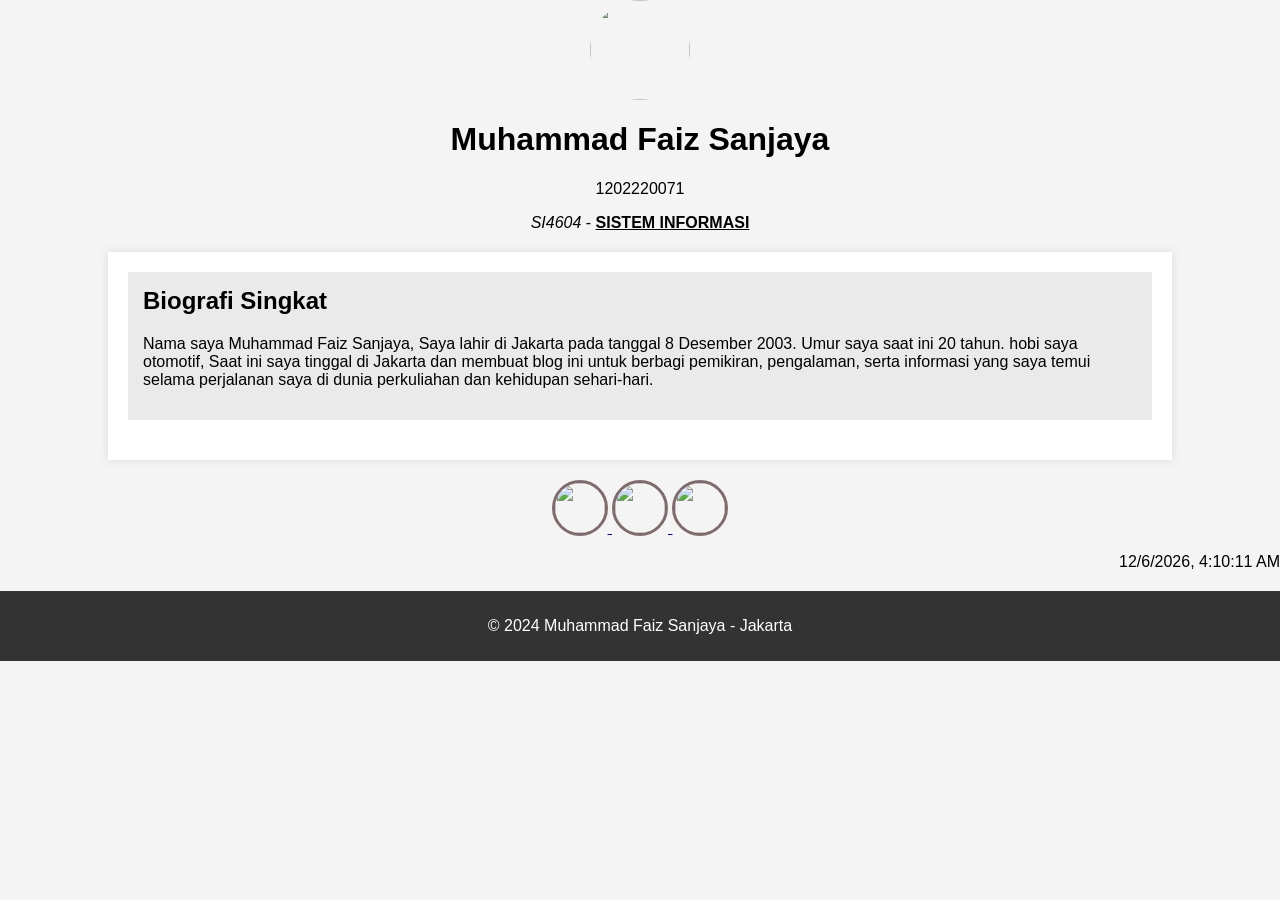
==== index.html @ 6fd269ff "Create index.html" ====
<html>
<head>
<title>Muhammad Faiz Sanjaya</title>
</head>
<body>
        <center> 
            <img src="WhatsApp Image 2024-09-28 at 14.59.44.jpeg" 
            style="width: 100px;height: 100px;border-radius: 100%;"/> 
            <h1>Muhammad Faiz Sanjaya</h1>
            <p>   1202220071</p>
            <p><i> SI4604 </i> - <b><u>SISTEM INFORMASI </u></b></p>
            
        </center>
</body>
<head>
    <meta charset="UTF-8">
    <meta name="viewport" content="width=device-width, initial-scale=1.0">
    <meta http-equiv="X-UA-Compatible" content="ie=edge">
    <title>Muhammad Faiz Sanjaya</title>
    <style>
        body {
            font-family: Arial, sans-serif;
            margin: 0;
            padding: 0;
            background-color: #f4f4f4;
        }

        header {
            background-color: #333;
            color: white;
            padding: 10px 0;
            text-align: center;
        }

        header h1 {
            margin: 0;
        }

        nav {
            margin-top: 10px;
            text-align: center;
        }

        nav a {
            color: white;
            margin: 0 15px;
            text-decoration: none;
        }

        .content {
            width: 80%;
            margin: 20px auto;
            background-color: white;
            padding: 20px;
            box-shadow: 0 0 10px rgba(0, 0, 0, 0.1);
        }

        .bio {
            background-color: #eaeaea;
            padding: 15px;
            margin-bottom: 20px;
        }

        .bio h2 {
            margin-top: 0;
        }

        .italic {
            font-style: italic;
        }

        .bold-underline {
            font-weight: bold;
            text-decoration: underline;
        }

        footer {
            text-align: center;
            padding: 10px 0;
            background-color: #333;
            color: white;
            margin-top: 20px;
        }

        a img{
            width: 60px;
            border: #7f6b6b solid;
            
        }
    </style>
</head>
<body>
    
    <div class="content">
        <section class="bio">
            <h2>Biografi Singkat</h2>
            <p>Nama saya <span class=>Muhammad Faiz Sanjaya</span>, Saya lahir di Jakarta pada tanggal 8 Desember 2003. Umur saya saat ini 20 tahun. hobi saya otomotif, Saat ini saya tinggal di Jakarta dan membuat blog ini untuk berbagi pemikiran, pengalaman, serta informasi yang saya temui selama perjalanan saya di dunia perkuliahan dan kehidupan sehari-hari.</p>
        </section>

    
    </div>

    <center>
        <a href="https://www.instagram.com/muhfaizs_/" target="_blank">
            <img 
            src="instagram-vector-social-media-icon-7-june-2021-bangkok-thailand_53876-136728.avif"
            style="width: 50px;height: 50px;border-radius: 100%;"/>
        </a>

        <a href="https://www.youtube.com/@muhammadfaizsanjaya7793" target="_blank">
                <img 
                src="youtube-logo-youtube-logo-transparent-youtube-icon-transparent-free-free-png.webp"
                style="width: 50px;height: 50px;border-radius: 100%;"/>
        </a>
        <a href="https://www.facebook.com/muhammad.f.sanjaya.5891" target="_blank">
            <img 
            src="Facebook_Logo_2023.png"
            style="width: 50px;height: 50px;border-radius: 100%;"/>
        </a>

    </center>
    <p id="datetime" align="right"></p>
    <script>
        var now = new Date();
        var datetime = now.toLocaleString();
        document.getElementById("datetime").innerHTML = datetime;
    </script>

    <footer>
        <p>© 2024 Muhammad Faiz Sanjaya - Jakarta</p>
    </footer>
</body>

</html>
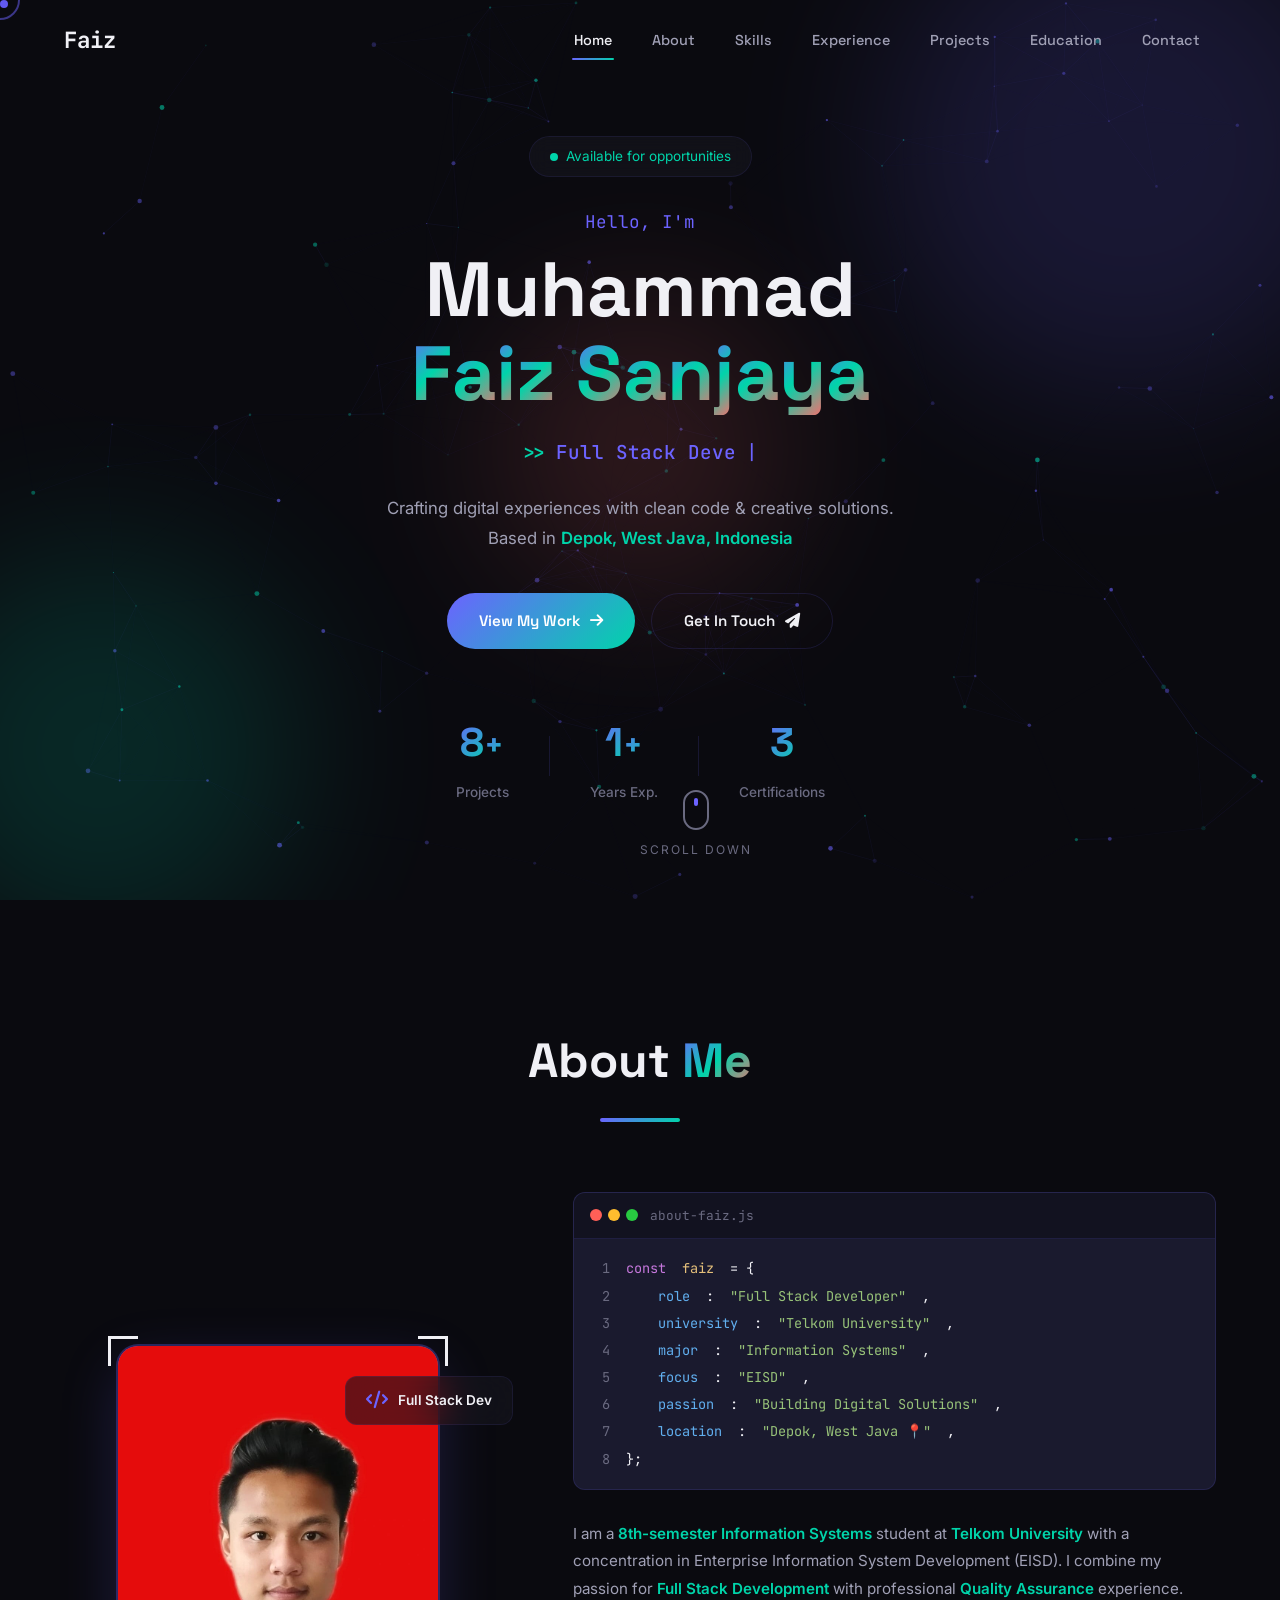
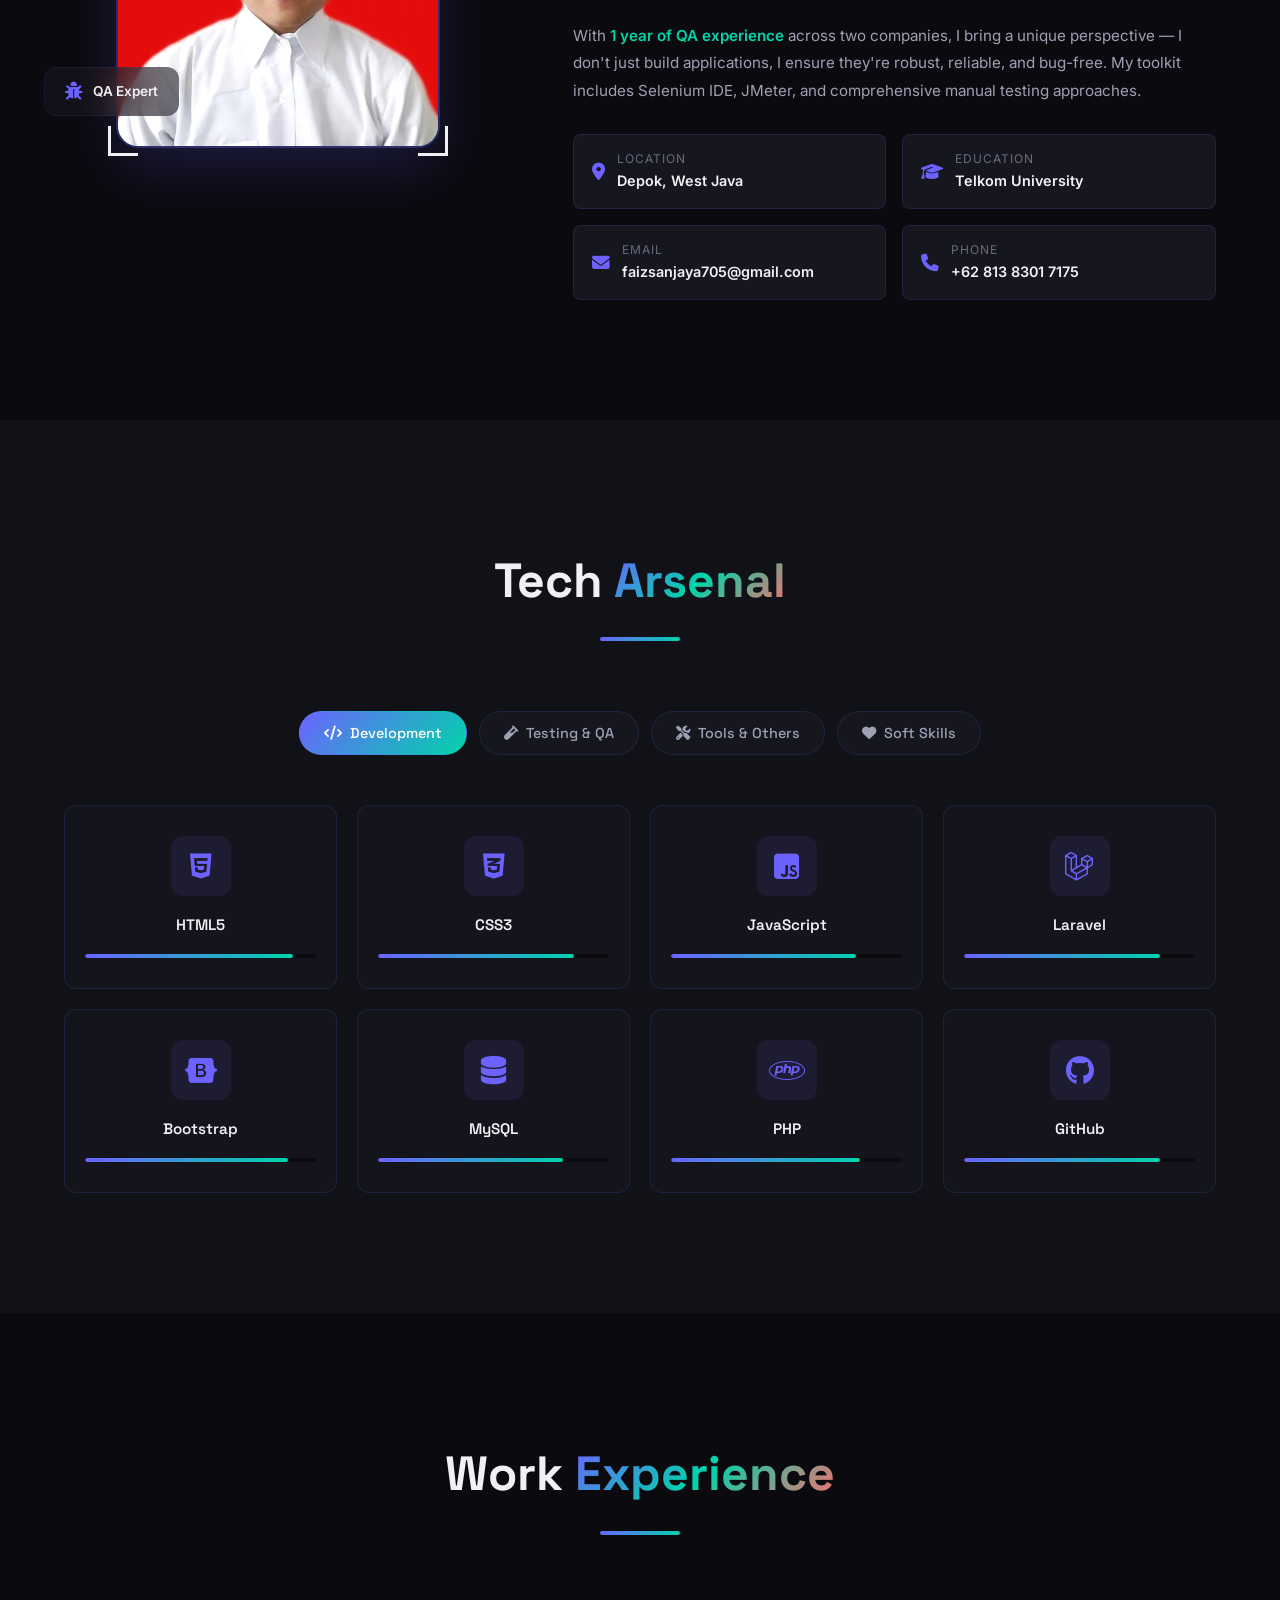
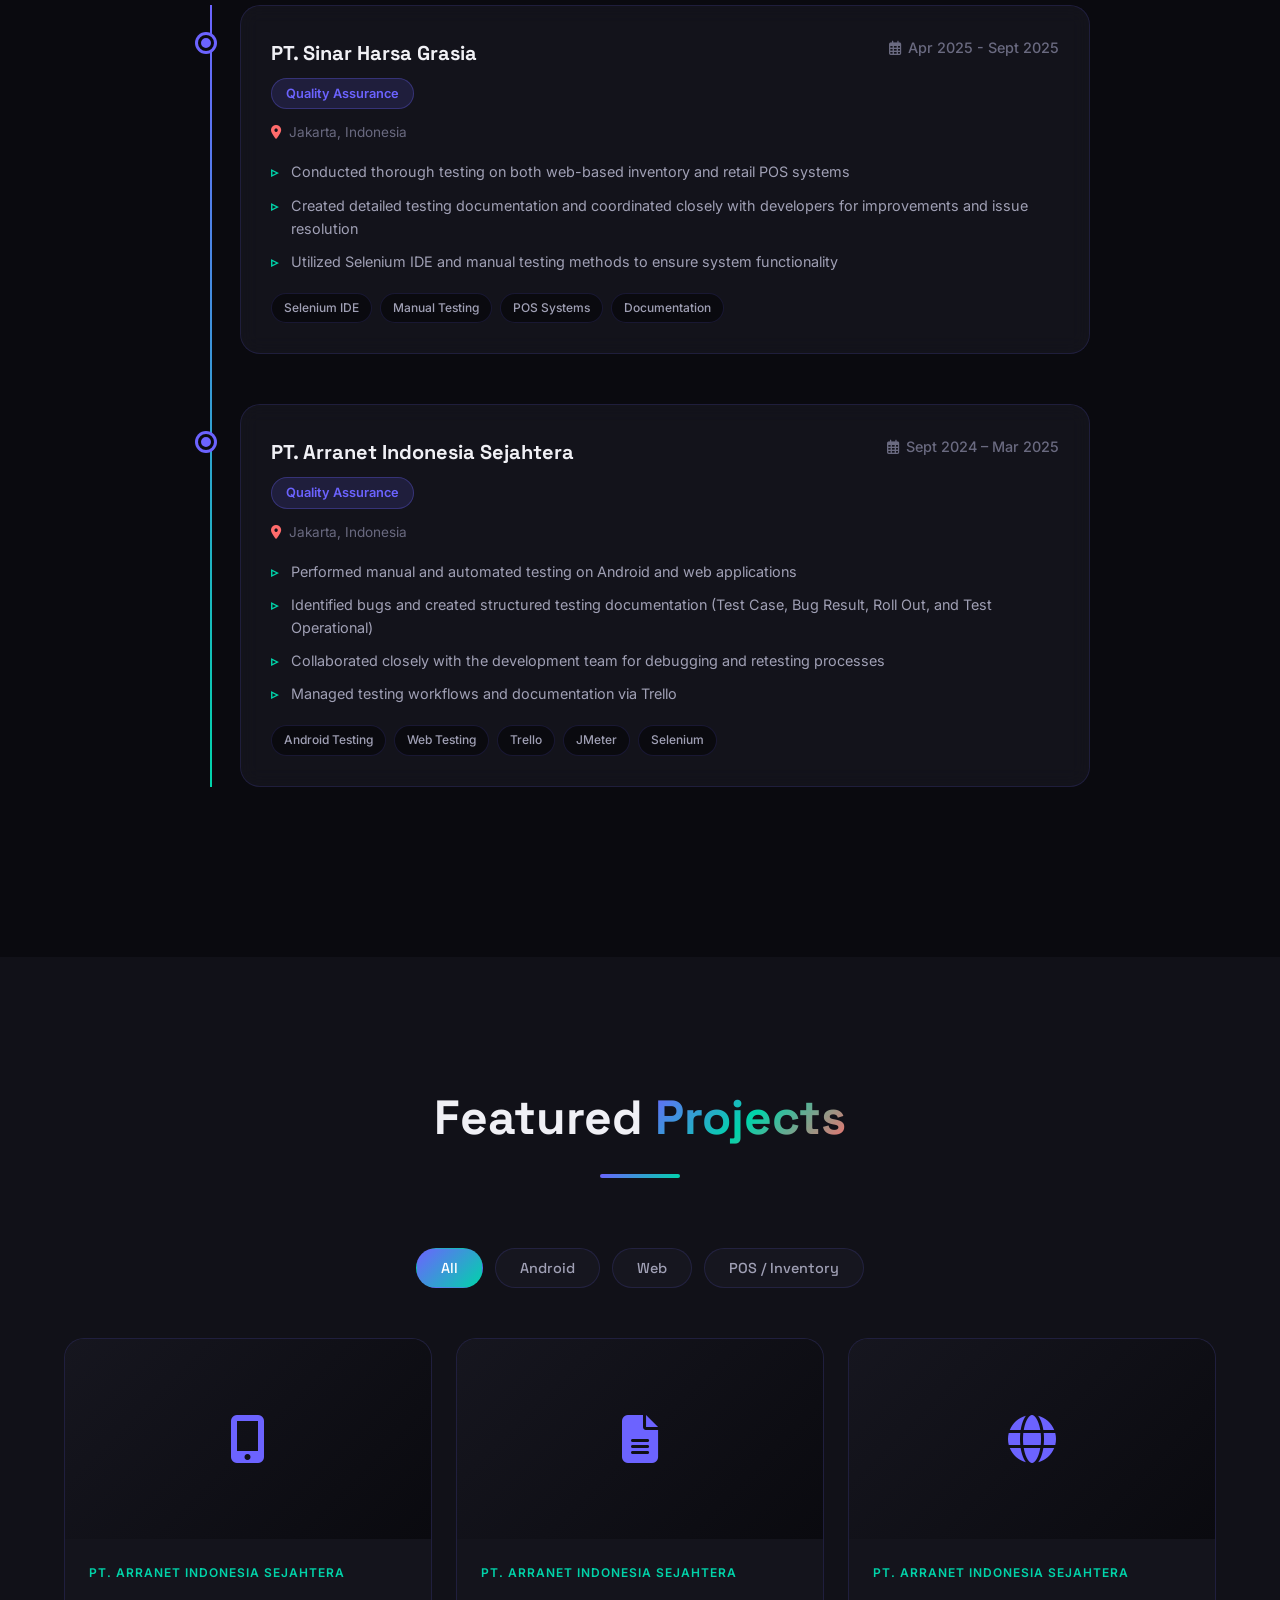
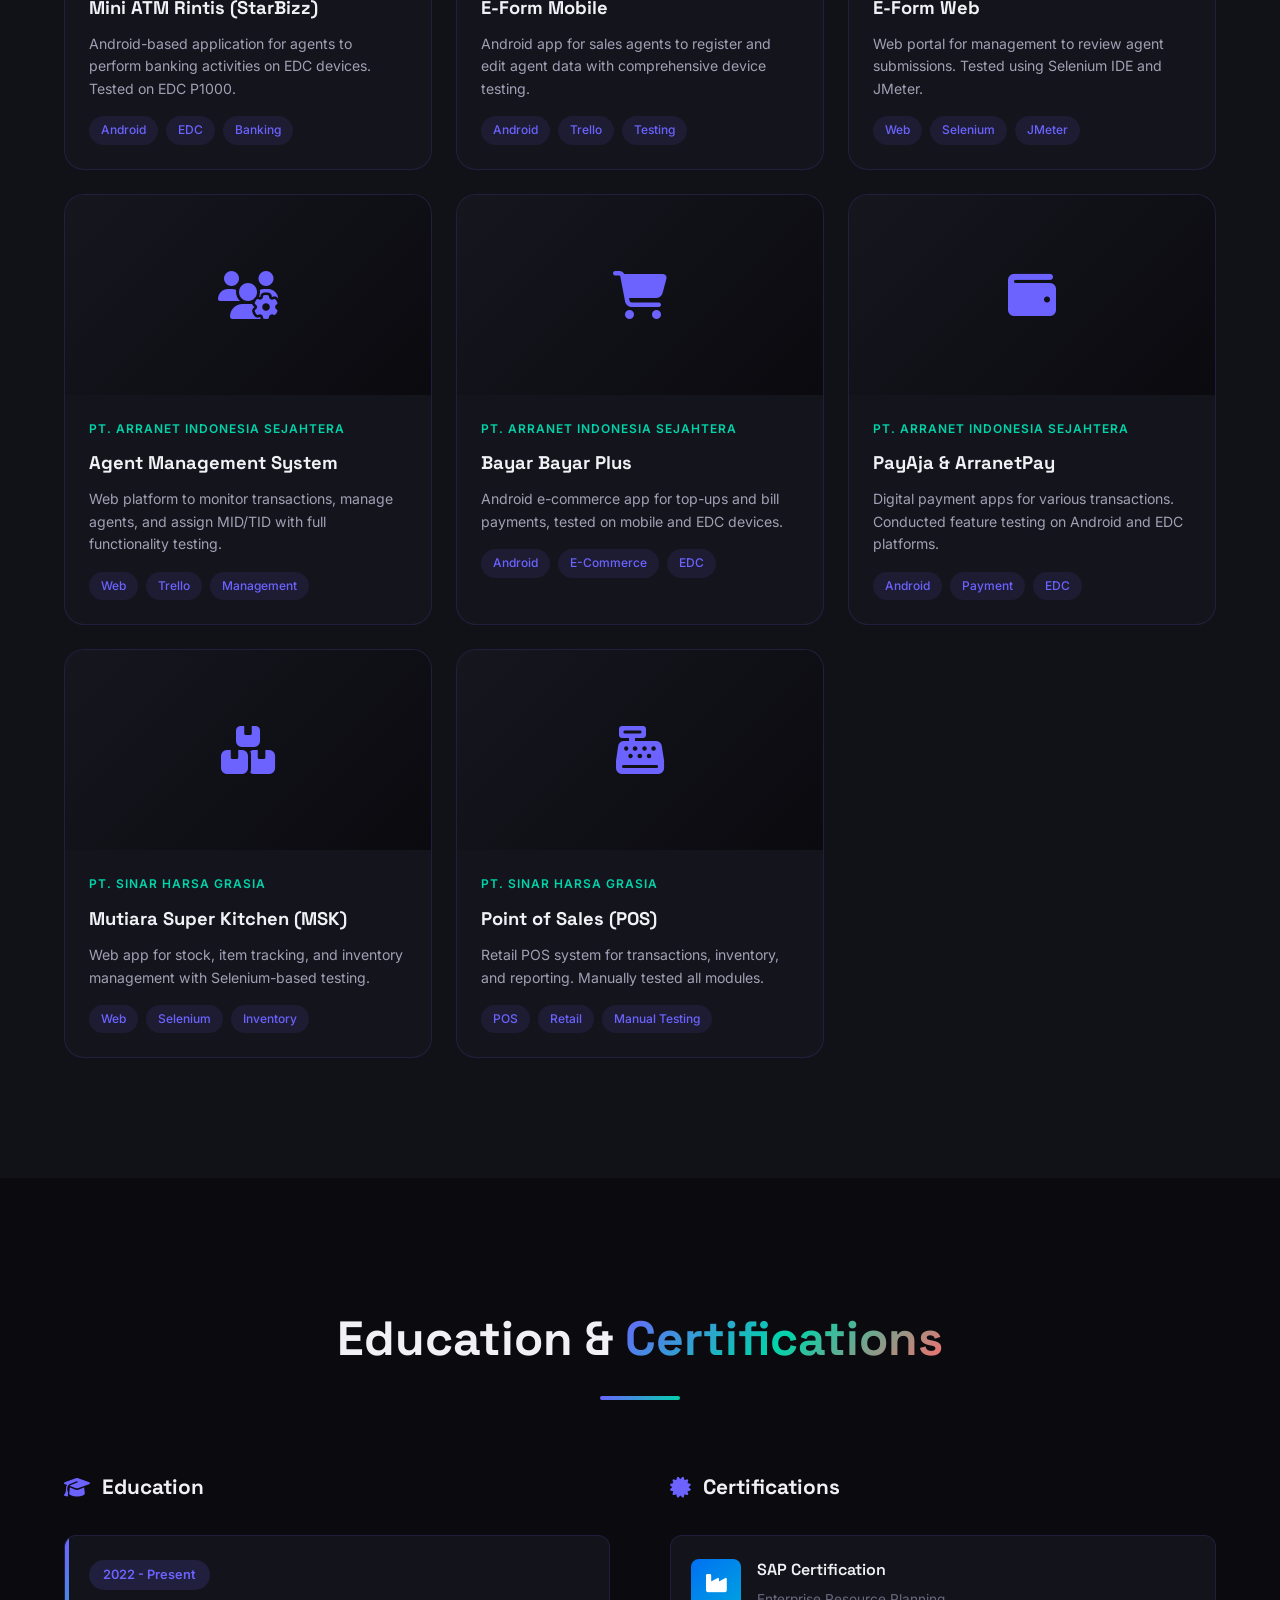
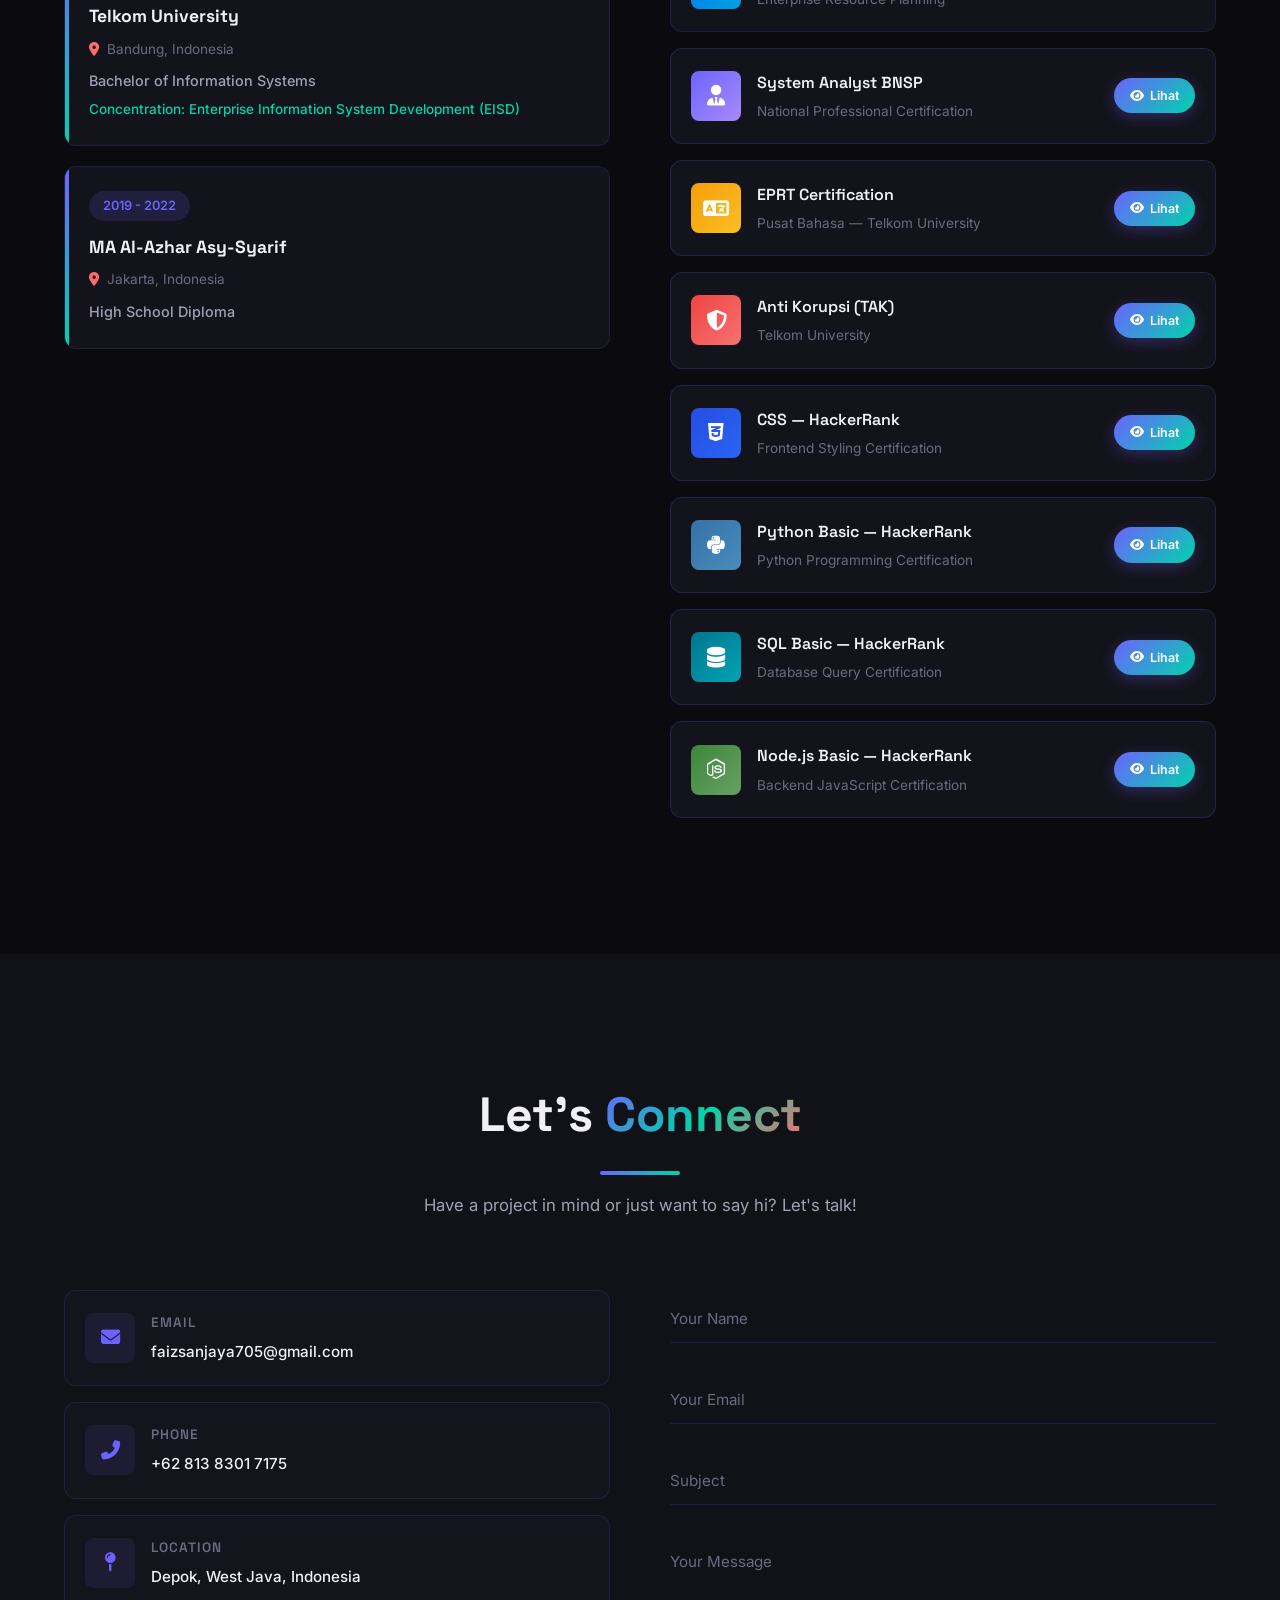
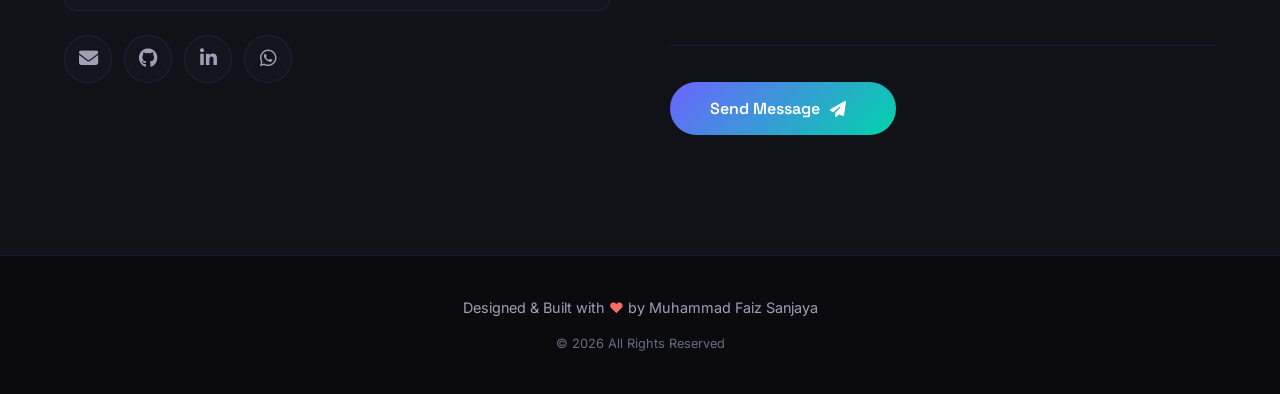
==== commit 8dd9c01c: "portoku" ====
--- a/index.html
+++ b/index.html
@@ -1,134 +1,973 @@
-<html>
-<head>
-<title>Muhammad Faiz Sanjaya</title>
-</head>
-<body>
-        <center> 
-            <img src="WhatsApp Image 2024-09-28 at 14.59.44.jpeg" 
-            style="width: 100px;height: 100px;border-radius: 100%;"/> 
-            <h1>Muhammad Faiz Sanjaya</h1>
-            <p>   1202220071</p>
-            <p><i> SI4604 </i> - <b><u>SISTEM INFORMASI </u></b></p>
-            
-        </center>
-</body>
+<!DOCTYPE html>
+<html lang="en">
 <head>
     <meta charset="UTF-8">
     <meta name="viewport" content="width=device-width, initial-scale=1.0">
-    <meta http-equiv="X-UA-Compatible" content="ie=edge">
-    <title>Muhammad Faiz Sanjaya</title>
-    <style>
-        body {
-            font-family: Arial, sans-serif;
-            margin: 0;
-            padding: 0;
-            background-color: #f4f4f4;
-        }
-
-        header {
-            background-color: #333;
-            color: white;
-            padding: 10px 0;
-            text-align: center;
-        }
-
-        header h1 {
-            margin: 0;
-        }
-
-        nav {
-            margin-top: 10px;
-            text-align: center;
-        }
-
-        nav a {
-            color: white;
-            margin: 0 15px;
-            text-decoration: none;
-        }
-
-        .content {
-            width: 80%;
-            margin: 20px auto;
-            background-color: white;
-            padding: 20px;
-            box-shadow: 0 0 10px rgba(0, 0, 0, 0.1);
-        }
-
-        .bio {
-            background-color: #eaeaea;
-            padding: 15px;
-            margin-bottom: 20px;
-        }
-
-        .bio h2 {
-            margin-top: 0;
-        }
-
-        .italic {
-            font-style: italic;
-        }
-
-        .bold-underline {
-            font-weight: bold;
-            text-decoration: underline;
-        }
-
-        footer {
-            text-align: center;
-            padding: 10px 0;
-            background-color: #333;
-            color: white;
-            margin-top: 20px;
-        }
-
-        a img{
-            width: 60px;
-            border: #7f6b6b solid;
-            
-        }
-    </style>
+    <title>Muhammad Faiz Sanjaya | Full Stack Developer</title>
+    <link rel="stylesheet" href="style.css">
+    <link href="https://fonts.googleapis.com/css2?family=Inter:wght@300;400;500;600;700;800;900&family=Space+Grotesk:wght@400;500;600;700&family=JetBrains+Mono:wght@400;500;600&display=swap" rel="stylesheet">
+    <link rel="stylesheet" href="https://cdnjs.cloudflare.com/ajax/libs/font-awesome/6.5.1/css/all.min.css">
 </head>
 <body>
-    
-    <div class="content">
-        <section class="bio">
-            <h2>Biografi Singkat</h2>
-            <p>Nama saya <span class=>Muhammad Faiz Sanjaya</span>, Saya lahir di Jakarta pada tanggal 8 Desember 2003. Umur saya saat ini 20 tahun. hobi saya otomotif, Saat ini saya tinggal di Jakarta dan membuat blog ini untuk berbagi pemikiran, pengalaman, serta informasi yang saya temui selama perjalanan saya di dunia perkuliahan dan kehidupan sehari-hari.</p>
-        </section>
-
-    
+    <!-- Custom Cursor -->
+    <div class="cursor-dot" id="cursor-dot"></div>
+    <div class="cursor-outline" id="cursor-outline"></div>
+
+    <!-- Scroll Progress Bar -->
+    <div class="scroll-progress" id="scrollProgress"></div>
+
+    <!-- Mobile Menu Overlay -->
+    <div class="nav-overlay" id="navOverlay"></div>
+
+    <!-- Navigation -->
+    <nav class="navbar" id="navbar">
+        <div class="nav-container">
+            <a href="#home" class="nav-logo">
+                <span class="logo-text">Faiz</span>
+            </a>
+            <div class="nav-menu" id="navMenu">
+                <a href="#home" class="nav-link active" data-text="Home">Home</a>
+                <a href="#about" class="nav-link" data-text="About">About</a>
+                <a href="#skills" class="nav-link" data-text="Skills">Skills</a>
+                <a href="#experience" class="nav-link" data-text="Experience">Experience</a>
+                <a href="#projects" class="nav-link" data-text="Projects">Projects</a>
+                <a href="#education" class="nav-link" data-text="Education">Education</a>
+                <a href="#contact" class="nav-link" data-text="Contact">Contact</a>
+            </div>
+            <div class="nav-toggle" id="navToggle">
+                <span></span>
+                <span></span>
+                <span></span>
+            </div>
+        </div>
+    </nav>
+
+    <!-- ==================== HERO SECTION ==================== -->
+    <section class="hero" id="home">
+        <canvas id="particleCanvas"></canvas>
+        <div class="hero-content">
+            <div class="hero-badge" data-aos="fade-down">
+                <span class="badge-dot"></span>
+                Available for opportunities
+            </div>
+            <h1 class="hero-title" data-aos="fade-up">
+                <span class="hero-greeting">Hello, I'm</span>
+                <span class="hero-name">
+                    <span class="name-letter" style="--i:0">M</span><span class="name-letter" style="--i:1">u</span><span class="name-letter" style="--i:2">h</span><span class="name-letter" style="--i:3">a</span><span class="name-letter" style="--i:4">m</span><span class="name-letter" style="--i:5">m</span><span class="name-letter" style="--i:6">a</span><span class="name-letter" style="--i:7">d</span>
+                    <br>
+                    <span class="name-letter accent" style="--i:8">F</span><span class="name-letter accent" style="--i:9">a</span><span class="name-letter accent" style="--i:10">i</span><span class="name-letter accent" style="--i:11">z</span>
+                    <span class="name-letter accent" style="--i:12">S</span><span class="name-letter accent" style="--i:13">a</span><span class="name-letter accent" style="--i:14">n</span><span class="name-letter accent" style="--i:15">j</span><span class="name-letter accent" style="--i:16">a</span><span class="name-letter accent" style="--i:17">y</span><span class="name-letter accent" style="--i:18">a</span>
+                </span>
+            </h1>
+            <div class="hero-role" data-aos="fade-up" data-aos-delay="200">
+                <span class="role-prefix">&gt;&gt;</span>
+                <span class="typewriter" id="typewriter"></span>
+                <span class="cursor-blink">|</span>
+            </div>
+            <p class="hero-description" data-aos="fade-up" data-aos-delay="400">
+                Crafting digital experiences with clean code & creative solutions.
+                <br>Based in <span class="highlight">Depok, West Java, Indonesia</span>
+            </p>
+            <div class="hero-cta" data-aos="fade-up" data-aos-delay="600">
+                <a href="#projects" class="btn-primary">
+                    <span>View My Work</span>
+                    <i class="fas fa-arrow-right"></i>
+                </a>
+                <a href="#contact" class="btn-secondary">
+                    <span>Get In Touch</span>
+                    <i class="fas fa-paper-plane"></i>
+                </a>
+            </div>
+            <div class="hero-stats" data-aos="fade-up" data-aos-delay="800">
+                <div class="stat-item">
+                    <span class="stat-number" data-count="8">0</span><span class="stat-plus">+</span>
+                    <span class="stat-label">Projects</span>
+                </div>
+                <div class="stat-divider"></div>
+                <div class="stat-item">
+                    <span class="stat-number" data-count="1">0</span><span class="stat-plus">+</span>
+                    <span class="stat-label">Years Exp.</span>
+                </div>
+                <div class="stat-divider"></div>
+                <div class="stat-item">
+                    <span class="stat-number" data-count="3">0</span>
+                    <span class="stat-label">Certifications</span>
+                </div>
+            </div>
+        </div>
+        <div class="hero-scroll-indicator">
+            <div class="mouse">
+                <div class="mouse-wheel"></div>
+            </div>
+            <span>Scroll Down</span>
+        </div>
+        <div class="hero-gradient-orb orb-1"></div>
+        <div class="hero-gradient-orb orb-2"></div>
+        <div class="hero-gradient-orb orb-3"></div>
+    </section>
+
+    <!-- ==================== ABOUT SECTION ==================== -->
+    <section class="section about" id="about">
+        <div class="container">
+            <div class="section-header" data-aos="fade-up">
+                <h2 class="section-title">About <span class="gradient-text">Me</span></h2>
+                <div class="section-line"></div>
+            </div>
+            <div class="about-grid">
+                <div class="about-image-wrapper" data-aos="fade-right">
+                    <div class="about-image-frame">
+                        <div class="about-avatar">
+                            <img src="assets/profile.jpeg" alt="Muhammad Faiz Sanjaya" class="profile-photo">
+                        </div>
+                        <div class="frame-corner tl"></div>
+                        <div class="frame-corner tr"></div>
+                        <div class="frame-corner bl"></div>
+                        <div class="frame-corner br"></div>
+                    </div>
+                    <div class="about-floating-card card-1">
+                        <i class="fas fa-code"></i>
+                        <span>Full Stack Dev</span>
+                    </div>
+                    <div class="about-floating-card card-2">
+                        <i class="fas fa-bug"></i>
+                        <span>QA Expert</span>
+                    </div>
+                </div>
+                <div class="about-content" data-aos="fade-left">
+                    <div class="about-terminal">
+                        <div class="terminal-header">
+                            <div class="terminal-dots">
+                                <span class="dot red"></span>
+                                <span class="dot yellow"></span>
+                                <span class="dot green"></span>
+                            </div>
+                            <span class="terminal-title">about-faiz.js</span>
+                        </div>
+                        <div class="terminal-body">
+                            <div class="code-line">
+                                <span class="line-number">1</span>
+                                <span class="keyword">const</span> <span class="variable">faiz</span> = {
+                            </div>
+                            <div class="code-line">
+                                <span class="line-number">2</span>
+                                &nbsp;&nbsp;<span class="property">role</span>: <span class="string">"Full Stack Developer"</span>,
+                            </div>
+                            <div class="code-line">
+                                <span class="line-number">3</span>
+                                &nbsp;&nbsp;<span class="property">university</span>: <span class="string">"Telkom University"</span>,
+                            </div>
+                            <div class="code-line">
+                                <span class="line-number">4</span>
+                                &nbsp;&nbsp;<span class="property">major</span>: <span class="string">"Information Systems"</span>,
+                            </div>
+                            <div class="code-line">
+                                <span class="line-number">5</span>
+                                &nbsp;&nbsp;<span class="property">focus</span>: <span class="string">"EISD"</span>,
+                            </div>
+                            <div class="code-line">
+                                <span class="line-number">6</span>
+                                &nbsp;&nbsp;<span class="property">passion</span>: <span class="string">"Building Digital Solutions"</span>,
+                            </div>
+                            <div class="code-line">
+                                <span class="line-number">7</span>
+                                &nbsp;&nbsp;<span class="property">location</span>: <span class="string">"Depok, West Java 📍"</span>,
+                            </div>
+                            <div class="code-line">
+                                <span class="line-number">8</span>
+                                };
+                            </div>
+                        </div>
+                    </div>
+                    <p class="about-text">
+                        I am a <span class="highlight">8th-semester Information Systems</span> student at 
+                        <span class="highlight">Telkom University</span> with a concentration in Enterprise 
+                        Information System Development (EISD). I combine my passion for 
+                        <span class="highlight">Full Stack Development</span> with professional 
+                        <span class="highlight">Quality Assurance</span> experience.
+                    </p>
+                    <p class="about-text">
+                        With <span class="highlight">1 year of QA experience</span> across two companies, 
+                        I bring a unique perspective — I don't just build applications, I ensure they're 
+                        robust, reliable, and bug-free. My toolkit includes Selenium IDE, JMeter, and 
+                        comprehensive manual testing approaches.
+                    </p>
+                    <div class="about-info-grid">
+                        <div class="info-item">
+                            <i class="fas fa-map-marker-alt"></i>
+                            <div>
+                                <span class="info-label">Location</span>
+                                <span class="info-value">Depok, West Java</span>
+                            </div>
+                        </div>
+                        <div class="info-item">
+                            <i class="fas fa-graduation-cap"></i>
+                            <div>
+                                <span class="info-label">Education</span>
+                                <span class="info-value">Telkom University</span>
+                            </div>
+                        </div>
+                        <div class="info-item">
+                            <i class="fas fa-envelope"></i>
+                            <div>
+                                <span class="info-label">Email</span>
+                                <span class="info-value">faizsanjaya705@gmail.com</span>
+                            </div>
+                        </div>
+                        <div class="info-item">
+                            <i class="fas fa-phone"></i>
+                            <div>
+                                <span class="info-label">Phone</span>
+                                <span class="info-value">+62 813 8301 7175</span>
+                            </div>
+                        </div>
+                    </div>
+                </div>
+            </div>
+        </div>
+    </section>
+
+    <!-- ==================== SKILLS SECTION ==================== -->
+    <section class="section skills" id="skills">
+        <div class="container">
+            <div class="section-header" data-aos="fade-up">
+                <h2 class="section-title">Tech <span class="gradient-text">Arsenal</span></h2>
+                <div class="section-line"></div>
+            </div>
+
+            <div class="skills-tabs" data-aos="fade-up">
+                <button class="skill-tab active" data-tab="development">
+                    <i class="fas fa-code"></i> Development
+                </button>
+                <button class="skill-tab" data-tab="testing">
+                    <i class="fas fa-vial"></i> Testing & QA
+                </button>
+                <button class="skill-tab" data-tab="tools">
+                    <i class="fas fa-tools"></i> Tools & Others
+                </button>
+                <button class="skill-tab" data-tab="soft">
+                    <i class="fas fa-heart"></i> Soft Skills
+                </button>
+            </div>
+
+            <div class="skills-content">
+                <!-- Development Skills -->
+                <div class="skill-panel active" id="development">
+                    <div class="skills-grid">
+                        <div class="skill-card" data-aos="zoom-in" data-aos-delay="0">
+                            <div class="skill-icon-wrapper">
+                                <i class="fab fa-html5"></i>
+                            </div>
+                            <h4>HTML5</h4>
+                            <div class="skill-bar"><div class="skill-progress" data-width="90"></div></div>
+                        </div>
+                        <div class="skill-card" data-aos="zoom-in" data-aos-delay="50">
+                            <div class="skill-icon-wrapper">
+                                <i class="fab fa-css3-alt"></i>
+                            </div>
+                            <h4>CSS3</h4>
+                            <div class="skill-bar"><div class="skill-progress" data-width="85"></div></div>
+                        </div>
+                        <div class="skill-card" data-aos="zoom-in" data-aos-delay="100">
+                            <div class="skill-icon-wrapper">
+                                <i class="fab fa-js-square"></i>
+                            </div>
+                            <h4>JavaScript</h4>
+                            <div class="skill-bar"><div class="skill-progress" data-width="80"></div></div>
+                        </div>
+                        <div class="skill-card" data-aos="zoom-in" data-aos-delay="150">
+                            <div class="skill-icon-wrapper">
+                                <i class="fab fa-laravel"></i>
+                            </div>
+                            <h4>Laravel</h4>
+                            <div class="skill-bar"><div class="skill-progress" data-width="85"></div></div>
+                        </div>
+                        <div class="skill-card" data-aos="zoom-in" data-aos-delay="200">
+                            <div class="skill-icon-wrapper">
+                                <i class="fab fa-bootstrap"></i>
+                            </div>
+                            <h4>Bootstrap</h4>
+                            <div class="skill-bar"><div class="skill-progress" data-width="88"></div></div>
+                        </div>
+                        <div class="skill-card" data-aos="zoom-in" data-aos-delay="250">
+                            <div class="skill-icon-wrapper">
+                                <i class="fas fa-database"></i>
+                            </div>
+                            <h4>MySQL</h4>
+                            <div class="skill-bar"><div class="skill-progress" data-width="80"></div></div>
+                        </div>
+                        <div class="skill-card" data-aos="zoom-in" data-aos-delay="300">
+                            <div class="skill-icon-wrapper">
+                                <i class="fab fa-php"></i>
+                            </div>
+                            <h4>PHP</h4>
+                            <div class="skill-bar"><div class="skill-progress" data-width="82"></div></div>
+                        </div>
+                        <div class="skill-card" data-aos="zoom-in" data-aos-delay="350">
+                            <div class="skill-icon-wrapper">
+                                <i class="fab fa-github"></i>
+                            </div>
+                            <h4>GitHub</h4>
+                            <div class="skill-bar"><div class="skill-progress" data-width="85"></div></div>
+                        </div>
+                    </div>
+                </div>
+
+                <!-- Testing Skills -->
+                <div class="skill-panel" id="testing">
+                    <div class="skills-grid">
+                        <div class="skill-card" data-aos="zoom-in">
+                            <div class="skill-icon-wrapper testing">
+                                <i class="fas fa-robot"></i>
+                            </div>
+                            <h4>Selenium IDE</h4>
+                            <div class="skill-bar"><div class="skill-progress" data-width="90"></div></div>
+                        </div>
+                        <div class="skill-card" data-aos="zoom-in" data-aos-delay="50">
+                            <div class="skill-icon-wrapper testing">
+                                <i class="fas fa-tachometer-alt"></i>
+                            </div>
+                            <h4>JMeter</h4>
+                            <div class="skill-bar"><div class="skill-progress" data-width="85"></div></div>
+                        </div>
+                        <div class="skill-card" data-aos="zoom-in" data-aos-delay="100">
+                            <div class="skill-icon-wrapper testing">
+                                <i class="fas fa-paper-plane"></i>
+                            </div>
+                            <h4>Postman</h4>
+                            <div class="skill-bar"><div class="skill-progress" data-width="88"></div></div>
+                        </div>
+                        <div class="skill-card" data-aos="zoom-in" data-aos-delay="150">
+                            <div class="skill-icon-wrapper testing">
+                                <i class="fas fa-clipboard-check"></i>
+                            </div>
+                            <h4>Manual Testing</h4>
+                            <div class="skill-bar"><div class="skill-progress" data-width="92"></div></div>
+                        </div>
+                        <div class="skill-card" data-aos="zoom-in" data-aos-delay="200">
+                            <div class="skill-icon-wrapper testing">
+                                <i class="fas fa-server"></i>
+                            </div>
+                            <h4>Manage Engine</h4>
+                            <div class="skill-bar"><div class="skill-progress" data-width="78"></div></div>
+                        </div>
+                    </div>
+                </div>
+
+                <!-- Tools Skills -->
+                <div class="skill-panel" id="tools">
+                    <div class="skills-grid">
+                        <div class="skill-card" data-aos="zoom-in">
+                            <div class="skill-icon-wrapper tools">
+                                <i class="fab fa-trello"></i>
+                            </div>
+                            <h4>Trello</h4>
+                            <div class="skill-bar"><div class="skill-progress" data-width="90"></div></div>
+                        </div>
+                        <div class="skill-card" data-aos="zoom-in" data-aos-delay="50">
+                            <div class="skill-icon-wrapper tools">
+                                <i class="fab fa-jira"></i>
+                            </div>
+                            <h4>Jira</h4>
+                            <div class="skill-bar"><div class="skill-progress" data-width="85"></div></div>
+                        </div>
+                        <div class="skill-card" data-aos="zoom-in" data-aos-delay="100">
+                            <div class="skill-icon-wrapper tools">
+                                <i class="fab fa-figma"></i>
+                            </div>
+                            <h4>Figma</h4>
+                            <div class="skill-bar"><div class="skill-progress" data-width="80"></div></div>
+                        </div>
+                        <div class="skill-card" data-aos="zoom-in" data-aos-delay="150">
+                            <div class="skill-icon-wrapper tools">
+                                <i class="fas fa-project-diagram"></i>
+                            </div>
+                            <h4>Visual Paradigm</h4>
+                            <div class="skill-bar"><div class="skill-progress" data-width="82"></div></div>
+                        </div>
+                        <div class="skill-card" data-aos="zoom-in" data-aos-delay="200">
+                            <div class="skill-icon-wrapper tools">
+                                <i class="fas fa-sitemap"></i>
+                            </div>
+                            <h4>Archimate</h4>
+                            <div class="skill-bar"><div class="skill-progress" data-width="78"></div></div>
+                        </div>
+                        <div class="skill-card" data-aos="zoom-in" data-aos-delay="250">
+                            <div class="skill-icon-wrapper tools">
+                                <i class="fas fa-exchange-alt"></i>
+                            </div>
+                            <h4>Pentaho ETL</h4>
+                            <div class="skill-bar"><div class="skill-progress" data-width="75"></div></div>
+                        </div>
+                        <div class="skill-card" data-aos="zoom-in" data-aos-delay="300">
+                            <div class="skill-icon-wrapper tools">
+                                <i class="fas fa-industry"></i>
+                            </div>
+                            <h4>SAP ERP</h4>
+                            <div class="skill-bar"><div class="skill-progress" data-width="80"></div></div>
+                        </div>
+                        <div class="skill-card" data-aos="zoom-in" data-aos-delay="350">
+                            <div class="skill-icon-wrapper tools">
+                                <i class="fas fa-network-wired"></i>
+                            </div>
+                            <h4>Cisco Packet Tracer</h4>
+                            <div class="skill-bar"><div class="skill-progress" data-width="77"></div></div>
+                        </div>
+                    </div>
+                </div>
+
+                <!-- Soft Skills -->
+                <div class="skill-panel" id="soft">
+                    <div class="soft-skills-grid">
+                        <div class="soft-skill-card" data-aos="flip-up" data-aos-delay="0">
+                            <div class="soft-icon"><i class="fas fa-microphone-alt"></i></div>
+                            <h4>Public Speaking</h4>
+                        </div>
+                        <div class="soft-skill-card" data-aos="flip-up" data-aos-delay="100">
+                            <div class="soft-icon"><i class="fas fa-puzzle-piece"></i></div>
+                            <h4>Problem Solving</h4>
+                        </div>
+                        <div class="soft-skill-card" data-aos="flip-up" data-aos-delay="200">
+                            <div class="soft-icon"><i class="fas fa-handshake"></i></div>
+                            <h4>Collaboration</h4>
+                        </div>
+                        <div class="soft-skill-card" data-aos="flip-up" data-aos-delay="300">
+                            <div class="soft-icon"><i class="fas fa-users"></i></div>
+                            <h4>Team Work</h4>
+                        </div>
+                        <div class="soft-skill-card" data-aos="flip-up" data-aos-delay="400">
+                            <div class="soft-icon"><i class="fas fa-clock"></i></div>
+                            <h4>Time Management</h4>
+                        </div>
+                        <div class="soft-skill-card" data-aos="flip-up" data-aos-delay="500">
+                            <div class="soft-icon"><i class="fas fa-crown"></i></div>
+                            <h4>Leadership</h4>
+                        </div>
+                    </div>
+                </div>
+            </div>
+        </div>
+    </section>
+
+    <!-- ==================== EXPERIENCE SECTION ==================== -->
+    <section class="section experience" id="experience">
+        <div class="container">
+            <div class="section-header" data-aos="fade-up">
+                <h2 class="section-title">Work <span class="gradient-text">Experience</span></h2>
+                <div class="section-line"></div>
+            </div>
+
+            <div class="timeline">
+                <div class="timeline-item" data-aos="fade-right">
+                    <div class="timeline-marker">
+                        <div class="marker-dot"></div>
+                    </div>
+                    <div class="timeline-card">
+                        <div class="timeline-card-header">
+                            <div class="company-info">
+                                <h3>PT. Sinar Harsa Grasia</h3>
+                                <span class="role-badge">Quality Assurance</span>
+                            </div>
+                            <div class="timeline-date">
+                                <i class="far fa-calendar-alt"></i>
+                                Apr 2025 - Sept 2025
+                            </div>
+                        </div>
+                        <div class="timeline-location">
+                            <i class="fas fa-map-marker-alt"></i> Jakarta, Indonesia
+                        </div>
+                        <ul class="timeline-details">
+                            <li>Conducted thorough testing on both web-based inventory and retail POS systems</li>
+                            <li>Created detailed testing documentation and coordinated closely with developers for improvements and issue resolution</li>
+                            <li>Utilized Selenium IDE and manual testing methods to ensure system functionality</li>
+                        </ul>
+                        <div class="timeline-tags">
+                            <span>Selenium IDE</span>
+                            <span>Manual Testing</span>
+                            <span>POS Systems</span>
+                            <span>Documentation</span>
+                        </div>
+                    </div>
+                </div>
+
+                <div class="timeline-item" data-aos="fade-left">
+                    <div class="timeline-marker">
+                        <div class="marker-dot"></div>
+                    </div>
+                    <div class="timeline-card">
+                        <div class="timeline-card-header">
+                            <div class="company-info">
+                                <h3>PT. Arranet Indonesia Sejahtera</h3>
+                                <span class="role-badge">Quality Assurance</span>
+                            </div>
+                            <div class="timeline-date">
+                                <i class="far fa-calendar-alt"></i>
+                                Sept 2024 – Mar 2025
+                            </div>
+                        </div>
+                        <div class="timeline-location">
+                            <i class="fas fa-map-marker-alt"></i> Jakarta, Indonesia
+                        </div>
+                        <ul class="timeline-details">
+                            <li>Performed manual and automated testing on Android and web applications</li>
+                            <li>Identified bugs and created structured testing documentation (Test Case, Bug Result, Roll Out, and Test Operational)</li>
+                            <li>Collaborated closely with the development team for debugging and retesting processes</li>
+                            <li>Managed testing workflows and documentation via Trello</li>
+                        </ul>
+                        <div class="timeline-tags">
+                            <span>Android Testing</span>
+                            <span>Web Testing</span>
+                            <span>Trello</span>
+                            <span>JMeter</span>
+                            <span>Selenium</span>
+                        </div>
+                    </div>
+                </div>
+            </div>
+        </div>
+    </section>
+
+    <!-- ==================== PROJECTS SECTION ==================== -->
+    <section class="section projects" id="projects">
+        <div class="container">
+            <div class="section-header" data-aos="fade-up">
+                <h2 class="section-title">Featured <span class="gradient-text">Projects</span></h2>
+                <div class="section-line"></div>
+            </div>
+
+            <div class="projects-filter" data-aos="fade-up">
+                <button class="filter-btn active" data-filter="all">All</button>
+                <button class="filter-btn" data-filter="android">Android</button>
+                <button class="filter-btn" data-filter="web">Web</button>
+                <button class="filter-btn" data-filter="pos">POS / Inventory</button>
+            </div>
+
+            <div class="projects-grid">
+                <div class="project-card" data-category="android" data-aos="fade-up" data-aos-delay="0">
+                    <div class="project-image">
+                        <div class="project-placeholder">
+                            <i class="fas fa-mobile-alt"></i>
+                        </div>
+                        <div class="project-overlay">
+                            <div class="project-links">
+                                <span class="project-link-btn"><i class="fas fa-search-plus"></i></span>
+                            </div>
+                        </div>
+                    </div>
+                    <div class="project-info">
+                        <div class="project-company">PT. Arranet Indonesia Sejahtera</div>
+                        <h3>Mini ATM Rintis (StarBizz)</h3>
+                        <p>Android-based application for agents to perform banking activities on EDC devices. Tested on EDC P1000.</p>
+                        <div class="project-tech">
+                            <span>Android</span>
+                            <span>EDC</span>
+                            <span>Banking</span>
+                        </div>
+                    </div>
+                </div>
+
+                <div class="project-card" data-category="android" data-aos="fade-up" data-aos-delay="100">
+                    <div class="project-image">
+                        <div class="project-placeholder">
+                            <i class="fas fa-file-alt"></i>
+                        </div>
+                        <div class="project-overlay">
+                            <div class="project-links">
+                                <span class="project-link-btn"><i class="fas fa-search-plus"></i></span>
+                            </div>
+                        </div>
+                    </div>
+                    <div class="project-info">
+                        <div class="project-company">PT. Arranet Indonesia Sejahtera</div>
+                        <h3>E-Form Mobile</h3>
+                        <p>Android app for sales agents to register and edit agent data with comprehensive device testing.</p>
+                        <div class="project-tech">
+                            <span>Android</span>
+                            <span>Trello</span>
+                            <span>Testing</span>
+                        </div>
+                    </div>
+                </div>
+
+                <div class="project-card" data-category="web" data-aos="fade-up" data-aos-delay="200">
+                    <div class="project-image">
+                        <div class="project-placeholder">
+                            <i class="fas fa-globe"></i>
+                        </div>
+                        <div class="project-overlay">
+                            <div class="project-links">
+                                <span class="project-link-btn"><i class="fas fa-search-plus"></i></span>
+                            </div>
+                        </div>
+                    </div>
+                    <div class="project-info">
+                        <div class="project-company">PT. Arranet Indonesia Sejahtera</div>
+                        <h3>E-Form Web</h3>
+                        <p>Web portal for management to review agent submissions. Tested using Selenium IDE and JMeter.</p>
+                        <div class="project-tech">
+                            <span>Web</span>
+                            <span>Selenium</span>
+                            <span>JMeter</span>
+                        </div>
+                    </div>
+                </div>
+
+                <div class="project-card" data-category="web" data-aos="fade-up" data-aos-delay="300">
+                    <div class="project-image">
+                        <div class="project-placeholder">
+                            <i class="fas fa-users-cog"></i>
+                        </div>
+                        <div class="project-overlay">
+                            <div class="project-links">
+                                <span class="project-link-btn"><i class="fas fa-search-plus"></i></span>
+                            </div>
+                        </div>
+                    </div>
+                    <div class="project-info">
+                        <div class="project-company">PT. Arranet Indonesia Sejahtera</div>
+                        <h3>Agent Management System</h3>
+                        <p>Web platform to monitor transactions, manage agents, and assign MID/TID with full functionality testing.</p>
+                        <div class="project-tech">
+                            <span>Web</span>
+                            <span>Trello</span>
+                            <span>Management</span>
+                        </div>
+                    </div>
+                </div>
+
+                <div class="project-card" data-category="android" data-aos="fade-up" data-aos-delay="400">
+                    <div class="project-image">
+                        <div class="project-placeholder">
+                            <i class="fas fa-shopping-cart"></i>
+                        </div>
+                        <div class="project-overlay">
+                            <div class="project-links">
+                                <span class="project-link-btn"><i class="fas fa-search-plus"></i></span>
+                            </div>
+                        </div>
+                    </div>
+                    <div class="project-info">
+                        <div class="project-company">PT. Arranet Indonesia Sejahtera</div>
+                        <h3>Bayar Bayar Plus</h3>
+                        <p>Android e-commerce app for top-ups and bill payments, tested on mobile and EDC devices.</p>
+                        <div class="project-tech">
+                            <span>Android</span>
+                            <span>E-Commerce</span>
+                            <span>EDC</span>
+                        </div>
+                    </div>
+                </div>
+
+                <div class="project-card" data-category="android" data-aos="fade-up" data-aos-delay="500">
+                    <div class="project-image">
+                        <div class="project-placeholder">
+                            <i class="fas fa-wallet"></i>
+                        </div>
+                        <div class="project-overlay">
+                            <div class="project-links">
+                                <span class="project-link-btn"><i class="fas fa-search-plus"></i></span>
+                            </div>
+                        </div>
+                    </div>
+                    <div class="project-info">
+                        <div class="project-company">PT. Arranet Indonesia Sejahtera</div>
+                        <h3>PayAja & ArranetPay</h3>
+                        <p>Digital payment apps for various transactions. Conducted feature testing on Android and EDC platforms.</p>
+                        <div class="project-tech">
+                            <span>Android</span>
+                            <span>Payment</span>
+                            <span>EDC</span>
+                        </div>
+                    </div>
+                </div>
+
+                <div class="project-card" data-category="pos" data-aos="fade-up" data-aos-delay="600">
+                    <div class="project-image">
+                        <div class="project-placeholder">
+                            <i class="fas fa-boxes"></i>
+                        </div>
+                        <div class="project-overlay">
+                            <div class="project-links">
+                                <span class="project-link-btn"><i class="fas fa-search-plus"></i></span>
+                            </div>
+                        </div>
+                    </div>
+                    <div class="project-info">
+                        <div class="project-company">PT. Sinar Harsa Grasia</div>
+                        <h3>Mutiara Super Kitchen (MSK)</h3>
+                        <p>Web app for stock, item tracking, and inventory management with Selenium-based testing.</p>
+                        <div class="project-tech">
+                            <span>Web</span>
+                            <span>Selenium</span>
+                            <span>Inventory</span>
+                        </div>
+                    </div>
+                </div>
+
+                <div class="project-card" data-category="pos" data-aos="fade-up" data-aos-delay="700">
+                    <div class="project-image">
+                        <div class="project-placeholder">
+                            <i class="fas fa-cash-register"></i>
+                        </div>
+                        <div class="project-overlay">
+                            <div class="project-links">
+                                <span class="project-link-btn"><i class="fas fa-search-plus"></i></span>
+                            </div>
+                        </div>
+                    </div>
+                    <div class="project-info">
+                        <div class="project-company">PT. Sinar Harsa Grasia</div>
+                        <h3>Point of Sales (POS)</h3>
+                        <p>Retail POS system for transactions, inventory, and reporting. Manually tested all modules.</p>
+                        <div class="project-tech">
+                            <span>POS</span>
+                            <span>Retail</span>
+                            <span>Manual Testing</span>
+                        </div>
+                    </div>
+                </div>
+            </div>
+        </div>
+    </section>
+
+    <!-- ==================== EDUCATION SECTION ==================== -->
+    <section class="section education" id="education">
+        <div class="container">
+            <div class="section-header" data-aos="fade-up">
+                <h2 class="section-title">Education & <span class="gradient-text">Certifications</span></h2>
+                <div class="section-line"></div>
+            </div>
+
+            <div class="education-grid">
+                <div class="education-column" data-aos="fade-right">
+                    <h3 class="column-title"><i class="fas fa-graduation-cap"></i> Education</h3>
+                    
+                    <div class="edu-card">
+                        <div class="edu-year">2022 - Present</div>
+                        <div class="edu-content">
+                            <h4>Telkom University</h4>
+                            <p class="edu-location"><i class="fas fa-map-marker-alt"></i> Bandung, Indonesia</p>
+                            <p class="edu-degree">Bachelor of Information Systems</p>
+                            <p class="edu-focus">Concentration: Enterprise Information System Development (EISD)</p>
+                        </div>
+                    </div>
+
+                    <div class="edu-card">
+                        <div class="edu-year">2019 - 2022</div>
+                        <div class="edu-content">
+                            <h4>MA Al-Azhar Asy-Syarif</h4>
+                            <p class="edu-location"><i class="fas fa-map-marker-alt"></i> Jakarta, Indonesia</p>
+                            <p class="edu-degree">High School Diploma</p>
+                        </div>
+                    </div>
+                </div>
+
+                <div class="education-column" data-aos="fade-left">
+                    <h3 class="column-title"><i class="fas fa-certificate"></i> Certifications</h3>
+
+                    <div class="cert-card">
+                        <div class="cert-icon cert-icon--sap"><i class="fas fa-industry"></i></div>
+                        <div class="cert-content">
+                            <h4>SAP Certification</h4>
+                            <p>Enterprise Resource Planning</p>
+                        </div>
+                    </div>
+
+                    <div class="cert-card cert-card--clickable" onclick="openCertModal('System Analyst BNSP Certification', 'assets/sertifikat-system-analyst.pdf', 'Sertifikat_SystemAnalyst_FaizSanjaya.pdf')">
+                        <div class="cert-icon cert-icon--bnsp"><i class="fas fa-user-tie"></i></div>
+                        <div class="cert-content">
+                            <h4>System Analyst BNSP</h4>
+                            <p>National Professional Certification</p>
+                        </div>
+                        <div class="cert-view-btn"><i class="fas fa-eye"></i><span>Lihat</span></div>
+                    </div>
+
+                    <div class="cert-card cert-card--clickable" onclick="openCertModal('EPRT Certification — Pusat Bahasa Telkom University', 'assets/sertifikat-eprt.pdf', 'Sertifikat_EPRT_FaizSanjaya.pdf')">
+                        <div class="cert-icon cert-icon--eprt"><i class="fas fa-language"></i></div>
+                        <div class="cert-content">
+                            <h4>EPRT Certification</h4>
+                            <p>Pusat Bahasa — Telkom University</p>
+                        </div>
+                        <div class="cert-view-btn"><i class="fas fa-eye"></i><span>Lihat</span></div>
+                    </div>
+
+                    <div class="cert-card cert-card--clickable" onclick="openCertModal('Sertifikat Anti Korupsi — Telkom University', 'assets/sertifikat-anti-korupsi.pdf', 'Sertifikat_AntiKorupsi_FaizSanjaya.pdf')">
+                        <div class="cert-icon cert-icon--tak"><i class="fas fa-shield-alt"></i></div>
+                        <div class="cert-content">
+                            <h4>Anti Korupsi (TAK)</h4>
+                            <p>Telkom University</p>
+                        </div>
+                        <div class="cert-view-btn"><i class="fas fa-eye"></i><span>Lihat</span></div>
+                    </div>
+
+                    <div class="cert-card cert-card--clickable" onclick="openCertModal('CSS Certificate — HackerRank', 'assets/sertifikat-css.pdf', 'Sertifikat_CSS_FaizSanjaya.pdf')">
+                        <div class="cert-icon cert-icon--css"><i class="fab fa-css3-alt"></i></div>
+                        <div class="cert-content">
+                            <h4>CSS — HackerRank</h4>
+                            <p>Frontend Styling Certification</p>
+                        </div>
+                        <div class="cert-view-btn"><i class="fas fa-eye"></i><span>Lihat</span></div>
+                    </div>
+
+                    <div class="cert-card cert-card--clickable" onclick="openCertModal('Python Basic Certificate — HackerRank', 'assets/sertifikat-python.pdf', 'Sertifikat_Python_FaizSanjaya.pdf')">
+                        <div class="cert-icon cert-icon--python"><i class="fab fa-python"></i></div>
+                        <div class="cert-content">
+                            <h4>Python Basic — HackerRank</h4>
+                            <p>Python Programming Certification</p>
+                        </div>
+                        <div class="cert-view-btn"><i class="fas fa-eye"></i><span>Lihat</span></div>
+                    </div>
+
+                    <div class="cert-card cert-card--clickable" onclick="openCertModal('SQL Basic Certificate — HackerRank', 'assets/sertifikat-sql.pdf', 'Sertifikat_SQL_FaizSanjaya.pdf')">
+                        <div class="cert-icon cert-icon--sql"><i class="fas fa-database"></i></div>
+                        <div class="cert-content">
+                            <h4>SQL Basic — HackerRank</h4>
+                            <p>Database Query Certification</p>
+                        </div>
+                        <div class="cert-view-btn"><i class="fas fa-eye"></i><span>Lihat</span></div>
+                    </div>
+
+                    <div class="cert-card cert-card--clickable" onclick="openCertModal('Node.js Basic Certificate — HackerRank', 'assets/sertifikat-nodejs.pdf', 'Sertifikat_NodeJS_FaizSanjaya.pdf')">
+                        <div class="cert-icon cert-icon--node"><i class="fab fa-node-js"></i></div>
+                        <div class="cert-content">
+                            <h4>Node.js Basic — HackerRank</h4>
+                            <p>Backend JavaScript Certification</p>
+                        </div>
+                        <div class="cert-view-btn"><i class="fas fa-eye"></i><span>Lihat</span></div>
+                    </div>
+                </div>
+            </div>
+        </div>
+    </section>
+
+    <!-- ==================== CONTACT SECTION ==================== -->
+    <section class="section contact" id="contact">
+        <div class="container">
+            <div class="section-header" data-aos="fade-up">
+                <h2 class="section-title">Let's <span class="gradient-text">Connect</span></h2>
+                <div class="section-line"></div>
+                <p class="section-subtitle">Have a project in mind or just want to say hi? Let's talk!</p>
+            </div>
+
+            <div class="contact-grid">
+                <div class="contact-info" data-aos="fade-right">
+                    <div class="contact-card">
+                        <div class="contact-icon">
+                            <i class="fas fa-envelope"></i>
+                        </div>
+                        <div class="contact-details">
+                            <h4>Email</h4>
+                            <a href="mailto:faizsanjaya705@gmail.com">faizsanjaya705@gmail.com</a>
+                        </div>
+                    </div>
+                    <div class="contact-card">
+                        <div class="contact-icon">
+                            <i class="fas fa-phone-alt"></i>
+                        </div>
+                        <div class="contact-details">
+                            <h4>Phone</h4>
+                            <a href="tel:+6281383017175">+62 813 8301 7175</a>
+                        </div>
+                    </div>
+                    <div class="contact-card">
+                        <div class="contact-icon">
+                            <i class="fas fa-map-pin"></i>
+                        </div>
+                        <div class="contact-details">
+                            <h4>Location</h4>
+                            <span>Depok, West Java, Indonesia</span>
+                        </div>
+                    </div>
+
+                    <div class="contact-social">
+                        <a href="mailto:faizsanjaya705@gmail.com" class="social-link" aria-label="Email">
+                            <i class="fas fa-envelope"></i>
+                        </a>
+                        <a href="https://github.com/" class="social-link" target="_blank" aria-label="GitHub">
+                            <i class="fab fa-github"></i>
+                        </a>
+                        <a href="https://linkedin.com/" class="social-link" target="_blank" aria-label="LinkedIn">
+                            <i class="fab fa-linkedin-in"></i>
+                        </a>
+                        <a href="https://wa.me/6281383017175" class="social-link" target="_blank" aria-label="WhatsApp">
+                            <i class="fab fa-whatsapp"></i>
+                        </a>
+                    </div>
+                </div>
+
+                <div class="contact-form-wrapper" data-aos="fade-left">
+                    <form class="contact-form" id="contactForm">
+                        <div class="form-group">
+                            <input type="text" id="name" required autocomplete="off">
+                            <label for="name">Your Name</label>
+                            <div class="form-line"></div>
+                        </div>
+                        <div class="form-group">
+                            <input type="email" id="email" required autocomplete="off">
+                            <label for="email">Your Email</label>
+                            <div class="form-line"></div>
+                        </div>
+                        <div class="form-group">
+                            <input type="text" id="subject" required autocomplete="off">
+                            <label for="subject">Subject</label>
+                            <div class="form-line"></div>
+                        </div>
+                        <div class="form-group">
+                            <textarea id="message" rows="4" required></textarea>
+                            <label for="message">Your Message</label>
+                            <div class="form-line"></div>
+                        </div>
+                        <button type="submit" class="btn-submit">
+                            <span>Send Message</span>
+                            <i class="fas fa-paper-plane"></i>
+                            <div class="btn-ripple"></div>
+                        </button>
+                    </form>
+                </div>
+            </div>
+        </div>
+    </section>
+
+    <!-- ==================== CERTIFICATE MODAL (Dynamic) ==================== -->
+    <div class="cert-modal-overlay" id="certModal" onclick="closeCertModal(event)">
+        <div class="cert-modal">
+            <div class="cert-modal-header">
+                <div class="cert-modal-title">
+                    <i class="fas fa-certificate"></i>
+                    <span id="certModalTitle">Certificate</span>
+                </div>
+                <button class="cert-modal-close" onclick="closeCertModalBtn()">
+                    <i class="fas fa-times"></i>
+                </button>
+            </div>
+            <div class="cert-modal-body">
+                <iframe id="certModalIframe" src="" class="cert-iframe" title="Certificate"></iframe>
+            </div>
+            <div class="cert-modal-footer">
+                <a id="certModalDownload" href="" download="" class="cert-download-btn">
+                    <i class="fas fa-download"></i> Download PDF
+                </a>
+                <a id="certModalOpen" href="" target="_blank" class="cert-open-btn">
+                    <i class="fas fa-external-link-alt"></i> Buka di Tab Baru
+                </a>
+            </div>
+        </div>
     </div>
 
-    <center>
-        <a href="https://www.instagram.com/muhfaizs_/" target="_blank">
-            <img 
-            src="instagram-vector-social-media-icon-7-june-2021-bangkok-thailand_53876-136728.avif"
-            style="width: 50px;height: 50px;border-radius: 100%;"/>
-        </a>
-
-        <a href="https://www.youtube.com/@muhammadfaizsanjaya7793" target="_blank">
-                <img 
-                src="youtube-logo-youtube-logo-transparent-youtube-icon-transparent-free-free-png.webp"
-                style="width: 50px;height: 50px;border-radius: 100%;"/>
-        </a>
-        <a href="https://www.facebook.com/muhammad.f.sanjaya.5891" target="_blank">
-            <img 
-            src="Facebook_Logo_2023.png"
-            style="width: 50px;height: 50px;border-radius: 100%;"/>
-        </a>
-
-    </center>
-    <p id="datetime" align="right"></p>
-    <script>
-        var now = new Date();
-        var datetime = now.toLocaleString();
-        document.getElementById("datetime").innerHTML = datetime;
-    </script>
-
-    <footer>
-        <p>© 2024 Muhammad Faiz Sanjaya - Jakarta</p>
+    <!-- ==================== FOOTER ==================== -->
+    <footer class="footer">
+        <div class="container">
+            <div class="footer-content">
+                <p class="footer-text">Designed & Built with <span class="heart">❤</span> by Muhammad Faiz Sanjaya</p>
+                <p class="footer-copyright">&copy; 2026 All Rights Reserved</p>
+            </div>
+        </div>
     </footer>
+
+    <!-- Back to Top -->
+    <button class="back-to-top" id="backToTop">
+        <i class="fas fa-chevron-up"></i>
+    </button>
+
+    <script src="script.js"></script>
 </body>
-
 </html>
--- a/style.css
+++ b/style.css
@@ -0,0 +1,3078 @@
+/* ============================================
+   🎨 MUHAMMAD FAIZ SANJAYA - PORTFOLIO CSS
+   Modern, Clean, Futuristic Design
+   ============================================ */
+
+/* ==================== CSS VARIABLES ==================== */
+:root {
+    /* Colors */
+    --bg-primary: #0a0a0f;
+    --bg-secondary: #111118;
+    --bg-tertiary: #16161f;
+    --bg-card: rgba(22, 22, 31, 0.8);
+    
+    --text-primary: #f0f0f5;
+    --text-secondary: #a0a0b5;
+    --text-muted: #6a6a80;
+    
+    --accent-primary: #6c63ff;
+    --accent-secondary: #00d4aa;
+    --accent-tertiary: #ff6b6b;
+    --accent-glow: rgba(108, 99, 255, 0.3);
+    
+    --gradient-1: linear-gradient(135deg, #6c63ff, #00d4aa);
+    --gradient-2: linear-gradient(135deg, #ff6b6b, #6c63ff);
+    --gradient-3: linear-gradient(135deg, #00d4aa, #6c63ff);
+    --gradient-text: linear-gradient(135deg, #6c63ff, #00d4aa, #ff6b6b);
+    
+    --border-color: rgba(108, 99, 255, 0.15);
+    --glass-bg: rgba(22, 22, 31, 0.6);
+    --glass-border: rgba(108, 99, 255, 0.1);
+    
+    /* Typography */
+    --font-primary: 'Space Grotesk', sans-serif;
+    --font-secondary: 'Inter', sans-serif;
+    --font-mono: 'JetBrains Mono', monospace;
+    
+    /* Spacing */
+    --section-padding: 120px 0;
+    --container-width: 1200px;
+    
+    /* Transitions */
+    --transition-fast: 0.2s ease;
+    --transition-normal: 0.3s ease;
+    --transition-slow: 0.5s cubic-bezier(0.4, 0, 0.2, 1);
+    
+    /* Border Radius */
+    --radius-sm: 8px;
+    --radius-md: 12px;
+    --radius-lg: 20px;
+    --radius-xl: 30px;
+}
+
+/* ==================== RESET & BASE ==================== */
+*, *::before, *::after {
+    margin: 0;
+    padding: 0;
+    box-sizing: border-box;
+}
+
+html {
+    scroll-behavior: smooth;
+    font-size: 16px;
+    scrollbar-width: thin;
+    scrollbar-color: var(--accent-primary) var(--bg-primary);
+}
+
+::-webkit-scrollbar {
+    width: 6px;
+}
+
+::-webkit-scrollbar-track {
+    background: var(--bg-primary);
+}
+
+::-webkit-scrollbar-thumb {
+    background: var(--accent-primary);
+    border-radius: 10px;
+}
+
+body {
+    font-family: var(--font-secondary);
+    background-color: var(--bg-primary);
+    color: var(--text-primary);
+    line-height: 1.7;
+    overflow-x: hidden;
+    cursor: none;
+}
+
+::selection {
+    background: var(--accent-primary);
+    color: white;
+}
+
+a {
+    text-decoration: none;
+    color: inherit;
+    cursor: none;
+}
+
+ul {
+    list-style: none;
+}
+
+img {
+    max-width: 100%;
+    display: block;
+}
+
+.container {
+    max-width: var(--container-width);
+    margin: 0 auto;
+    padding: 0 24px;
+}
+
+/* ==================== CUSTOM CURSOR ==================== */
+.cursor-dot {
+    width: 8px;
+    height: 8px;
+    background: var(--accent-primary);
+    border-radius: 50%;
+    position: fixed;
+    top: 0;
+    left: 0;
+    pointer-events: none;
+    z-index: 10001;
+    transition: transform 0.1s ease;
+    mix-blend-mode: difference;
+}
+
+.cursor-outline {
+    width: 40px;
+    height: 40px;
+    border: 2px solid var(--accent-primary);
+    border-radius: 50%;
+    position: fixed;
+    top: 0;
+    left: 0;
+    pointer-events: none;
+    z-index: 10000;
+    transition: transform 0.15s ease, width 0.3s ease, height 0.3s ease, border-color 0.3s ease;
+    opacity: 0.5;
+}
+
+.cursor-outline.hover {
+    width: 60px;
+    height: 60px;
+    border-color: var(--accent-secondary);
+    opacity: 0.3;
+}
+
+/* ==================== SCROLL PROGRESS ==================== */
+.scroll-progress {
+    position: fixed;
+    top: 0;
+    left: 0;
+    height: 3px;
+    background: var(--gradient-1);
+    z-index: 10002;
+    transition: width 0.1s linear;
+    box-shadow: 0 0 10px var(--accent-primary);
+}
+
+/* ==================== MOBILE MENU OVERLAY ==================== */
+.nav-overlay {
+    position: fixed;
+    inset: 0;
+    background: rgba(0, 0, 0, 0.6);
+    backdrop-filter: blur(4px);
+    z-index: 998;
+    opacity: 0;
+    visibility: hidden;
+    transition: all var(--transition-normal);
+}
+
+.nav-overlay.active {
+    opacity: 1;
+    visibility: visible;
+}
+
+/* ==================== NAVIGATION ==================== */
+.navbar {
+    position: fixed;
+    top: 0;
+    left: 0;
+    width: 100%;
+    z-index: 1000;
+    padding: 20px 0;
+    transition: all var(--transition-normal);
+    backdrop-filter: blur(0px);
+}
+
+.navbar.scrolled {
+    padding: 12px 0;
+    background: rgba(10, 10, 15, 0.85);
+    backdrop-filter: blur(20px);
+    border-bottom: 1px solid var(--border-color);
+}
+
+.nav-container {
+    max-width: var(--container-width);
+    margin: 0 auto;
+    padding: 0 24px;
+    display: flex;
+    justify-content: space-between;
+    align-items: center;
+}
+
+.nav-logo {
+    font-family: var(--font-mono);
+    font-size: 1.4rem;
+    font-weight: 700;
+    display: flex;
+    align-items: center;
+    gap: 2px;
+}
+
+.logo-bracket {
+    color: var(--accent-primary);
+}
+
+.logo-text {
+    color: var(--text-primary);
+    transition: color var(--transition-normal);
+}
+
+.nav-logo:hover .logo-text {
+    color: var(--accent-secondary);
+}
+
+.nav-menu {
+    display: flex;
+    align-items: center;
+    gap: 8px;
+}
+
+.nav-link {
+    font-family: var(--font-primary);
+    font-size: 0.9rem;
+    font-weight: 500;
+    color: var(--text-secondary);
+    padding: 8px 16px;
+    border-radius: var(--radius-sm);
+    position: relative;
+    transition: all var(--transition-normal);
+    overflow: hidden;
+}
+
+.nav-link::before {
+    content: '';
+    position: absolute;
+    bottom: 0;
+    left: 50%;
+    transform: translateX(-50%);
+    width: 0;
+    height: 2px;
+    background: var(--gradient-1);
+    transition: width var(--transition-normal);
+    border-radius: 2px;
+}
+
+.nav-link:hover,
+.nav-link.active {
+    color: var(--text-primary);
+}
+
+.nav-link:hover::before,
+.nav-link.active::before {
+    width: 60%;
+}
+
+.nav-toggle {
+    display: none;
+    flex-direction: column;
+    gap: 5px;
+    cursor: none;
+    padding: 5px;
+    z-index: 1001;
+}
+
+.nav-toggle span {
+    width: 25px;
+    height: 2px;
+    background: var(--text-primary);
+    transition: all var(--transition-normal);
+    border-radius: 2px;
+}
+
+.nav-toggle.active span:nth-child(1) {
+    transform: rotate(45deg) translate(5px, 5px);
+}
+
+.nav-toggle.active span:nth-child(2) {
+    opacity: 0;
+}
+
+.nav-toggle.active span:nth-child(3) {
+    transform: rotate(-45deg) translate(5px, -5px);
+}
+
+/* ==================== HERO SECTION ==================== */
+.hero {
+    min-height: 100vh;
+    display: flex;
+    align-items: center;
+    justify-content: center;
+    position: relative;
+    overflow: hidden;
+    padding: 120px 24px 80px;
+}
+
+#particleCanvas {
+    position: absolute;
+    top: 0;
+    left: 0;
+    width: 100%;
+    height: 100%;
+    z-index: 0;
+}
+
+.hero-content {
+    position: relative;
+    z-index: 2;
+    text-align: center;
+    max-width: 900px;
+}
+
+.hero-badge {
+    display: inline-flex;
+    align-items: center;
+    gap: 8px;
+    padding: 8px 20px;
+    background: var(--glass-bg);
+    border: 1px solid var(--glass-border);
+    border-radius: 50px;
+    font-size: 0.85rem;
+    color: var(--accent-secondary);
+    backdrop-filter: blur(10px);
+    margin-bottom: 30px;
+    animation: fadeInDown 1s ease 0.2s both;
+}
+
+.badge-dot {
+    width: 8px;
+    height: 8px;
+    background: var(--accent-secondary);
+    border-radius: 50%;
+    animation: pulse-dot 2s infinite;
+}
+
+@keyframes pulse-dot {
+    0%, 100% { opacity: 1; transform: scale(1); }
+    50% { opacity: 0.5; transform: scale(1.5); }
+}
+
+.hero-greeting {
+    display: block;
+    font-family: var(--font-mono);
+    font-size: 1.1rem;
+    font-weight: 400;
+    color: var(--accent-primary);
+    margin-bottom: 10px;
+    animation: fadeInUp 1s ease 0.4s both;
+}
+
+.hero-name {
+    display: block;
+    font-family: var(--font-primary);
+    font-size: clamp(2.5rem, 6vw, 5rem);
+    font-weight: 800;
+    line-height: 1.1;
+    margin-bottom: 20px;
+    animation: fadeInUp 1s ease 0.6s both;
+}
+
+.name-letter {
+    display: inline-block;
+    animation: letterReveal 0.5s ease calc(var(--i) * 0.05s + 0.8s) both;
+    transition: color 0.3s ease, transform 0.3s ease;
+}
+
+.name-letter:hover {
+    color: var(--accent-secondary) !important;
+    transform: translateY(-5px) scale(1.1);
+}
+
+.name-letter.accent {
+    background: var(--gradient-text);
+    -webkit-background-clip: text;
+    -webkit-text-fill-color: transparent;
+    background-clip: text;
+}
+
+.name-space {
+    display: inline-block;
+    width: 0.3em;
+}
+
+@keyframes letterReveal {
+    from {
+        opacity: 0;
+        transform: translateY(30px) rotateX(-90deg);
+        filter: blur(10px);
+    }
+    to {
+        opacity: 1;
+        transform: translateY(0) rotateX(0);
+        filter: blur(0);
+    }
+}
+
+.hero-role {
+    font-family: var(--font-mono);
+    font-size: 1.2rem;
+    color: var(--text-secondary);
+    margin-bottom: 24px;
+    display: flex;
+    align-items: center;
+    justify-content: center;
+    gap: 10px;
+    animation: fadeInUp 1s ease 1.5s both;
+}
+
+.role-prefix {
+    color: var(--accent-secondary);
+    font-weight: 600;
+}
+
+#typewriter {
+    color: var(--accent-primary);
+    font-weight: 500;
+}
+
+.cursor-blink {
+    color: var(--accent-primary);
+    animation: blink 1s step-end infinite;
+}
+
+@keyframes blink {
+    50% { opacity: 0; }
+}
+
+.hero-description {
+    font-size: 1.05rem;
+    color: var(--text-secondary);
+    max-width: 600px;
+    margin: 0 auto 40px;
+    line-height: 1.8;
+    animation: fadeInUp 1s ease 1.7s both;
+}
+
+.highlight {
+    color: var(--accent-secondary);
+    font-weight: 600;
+}
+
+.hero-cta {
+    display: flex;
+    gap: 16px;
+    justify-content: center;
+    flex-wrap: wrap;
+    margin-bottom: 60px;
+    animation: fadeInUp 1s ease 1.9s both;
+}
+
+.btn-primary {
+    display: inline-flex;
+    align-items: center;
+    gap: 10px;
+    padding: 14px 32px;
+    background: var(--gradient-1);
+    color: white;
+    font-family: var(--font-primary);
+    font-weight: 600;
+    font-size: 0.95rem;
+    border-radius: var(--radius-xl);
+    transition: all var(--transition-normal);
+    position: relative;
+    overflow: hidden;
+    border: none;
+    cursor: none;
+}
+
+.btn-primary::before {
+    content: '';
+    position: absolute;
+    top: 0;
+    left: -100%;
+    width: 100%;
+    height: 100%;
+    background: linear-gradient(90deg, transparent, rgba(255,255,255,0.2), transparent);
+    transition: left 0.5s ease;
+}
+
+.btn-primary:hover {
+    transform: translateY(-3px);
+    box-shadow: 0 10px 30px var(--accent-glow);
+}
+
+.btn-primary:hover::before {
+    left: 100%;
+}
+
+.btn-secondary {
+    display: inline-flex;
+    align-items: center;
+    gap: 10px;
+    padding: 14px 32px;
+    background: transparent;
+    color: var(--text-primary);
+    font-family: var(--font-primary);
+    font-weight: 600;
+    font-size: 0.95rem;
+    border-radius: var(--radius-xl);
+    border: 1px solid var(--border-color);
+    transition: all var(--transition-normal);
+    cursor: none;
+}
+
+.btn-secondary:hover {
+    border-color: var(--accent-primary);
+    background: rgba(108, 99, 255, 0.1);
+    transform: translateY(-3px);
+}
+
+.hero-stats {
+    display: flex;
+    align-items: center;
+    justify-content: center;
+    gap: 40px;
+    animation: fadeInUp 1s ease 2.1s both;
+}
+
+.stat-item {
+    text-align: center;
+}
+
+.stat-number {
+    font-family: var(--font-primary);
+    font-size: 2.5rem;
+    font-weight: 800;
+    background: var(--gradient-1);
+    -webkit-background-clip: text;
+    -webkit-text-fill-color: transparent;
+    background-clip: text;
+}
+
+.stat-plus {
+    font-family: var(--font-primary);
+    font-size: 2rem;
+    font-weight: 800;
+    background: var(--gradient-1);
+    -webkit-background-clip: text;
+    -webkit-text-fill-color: transparent;
+    background-clip: text;
+}
+
+.stat-label {
+    display: block;
+    font-size: 0.85rem;
+    color: var(--text-muted);
+    font-weight: 500;
+    margin-top: 4px;
+}
+
+.stat-divider {
+    width: 1px;
+    height: 40px;
+    background: var(--border-color);
+}
+
+/* Hero Gradient Orbs */
+.hero-gradient-orb {
+    position: absolute;
+    border-radius: 50%;
+    filter: blur(80px);
+    opacity: 0.15;
+    z-index: 0;
+}
+
+.orb-1 {
+    width: 500px;
+    height: 500px;
+    background: var(--accent-primary);
+    top: -100px;
+    right: -100px;
+    animation: float-orb 8s ease-in-out infinite;
+}
+
+.orb-2 {
+    width: 400px;
+    height: 400px;
+    background: var(--accent-secondary);
+    bottom: -50px;
+    left: -100px;
+    animation: float-orb 10s ease-in-out infinite reverse;
+}
+
+.orb-3 {
+    width: 300px;
+    height: 300px;
+    background: var(--accent-tertiary);
+    top: 50%;
+    left: 50%;
+    transform: translate(-50%, -50%);
+    animation: float-orb 12s ease-in-out infinite;
+}
+
+@keyframes float-orb {
+    0%, 100% { transform: translate(0, 0); }
+    25% { transform: translate(30px, -30px); }
+    50% { transform: translate(-20px, 20px); }
+    75% { transform: translate(20px, 30px); }
+}
+
+/* Scroll Indicator */
+.hero-scroll-indicator {
+    position: absolute;
+    bottom: 40px;
+    left: 50%;
+    transform: translateX(-50%);
+    display: flex;
+    flex-direction: column;
+    align-items: center;
+    gap: 10px;
+    z-index: 2;
+    animation: fadeInUp 1s ease 2.5s both;
+}
+
+.mouse {
+    width: 26px;
+    height: 40px;
+    border: 2px solid var(--text-muted);
+    border-radius: 13px;
+    position: relative;
+}
+
+.mouse-wheel {
+    width: 4px;
+    height: 8px;
+    background: var(--accent-primary);
+    border-radius: 2px;
+    position: absolute;
+    top: 6px;
+    left: 50%;
+    transform: translateX(-50%);
+    animation: scroll-wheel 2s infinite;
+}
+
+@keyframes scroll-wheel {
+    0% { opacity: 1; top: 6px; }
+    100% { opacity: 0; top: 24px; }
+}
+
+.hero-scroll-indicator span {
+    font-size: 0.75rem;
+    color: var(--text-muted);
+    letter-spacing: 2px;
+    text-transform: uppercase;
+}
+
+/* ==================== SECTION COMMON ==================== */
+.section {
+    padding: var(--section-padding);
+    position: relative;
+}
+
+.section-header {
+    text-align: center;
+    margin-bottom: 70px;
+}
+
+.section-tag {
+    font-family: var(--font-mono);
+    font-size: 0.9rem;
+    color: var(--accent-primary);
+    opacity: 0.7;
+    display: block;
+    margin-bottom: 12px;
+}
+
+.section-title {
+    font-family: var(--font-primary);
+    font-size: clamp(2rem, 4vw, 3rem);
+    font-weight: 800;
+    color: var(--text-primary);
+    margin-bottom: 16px;
+}
+
+.gradient-text {
+    background: var(--gradient-text);
+    -webkit-background-clip: text;
+    -webkit-text-fill-color: transparent;
+    background-clip: text;
+}
+
+.section-line {
+    width: 80px;
+    height: 4px;
+    background: var(--gradient-1);
+    margin: 0 auto;
+    border-radius: 2px;
+}
+
+.section-subtitle {
+    color: var(--text-secondary);
+    font-size: 1.05rem;
+    margin-top: 16px;
+    max-width: 500px;
+    margin-left: auto;
+    margin-right: auto;
+}
+
+/* ==================== ABOUT SECTION ==================== */
+.about-grid {
+    display: grid;
+    grid-template-columns: 1fr 1.5fr;
+    gap: 80px;
+    align-items: center;
+}
+
+.about-image-wrapper {
+    position: relative;
+}
+
+.about-image-frame {
+    position: relative;
+    width: 320px;
+    height: 400px;
+    margin: 0 auto;
+}
+
+.about-avatar {
+    width: 100%;
+    height: 100%;
+    background: var(--gradient-1);
+    border-radius: var(--radius-lg);
+    overflow: hidden;
+    position: relative;
+    box-shadow: 0 20px 60px rgba(108, 99, 255, 0.2), 0 0 0 2px rgba(108, 99, 255, 0.3);
+}
+
+.profile-photo {
+    width: 100%;
+    height: 100%;
+    object-fit: cover;
+    object-position: center top;
+    filter: grayscale(10%) contrast(1.05) brightness(1.02);
+    transition: all 0.5s cubic-bezier(0.4, 0, 0.2, 1);
+}
+
+.about-avatar:hover .profile-photo {
+    filter: grayscale(0%) contrast(1.08) brightness(1.05);
+    transform: scale(1.05);
+}
+
+.frame-corner {
+    position: absolute;
+    width: 30px;
+    height: 30px;
+    border-color: var(--accent-primary);
+}
+
+.frame-corner.tl { top: -10px; left: -10px; border-top: 3px solid; border-left: 3px solid; }
+.frame-corner.tr { top: -10px; right: -10px; border-top: 3px solid; border-right: 3px solid; }
+.frame-corner.bl { bottom: -10px; left: -10px; border-bottom: 3px solid; border-left: 3px solid; }
+.frame-corner.br { bottom: -10px; right: -10px; border-bottom: 3px solid; border-right: 3px solid; }
+
+.about-floating-card {
+    position: absolute;
+    padding: 12px 20px;
+    background: var(--glass-bg);
+    backdrop-filter: blur(20px);
+    border: 1px solid var(--glass-border);
+    border-radius: var(--radius-md);
+    display: flex;
+    align-items: center;
+    gap: 10px;
+    font-weight: 600;
+    font-size: 0.85rem;
+    color: var(--text-primary);
+    animation: float-card 4s ease-in-out infinite;
+}
+
+.about-floating-card i {
+    color: var(--accent-primary);
+    font-size: 1.1rem;
+}
+
+.card-1 { top: 30px; right: -20px; animation-delay: 0s; }
+.card-2 { bottom: 30px; left: -20px; animation-delay: 2s; }
+
+@keyframes float-card {
+    0%, 100% { transform: translateY(0); }
+    50% { transform: translateY(-10px); }
+}
+
+.about-content {
+    position: relative;
+}
+
+/* Terminal Style */
+.about-terminal {
+    background: #1a1a2e;
+    border-radius: var(--radius-md);
+    overflow: hidden;
+    margin-bottom: 30px;
+    border: 1px solid var(--border-color);
+}
+
+.terminal-header {
+    display: flex;
+    align-items: center;
+    gap: 12px;
+    padding: 12px 16px;
+    background: rgba(0,0,0,0.3);
+    border-bottom: 1px solid var(--border-color);
+}
+
+.terminal-dots {
+    display: flex;
+    gap: 6px;
+}
+
+.terminal-dots .dot {
+    width: 12px;
+    height: 12px;
+    border-radius: 50%;
+}
+
+.dot.red { background: #ff5f57; }
+.dot.yellow { background: #ffbd2e; }
+.dot.green { background: #28ca41; }
+
+.terminal-title {
+    font-family: var(--font-mono);
+    font-size: 0.8rem;
+    color: var(--text-muted);
+}
+
+.terminal-body {
+    padding: 16px;
+    font-family: var(--font-mono);
+    font-size: 0.85rem;
+    line-height: 2;
+}
+
+.code-line {
+    display: flex;
+    align-items: center;
+    gap: 16px;
+}
+
+.line-number {
+    color: var(--text-muted);
+    min-width: 20px;
+    text-align: right;
+    user-select: none;
+}
+
+.keyword { color: #c678dd; }
+.variable { color: #e5c07b; }
+.property { color: #61afef; }
+.string { color: #98c379; }
+
+.about-text {
+    color: var(--text-secondary);
+    margin-bottom: 20px;
+    font-size: 0.95rem;
+    line-height: 1.8;
+}
+
+.about-info-grid {
+    display: grid;
+    grid-template-columns: 1fr 1fr;
+    gap: 16px;
+    margin-top: 30px;
+}
+
+.info-item {
+    display: flex;
+    align-items: center;
+    gap: 12px;
+    padding: 14px 18px;
+    background: var(--bg-tertiary);
+    border-radius: var(--radius-sm);
+    border: 1px solid var(--border-color);
+    transition: all var(--transition-normal);
+}
+
+.info-item:hover {
+    border-color: var(--accent-primary);
+    transform: translateY(-2px);
+}
+
+.info-item i {
+    color: var(--accent-primary);
+    font-size: 1.1rem;
+}
+
+.info-label {
+    display: block;
+    font-size: 0.75rem;
+    color: var(--text-muted);
+    text-transform: uppercase;
+    letter-spacing: 1px;
+}
+
+.info-value {
+    display: block;
+    font-size: 0.9rem;
+    font-weight: 600;
+    color: var(--text-primary);
+}
+
+/* ==================== SKILLS SECTION ==================== */
+.skills {
+    background: var(--bg-secondary);
+}
+
+.skills-tabs {
+    display: flex;
+    justify-content: center;
+    gap: 12px;
+    margin-bottom: 50px;
+    flex-wrap: wrap;
+}
+
+.skill-tab {
+    display: inline-flex;
+    align-items: center;
+    gap: 8px;
+    padding: 12px 24px;
+    background: var(--bg-tertiary);
+    border: 1px solid var(--border-color);
+    border-radius: var(--radius-xl);
+    color: var(--text-secondary);
+    font-family: var(--font-primary);
+    font-weight: 500;
+    font-size: 0.9rem;
+    cursor: none;
+    transition: all var(--transition-normal);
+}
+
+.skill-tab:hover {
+    border-color: var(--accent-primary);
+    color: var(--text-primary);
+}
+
+.skill-tab.active {
+    background: var(--gradient-1);
+    border-color: transparent;
+    color: white;
+}
+
+.skills-content {
+    position: relative;
+}
+
+.skill-panel {
+    display: none;
+    animation: fadeIn 0.5s ease;
+}
+
+.skill-panel.active {
+    display: block;
+}
+
+@keyframes fadeIn {
+    from { opacity: 0; transform: translateY(20px); }
+    to { opacity: 1; transform: translateY(0); }
+}
+
+.skills-grid {
+    display: grid;
+    grid-template-columns: repeat(4, 1fr);
+    gap: 20px;
+}
+
+.skill-card {
+    background: var(--bg-card);
+    border: 1px solid var(--border-color);
+    border-radius: var(--radius-md);
+    padding: 30px 20px;
+    text-align: center;
+    transition: all var(--transition-normal);
+    position: relative;
+    overflow: hidden;
+}
+
+.skill-card::before {
+    content: '';
+    position: absolute;
+    top: 0;
+    left: 0;
+    width: 100%;
+    height: 3px;
+    background: var(--gradient-1);
+    transform: scaleX(0);
+    transition: transform var(--transition-normal);
+}
+
+.skill-card:hover {
+    border-color: var(--accent-primary);
+    transform: translateY(-5px);
+    box-shadow: 0 20px 40px rgba(108, 99, 255, 0.1);
+}
+
+.skill-card:hover::before {
+    transform: scaleX(1);
+}
+
+.skill-icon-wrapper {
+    width: 60px;
+    height: 60px;
+    margin: 0 auto 16px;
+    border-radius: var(--radius-md);
+    background: rgba(108, 99, 255, 0.1);
+    display: flex;
+    align-items: center;
+    justify-content: center;
+    font-size: 1.8rem;
+    color: var(--accent-primary);
+    transition: all var(--transition-normal);
+}
+
+.skill-icon-wrapper.testing {
+    background: rgba(0, 212, 170, 0.1);
+    color: var(--accent-secondary);
+}
+
+.skill-icon-wrapper.tools {
+    background: rgba(255, 107, 107, 0.1);
+    color: var(--accent-tertiary);
+}
+
+.skill-card:hover .skill-icon-wrapper {
+    transform: scale(1.1) rotate(5deg);
+}
+
+.skill-card h4 {
+    font-family: var(--font-primary);
+    font-size: 0.95rem;
+    font-weight: 600;
+    margin-bottom: 16px;
+    color: var(--text-primary);
+}
+
+.skill-bar {
+    width: 100%;
+    height: 4px;
+    background: var(--bg-primary);
+    border-radius: 2px;
+    overflow: hidden;
+}
+
+.skill-progress {
+    height: 100%;
+    background: var(--gradient-1);
+    border-radius: 2px;
+    width: 0;
+    transition: width 1.5s cubic-bezier(0.4, 0, 0.2, 1);
+}
+
+.skill-card:hover .skill-progress {
+    box-shadow: 0 0 10px var(--accent-glow);
+}
+
+/* Soft Skills */
+.soft-skills-grid {
+    display: grid;
+    grid-template-columns: repeat(3, 1fr);
+    gap: 24px;
+}
+
+.soft-skill-card {
+    background: var(--bg-card);
+    border: 1px solid var(--border-color);
+    border-radius: var(--radius-md);
+    padding: 40px 20px;
+    text-align: center;
+    transition: all var(--transition-normal);
+    cursor: none;
+}
+
+.soft-skill-card:hover {
+    border-color: var(--accent-primary);
+    transform: translateY(-5px);
+    box-shadow: 0 20px 40px rgba(108, 99, 255, 0.15);
+}
+
+.soft-icon {
+    width: 70px;
+    height: 70px;
+    margin: 0 auto 20px;
+    border-radius: 50%;
+    background: var(--gradient-1);
+    display: flex;
+    align-items: center;
+    justify-content: center;
+    font-size: 1.8rem;
+    color: white;
+    transition: transform var(--transition-normal);
+}
+
+.soft-skill-card:hover .soft-icon {
+    transform: scale(1.1) rotate(10deg);
+}
+
+.soft-skill-card h4 {
+    font-family: var(--font-primary);
+    font-weight: 600;
+    font-size: 1rem;
+}
+
+/* ==================== EXPERIENCE / TIMELINE ==================== */
+.timeline {
+    position: relative;
+    max-width: 900px;
+    margin: 0 auto;
+    padding-left: 50px;
+}
+
+.timeline::before {
+    content: '';
+    position: absolute;
+    left: 20px;
+    top: 0;
+    bottom: 0;
+    width: 2px;
+    background: var(--gradient-1);
+}
+
+.timeline-item {
+    position: relative;
+    margin-bottom: 50px;
+}
+
+.timeline-marker {
+    position: absolute;
+    left: -42px;
+    top: 30px;
+}
+
+.marker-dot {
+    width: 16px;
+    height: 16px;
+    background: var(--accent-primary);
+    border-radius: 50%;
+    border: 3px solid var(--bg-primary);
+    box-shadow: 0 0 0 3px var(--accent-primary);
+    transition: all var(--transition-normal);
+}
+
+.timeline-item:hover .marker-dot {
+    transform: scale(1.3);
+    box-shadow: 0 0 0 5px var(--accent-glow), 0 0 20px var(--accent-glow);
+}
+
+.timeline-card {
+    background: var(--bg-card);
+    border: 1px solid var(--border-color);
+    border-radius: var(--radius-lg);
+    padding: 30px;
+    backdrop-filter: blur(10px);
+    transition: all var(--transition-normal);
+}
+
+.timeline-card:hover {
+    border-color: var(--accent-primary);
+    transform: translateX(10px);
+    box-shadow: 0 20px 40px rgba(108, 99, 255, 0.1);
+}
+
+.timeline-card-header {
+    display: flex;
+    justify-content: space-between;
+    align-items: flex-start;
+    margin-bottom: 12px;
+    flex-wrap: wrap;
+    gap: 12px;
+}
+
+.company-info h3 {
+    font-family: var(--font-primary);
+    font-size: 1.25rem;
+    font-weight: 700;
+    color: var(--text-primary);
+    margin-bottom: 8px;
+}
+
+.role-badge {
+    display: inline-block;
+    padding: 4px 14px;
+    background: rgba(108, 99, 255, 0.15);
+    border: 1px solid rgba(108, 99, 255, 0.3);
+    border-radius: 50px;
+    font-size: 0.8rem;
+    color: var(--accent-primary);
+    font-weight: 600;
+}
+
+.timeline-date {
+    display: flex;
+    align-items: center;
+    gap: 6px;
+    color: var(--text-muted);
+    font-size: 0.9rem;
+    font-weight: 500;
+}
+
+.timeline-location {
+    color: var(--text-muted);
+    font-size: 0.85rem;
+    margin-bottom: 16px;
+}
+
+.timeline-location i {
+    color: var(--accent-tertiary);
+    margin-right: 4px;
+}
+
+.timeline-details {
+    margin-bottom: 20px;
+}
+
+.timeline-details li {
+    color: var(--text-secondary);
+    font-size: 0.9rem;
+    margin-bottom: 10px;
+    padding-left: 20px;
+    position: relative;
+    line-height: 1.6;
+}
+
+.timeline-details li::before {
+    content: '▹';
+    position: absolute;
+    left: 0;
+    color: var(--accent-secondary);
+    font-weight: 700;
+}
+
+.timeline-tags {
+    display: flex;
+    flex-wrap: wrap;
+    gap: 8px;
+}
+
+.timeline-tags span {
+    padding: 4px 12px;
+    background: var(--bg-primary);
+    border: 1px solid var(--border-color);
+    border-radius: 50px;
+    font-size: 0.75rem;
+    color: var(--text-secondary);
+    font-weight: 500;
+    transition: all var(--transition-normal);
+}
+
+.timeline-tags span:hover {
+    border-color: var(--accent-secondary);
+    color: var(--accent-secondary);
+}
+
+/* ==================== PROJECTS SECTION ==================== */
+.projects {
+    background: var(--bg-secondary);
+}
+
+.projects-filter {
+    display: flex;
+    justify-content: center;
+    gap: 12px;
+    margin-bottom: 50px;
+    flex-wrap: wrap;
+}
+
+.filter-btn {
+    padding: 10px 24px;
+    background: var(--bg-tertiary);
+    border: 1px solid var(--border-color);
+    border-radius: var(--radius-xl);
+    color: var(--text-secondary);
+    font-family: var(--font-primary);
+    font-weight: 500;
+    font-size: 0.9rem;
+    cursor: none;
+    transition: all var(--transition-normal);
+}
+
+.filter-btn:hover {
+    border-color: var(--accent-primary);
+    color: var(--text-primary);
+}
+
+.filter-btn.active {
+    background: var(--gradient-1);
+    border-color: transparent;
+    color: white;
+}
+
+.projects-grid {
+    display: grid;
+    grid-template-columns: repeat(auto-fill, minmax(340px, 1fr));
+    gap: 24px;
+}
+
+.project-card {
+    background: var(--bg-card);
+    border: 1px solid var(--border-color);
+    border-radius: var(--radius-lg);
+    overflow: hidden;
+    transition: all var(--transition-slow);
+    cursor: none;
+}
+
+.project-card.hidden {
+    display: none;
+}
+
+.project-card:hover {
+    border-color: var(--accent-primary);
+    transform: translateY(-8px);
+    box-shadow: 0 20px 60px rgba(108, 99, 255, 0.15);
+}
+
+.project-image {
+    height: 200px;
+    position: relative;
+    overflow: hidden;
+}
+
+.project-placeholder {
+    width: 100%;
+    height: 100%;
+    background: linear-gradient(135deg, var(--bg-tertiary), var(--bg-primary));
+    display: flex;
+    align-items: center;
+    justify-content: center;
+    font-size: 3rem;
+    color: var(--accent-primary);
+    transition: all var(--transition-slow);
+}
+
+.project-card:hover .project-placeholder {
+    transform: scale(1.1);
+}
+
+.project-overlay {
+    position: absolute;
+    top: 0;
+    left: 0;
+    width: 100%;
+    height: 100%;
+    background: rgba(10, 10, 15, 0.8);
+    display: flex;
+    align-items: center;
+    justify-content: center;
+    opacity: 0;
+    transition: opacity var(--transition-normal);
+}
+
+.project-card:hover .project-overlay {
+    opacity: 1;
+}
+
+.project-link-btn {
+    width: 50px;
+    height: 50px;
+    border-radius: 50%;
+    background: var(--accent-primary);
+    display: flex;
+    align-items: center;
+    justify-content: center;
+    color: white;
+    font-size: 1.2rem;
+    transition: all var(--transition-normal);
+    transform: scale(0);
+}
+
+.project-card:hover .project-link-btn {
+    transform: scale(1);
+}
+
+.project-info {
+    padding: 24px;
+}
+
+.project-company {
+    font-size: 0.75rem;
+    color: var(--accent-secondary);
+    font-weight: 600;
+    text-transform: uppercase;
+    letter-spacing: 1px;
+    margin-bottom: 8px;
+}
+
+.project-info h3 {
+    font-family: var(--font-primary);
+    font-size: 1.15rem;
+    font-weight: 700;
+    color: var(--text-primary);
+    margin-bottom: 10px;
+}
+
+.project-info p {
+    color: var(--text-secondary);
+    font-size: 0.88rem;
+    line-height: 1.6;
+    margin-bottom: 16px;
+}
+
+.project-tech {
+    display: flex;
+    flex-wrap: wrap;
+    gap: 8px;
+}
+
+.project-tech span {
+    padding: 4px 12px;
+    background: rgba(108, 99, 255, 0.1);
+    border-radius: 50px;
+    font-size: 0.75rem;
+    color: var(--accent-primary);
+    font-weight: 500;
+}
+
+/* ==================== EDUCATION SECTION ==================== */
+.education-grid {
+    display: grid;
+    grid-template-columns: 1fr 1fr;
+    gap: 60px;
+}
+
+.column-title {
+    font-family: var(--font-primary);
+    font-size: 1.3rem;
+    font-weight: 700;
+    margin-bottom: 30px;
+    display: flex;
+    align-items: center;
+    gap: 12px;
+    color: var(--text-primary);
+}
+
+.column-title i {
+    color: var(--accent-primary);
+}
+
+.edu-card {
+    position: relative;
+    padding: 24px;
+    background: var(--bg-card);
+    border: 1px solid var(--border-color);
+    border-radius: var(--radius-md);
+    margin-bottom: 20px;
+    transition: all var(--transition-normal);
+    overflow: hidden;
+}
+
+.edu-card::before {
+    content: '';
+    position: absolute;
+    left: 0;
+    top: 0;
+    width: 4px;
+    height: 100%;
+    background: var(--gradient-1);
+}
+
+.edu-card:hover {
+    border-color: var(--accent-primary);
+    transform: translateX(5px);
+}
+
+.edu-year {
+    display: inline-block;
+    padding: 4px 14px;
+    background: rgba(108, 99, 255, 0.15);
+    border-radius: 50px;
+    font-size: 0.8rem;
+    color: var(--accent-primary);
+    font-weight: 600;
+    margin-bottom: 12px;
+}
+
+.edu-content h4 {
+    font-family: var(--font-primary);
+    font-size: 1.1rem;
+    font-weight: 700;
+    color: var(--text-primary);
+    margin-bottom: 6px;
+}
+
+.edu-location {
+    font-size: 0.85rem;
+    color: var(--text-muted);
+    margin-bottom: 8px;
+}
+
+.edu-location i {
+    color: var(--accent-tertiary);
+    margin-right: 4px;
+}
+
+.edu-degree {
+    color: var(--text-secondary);
+    font-size: 0.9rem;
+    font-weight: 500;
+}
+
+.edu-focus {
+    color: var(--accent-secondary);
+    font-size: 0.85rem;
+    margin-top: 4px;
+    font-weight: 500;
+}
+
+.cert-card {
+    display: flex;
+    align-items: center;
+    gap: 16px;
+    padding: 20px;
+    background: var(--bg-card);
+    border: 1px solid var(--border-color);
+    border-radius: var(--radius-md);
+    margin-bottom: 16px;
+    transition: all var(--transition-normal);
+}
+
+.cert-card:hover {
+    border-color: var(--accent-primary);
+    transform: translateX(5px);
+}
+
+.cert-icon {
+    width: 50px;
+    height: 50px;
+    flex-shrink: 0;
+    border-radius: var(--radius-sm);
+    background: var(--gradient-1);
+    display: flex;
+    align-items: center;
+    justify-content: center;
+    font-size: 1.3rem;
+    color: white;
+}
+
+.cert-content h4 {
+    font-family: var(--font-primary);
+    font-size: 1rem;
+    font-weight: 600;
+    color: var(--text-primary);
+    margin-bottom: 4px;
+}
+
+.cert-content p {
+    font-size: 0.85rem;
+    color: var(--text-muted);
+}
+
+/* ==================== CONTACT SECTION ==================== */
+.contact {
+    background: var(--bg-secondary);
+}
+
+.contact-grid {
+    display: grid;
+    grid-template-columns: 1fr 1fr;
+    gap: 60px;
+    align-items: start;
+}
+
+.contact-card {
+    display: flex;
+    align-items: center;
+    gap: 16px;
+    padding: 20px;
+    background: var(--bg-card);
+    border: 1px solid var(--border-color);
+    border-radius: var(--radius-md);
+    margin-bottom: 16px;
+    transition: all var(--transition-normal);
+}
+
+.contact-card:hover {
+    border-color: var(--accent-primary);
+    transform: translateX(5px);
+}
+
+.contact-icon {
+    width: 50px;
+    height: 50px;
+    flex-shrink: 0;
+    border-radius: var(--radius-sm);
+    background: rgba(108, 99, 255, 0.1);
+    display: flex;
+    align-items: center;
+    justify-content: center;
+    font-size: 1.2rem;
+    color: var(--accent-primary);
+}
+
+.contact-details h4 {
+    font-family: var(--font-primary);
+    font-size: 0.85rem;
+    font-weight: 600;
+    color: var(--text-muted);
+    text-transform: uppercase;
+    letter-spacing: 1px;
+    margin-bottom: 4px;
+}
+
+.contact-details a,
+.contact-details span {
+    color: var(--text-primary);
+    font-size: 0.95rem;
+    font-weight: 500;
+    transition: color var(--transition-normal);
+}
+
+.contact-details a:hover {
+    color: var(--accent-primary);
+}
+
+.contact-social {
+    display: flex;
+    gap: 12px;
+    margin-top: 24px;
+}
+
+.social-link {
+    width: 48px;
+    height: 48px;
+    border-radius: 50%;
+    background: var(--bg-card);
+    border: 1px solid var(--border-color);
+    display: flex;
+    align-items: center;
+    justify-content: center;
+    font-size: 1.2rem;
+    color: var(--text-secondary);
+    transition: all var(--transition-normal);
+}
+
+.social-link:hover {
+    background: var(--accent-primary);
+    border-color: var(--accent-primary);
+    color: white;
+    transform: translateY(-5px);
+    box-shadow: 0 10px 30px var(--accent-glow);
+}
+
+/* Contact Form */
+.contact-form {
+    display: flex;
+    flex-direction: column;
+    gap: 28px;
+}
+
+.form-group {
+    position: relative;
+}
+
+.form-group input,
+.form-group textarea {
+    width: 100%;
+    padding: 16px 0;
+    background: transparent;
+    border: none;
+    border-bottom: 1px solid var(--border-color);
+    color: var(--text-primary);
+    font-family: var(--font-secondary);
+    font-size: 1rem;
+    transition: all var(--transition-normal);
+    outline: none;
+    cursor: none;
+}
+
+.form-group textarea {
+    resize: none;
+}
+
+.form-group label {
+    position: absolute;
+    top: 16px;
+    left: 0;
+    color: var(--text-muted);
+    font-size: 0.95rem;
+    transition: all var(--transition-normal);
+    pointer-events: none;
+}
+
+.form-group input:focus ~ label,
+.form-group input:valid ~ label,
+.form-group textarea:focus ~ label,
+.form-group textarea:valid ~ label {
+    top: -10px;
+    font-size: 0.75rem;
+    color: var(--accent-primary);
+    font-weight: 600;
+}
+
+.form-line {
+    position: absolute;
+    bottom: 0;
+    left: 0;
+    width: 0;
+    height: 2px;
+    background: var(--gradient-1);
+    transition: width var(--transition-normal);
+}
+
+.form-group input:focus ~ .form-line,
+.form-group textarea:focus ~ .form-line {
+    width: 100%;
+}
+
+.btn-submit {
+    display: inline-flex;
+    align-items: center;
+    justify-content: center;
+    gap: 10px;
+    padding: 16px 40px;
+    background: var(--gradient-1);
+    color: white;
+    font-family: var(--font-primary);
+    font-weight: 600;
+    font-size: 1rem;
+    border: none;
+    border-radius: var(--radius-xl);
+    cursor: none;
+    transition: all var(--transition-normal);
+    position: relative;
+    overflow: hidden;
+    align-self: flex-start;
+}
+
+.btn-submit:hover {
+    transform: translateY(-3px);
+    box-shadow: 0 10px 30px var(--accent-glow);
+}
+
+/* ==================== FOOTER ==================== */
+.footer {
+    padding: 40px 0;
+    border-top: 1px solid var(--border-color);
+    text-align: center;
+}
+
+.footer-content {
+    display: flex;
+    flex-direction: column;
+    align-items: center;
+    gap: 12px;
+}
+
+.footer-logo {
+    font-family: var(--font-mono);
+    font-size: 1.2rem;
+    font-weight: 700;
+}
+
+.footer-text {
+    color: var(--text-secondary);
+    font-size: 0.9rem;
+}
+
+.heart {
+    color: var(--accent-tertiary);
+    animation: heartbeat 1.5s infinite;
+    display: inline-block;
+}
+
+@keyframes heartbeat {
+    0%, 100% { transform: scale(1); }
+    50% { transform: scale(1.2); }
+}
+
+.footer-copyright {
+    color: var(--text-muted);
+    font-size: 0.8rem;
+}
+
+/* ==================== CERT CARD CLICKABLE ==================== */
+.cert-card--clickable {
+    cursor: none;
+    position: relative;
+    border-color: rgba(108, 99, 255, 0.2);
+}
+
+.cert-card--clickable:hover {
+    border-color: var(--accent-primary);
+    background: rgba(108, 99, 255, 0.05);
+    transform: translateX(5px);
+    box-shadow: 0 8px 30px rgba(108, 99, 255, 0.15);
+}
+
+.cert-view-btn {
+    display: flex;
+    align-items: center;
+    gap: 6px;
+    padding: 7px 16px;
+    background: var(--gradient-1);
+    border-radius: 50px;
+    font-size: 0.78rem;
+    font-weight: 600;
+    color: white;
+    margin-left: auto;
+    white-space: nowrap;
+    flex-shrink: 0;
+    transition: all var(--transition-normal);
+    box-shadow: 0 4px 15px var(--accent-glow);
+}
+
+.cert-card--clickable:hover .cert-view-btn {
+    transform: scale(1.05);
+    box-shadow: 0 6px 20px var(--accent-glow);
+}
+
+/* ==================== CERTIFICATE MODAL ==================== */
+.cert-modal-overlay {
+    position: fixed;
+    inset: 0;
+    background: rgba(0, 0, 0, 0.85);
+    backdrop-filter: blur(10px);
+    z-index: 20000;
+    display: flex;
+    align-items: center;
+    justify-content: center;
+    padding: 20px;
+    opacity: 0;
+    visibility: hidden;
+    transition: opacity 0.35s ease, visibility 0.35s ease;
+}
+
+.cert-modal-overlay.open {
+    opacity: 1;
+    visibility: visible;
+}
+
+.cert-modal {
+    background: var(--bg-secondary);
+    border: 1px solid var(--border-color);
+    border-radius: var(--radius-lg);
+    width: 100%;
+    max-width: 820px;
+    max-height: 90vh;
+    display: flex;
+    flex-direction: column;
+    overflow: hidden;
+    transform: translateY(40px) scale(0.96);
+    transition: transform 0.35s cubic-bezier(0.4, 0, 0.2, 1);
+    box-shadow: 0 30px 80px rgba(0,0,0,0.5), 0 0 0 1px rgba(108,99,255,0.15);
+}
+
+.cert-modal-overlay.open .cert-modal {
+    transform: translateY(0) scale(1);
+}
+
+.cert-modal-header {
+    display: flex;
+    align-items: center;
+    justify-content: space-between;
+    padding: 18px 24px;
+    border-bottom: 1px solid var(--border-color);
+    background: rgba(108, 99, 255, 0.05);
+    flex-shrink: 0;
+}
+
+.cert-modal-title {
+    display: flex;
+    align-items: center;
+    gap: 12px;
+    font-family: var(--font-primary);
+    font-weight: 700;
+    font-size: 1rem;
+    color: var(--text-primary);
+}
+
+.cert-modal-title i {
+    color: var(--accent-primary);
+    font-size: 1.2rem;
+}
+
+.cert-modal-close {
+    width: 36px;
+    height: 36px;
+    border-radius: 50%;
+    border: 1px solid var(--border-color);
+    background: transparent;
+    color: var(--text-secondary);
+    font-size: 1rem;
+    display: flex;
+    align-items: center;
+    justify-content: center;
+    cursor: none;
+    transition: all var(--transition-normal);
+}
+
+.cert-modal-close:hover {
+    background: rgba(255, 107, 107, 0.15);
+    border-color: var(--accent-tertiary);
+    color: var(--accent-tertiary);
+    transform: rotate(90deg);
+}
+
+.cert-modal-body {
+    flex: 1;
+    overflow: hidden;
+    background: #1a1a2e;
+    min-height: 0;
+}
+
+.cert-iframe {
+    width: 100%;
+    height: 100%;
+    min-height: 520px;
+    border: none;
+    display: block;
+}
+
+.cert-modal-footer {
+    display: flex;
+    align-items: center;
+    gap: 12px;
+    padding: 16px 24px;
+    border-top: 1px solid var(--border-color);
+    background: rgba(0,0,0,0.2);
+    flex-shrink: 0;
+}
+
+.cert-download-btn,
+.cert-open-btn {
+    display: inline-flex;
+    align-items: center;
+    gap: 8px;
+    padding: 10px 22px;
+    border-radius: var(--radius-xl);
+    font-family: var(--font-primary);
+    font-weight: 600;
+    font-size: 0.88rem;
+    transition: all var(--transition-normal);
+    cursor: pointer;
+}
+
+.cert-download-btn {
+    background: var(--gradient-1);
+    color: white;
+    box-shadow: 0 4px 15px var(--accent-glow);
+}
+
+.cert-download-btn:hover {
+    transform: translateY(-2px);
+    box-shadow: 0 8px 25px var(--accent-glow);
+}
+
+.cert-open-btn {
+    background: transparent;
+    color: var(--text-secondary);
+    border: 1px solid var(--border-color);
+}
+
+.cert-open-btn:hover {
+    border-color: var(--accent-primary);
+    color: var(--text-primary);
+    transform: translateY(-2px);
+}
+
+@media (max-width: 600px) {
+    .cert-modal-footer {
+        flex-direction: column;
+    }
+    .cert-download-btn,
+    .cert-open-btn {
+        width: 100%;
+        justify-content: center;
+    }
+    .cert-iframe {
+        min-height: 380px;
+    }
+}
+
+/* ==================== CERT ICON COLOR VARIANTS ==================== */
+.cert-icon--sap    { background: linear-gradient(135deg, #0070f3, #00a3e0); }
+.cert-icon--bnsp   { background: linear-gradient(135deg, #6c63ff, #a78bfa); }
+.cert-icon--eprt   { background: linear-gradient(135deg, #f59e0b, #fbbf24); }
+.cert-icon--tak    { background: linear-gradient(135deg, #ef4444, #f87171); }
+.cert-icon--css    { background: linear-gradient(135deg, #264de4, #2965f1); }
+.cert-icon--python { background: linear-gradient(135deg, #3572A5, #4b8bbe); }
+.cert-icon--sql    { background: linear-gradient(135deg, #00758f, #00a4b4); }
+.cert-icon--node   { background: linear-gradient(135deg, #3c873a, #68a063); }
+
+.back-to-top {
+    position: fixed;
+    bottom: 30px;
+    right: 30px;
+    width: 50px;
+    height: 50px;
+    background: var(--gradient-1);
+    border: none;
+    border-radius: 50%;
+    color: white;
+    font-size: 1.2rem;
+    cursor: none;
+    opacity: 0;
+    visibility: hidden;
+    transform: translateY(20px);
+    transition: all var(--transition-normal);
+    z-index: 999;
+    display: flex;
+    align-items: center;
+    justify-content: center;
+}
+
+.back-to-top.visible {
+    opacity: 1;
+    visibility: visible;
+    transform: translateY(0);
+}
+
+.back-to-top:hover {
+    transform: translateY(-5px);
+    box-shadow: 0 10px 30px var(--accent-glow);
+}
+
+/* ==================== ANIMATIONS ==================== */
+@keyframes fadeInUp {
+    from {
+        opacity: 0;
+        transform: translateY(40px);
+    }
+    to {
+        opacity: 1;
+        transform: translateY(0);
+    }
+}
+
+@keyframes fadeInDown {
+    from {
+        opacity: 0;
+        transform: translateY(-40px);
+    }
+    to {
+        opacity: 1;
+        transform: translateY(0);
+    }
+}
+
+/* AOS-like animations (handled by JS) */
+[data-aos] {
+    opacity: 0;
+    transition: all 0.8s cubic-bezier(0.4, 0, 0.2, 1);
+}
+
+[data-aos].aos-animate {
+    opacity: 1;
+}
+
+[data-aos="fade-up"] {
+    transform: translateY(50px);
+}
+
+[data-aos="fade-up"].aos-animate {
+    transform: translateY(0);
+}
+
+[data-aos="fade-down"] {
+    transform: translateY(-50px);
+}
+
+[data-aos="fade-down"].aos-animate {
+    transform: translateY(0);
+}
+
+[data-aos="fade-right"] {
+    transform: translateX(-50px);
+}
+
+[data-aos="fade-right"].aos-animate {
+    transform: translateX(0);
+}
+
+[data-aos="fade-left"] {
+    transform: translateX(50px);
+}
+
+[data-aos="fade-left"].aos-animate {
+    transform: translateX(0);
+}
+
+[data-aos="zoom-in"] {
+    transform: scale(0.8);
+}
+
+[data-aos="zoom-in"].aos-animate {
+    transform: scale(1);
+}
+
+[data-aos="flip-up"] {
+    transform: perspective(2500px) rotateX(60deg);
+}
+
+[data-aos="flip-up"].aos-animate {
+    transform: perspective(2500px) rotateX(0);
+}
+
+/* ==================== RESPONSIVE ==================== */
+
+/* ---- Large Desktop (1200px+) is default ---- */
+
+/* ---- Laptops / Small Desktop ---- */
+@media (max-width: 1200px) {
+    :root {
+        --section-padding: 100px 0;
+        --container-width: 960px;
+    }
+
+    .about-grid {
+        gap: 50px;
+    }
+
+    .education-grid {
+        gap: 40px;
+    }
+
+    .contact-grid {
+        gap: 40px;
+    }
+}
+
+/* ---- Tablets Landscape ---- */
+@media (max-width: 1024px) {
+    :root {
+        --section-padding: 80px 0;
+    }
+
+    .skills-grid {
+        grid-template-columns: repeat(3, 1fr);
+    }
+
+    .about-grid {
+        grid-template-columns: 1fr;
+        gap: 50px;
+    }
+
+    .about-image-wrapper {
+        order: -1;
+    }
+
+    .projects-grid {
+        grid-template-columns: repeat(auto-fill, minmax(280px, 1fr));
+    }
+
+    .education-grid {
+        gap: 30px;
+    }
+
+    .contact-grid {
+        gap: 30px;
+    }
+
+    .cert-modal {
+        max-width: 700px;
+    }
+}
+
+/* ---- Tablets Portrait ---- */
+@media (max-width: 768px) {
+    :root {
+        --section-padding: 60px 0;
+    }
+
+    /* Hide custom cursor on touch devices */
+    .cursor-dot, .cursor-outline {
+        display: none !important;
+    }
+
+    body {
+        cursor: auto;
+        line-height: 1.6;
+    }
+
+    a, button, .skill-tab, .filter-btn, .project-card, .soft-skill-card,
+    .cert-card--clickable, .social-link, .nav-toggle, .btn-submit,
+    .cert-modal-close, .cert-download-btn, .cert-open-btn, .back-to-top {
+        cursor: pointer;
+    }
+
+    /* Container */
+    .container {
+        padding: 0 20px;
+    }
+
+    /* Navigation */
+    .navbar {
+        padding: 14px 0;
+    }
+
+    .navbar.scrolled {
+        padding: 10px 0;
+    }
+
+    .nav-menu {
+        position: fixed;
+        top: 0;
+        right: -100%;
+        width: 80%;
+        max-width: 350px;
+        height: 100vh;
+        height: 100dvh;
+        background: var(--bg-secondary);
+        flex-direction: column;
+        padding: 100px 40px 40px;
+        transition: right var(--transition-slow);
+        border-left: 1px solid var(--border-color);
+        z-index: 999;
+        overflow-y: auto;
+    }
+
+    .nav-menu.active {
+        right: 0;
+    }
+
+    .nav-toggle {
+        display: flex;
+        cursor: pointer;
+    }
+
+    .nav-link {
+        font-size: 1.1rem;
+        padding: 12px 0;
+        width: 100%;
+    }
+
+    /* Hero */
+    .hero {
+        padding: 100px 20px 60px;
+        min-height: 100vh;
+        min-height: 100dvh;
+    }
+
+    .hero-name {
+        font-size: clamp(2rem, 8vw, 3.5rem);
+    }
+
+    .hero-greeting {
+        font-size: 0.95rem;
+    }
+
+    .hero-role {
+        font-size: 1rem;
+    }
+
+    .hero-description {
+        font-size: 0.95rem;
+        margin: 0 auto 30px;
+        padding: 0 10px;
+    }
+
+    .hero-stats {
+        gap: 20px;
+    }
+
+    .stat-number {
+        font-size: 2rem;
+    }
+
+    .stat-plus {
+        font-size: 1.6rem;
+    }
+
+    .stat-label {
+        font-size: 0.75rem;
+    }
+
+    .stat-divider {
+        height: 30px;
+    }
+
+    .hero-badge {
+        font-size: 0.75rem;
+        padding: 6px 14px;
+    }
+
+    .hero-scroll-indicator {
+        bottom: 20px;
+    }
+
+    /* About */
+    .about-grid {
+        grid-template-columns: 1fr;
+        gap: 40px;
+    }
+
+    .about-image-wrapper {
+        order: -1;
+    }
+
+    .about-image-frame {
+        width: 250px;
+        height: 300px;
+    }
+
+    .about-floating-card {
+        display: none;
+    }
+
+    .about-info-grid {
+        grid-template-columns: 1fr;
+    }
+
+    .about-terminal {
+        overflow-x: auto;
+    }
+
+    .terminal-body {
+        font-size: 0.78rem;
+        padding: 12px;
+    }
+
+    .about-text {
+        font-size: 0.9rem;
+    }
+
+    /* Section Headers */
+    .section-header {
+        margin-bottom: 40px;
+    }
+
+    .section-subtitle {
+        font-size: 0.95rem;
+    }
+
+    /* Skills */
+    .skills-tabs {
+        gap: 8px;
+        margin-bottom: 30px;
+    }
+
+    .skill-tab {
+        padding: 10px 18px;
+        font-size: 0.85rem;
+    }
+
+    .skills-grid {
+        grid-template-columns: repeat(2, 1fr);
+        gap: 12px;
+    }
+
+    .skill-card {
+        padding: 20px 15px;
+    }
+
+    .skill-icon-wrapper {
+        width: 50px;
+        height: 50px;
+        font-size: 1.5rem;
+    }
+
+    .soft-skills-grid {
+        grid-template-columns: repeat(2, 1fr);
+        gap: 16px;
+    }
+
+    .soft-skill-card {
+        padding: 30px 15px;
+    }
+
+    .soft-icon {
+        width: 56px;
+        height: 56px;
+        font-size: 1.5rem;
+    }
+
+    /* Experience */
+    .timeline {
+        padding-left: 40px;
+    }
+
+    .timeline::before {
+        left: 15px;
+    }
+
+    .timeline-marker {
+        left: -37px;
+    }
+
+    .timeline-card {
+        padding: 22px;
+    }
+
+    .timeline-card-header {
+        flex-direction: column;
+    }
+
+    .company-info h3 {
+        font-size: 1.1rem;
+    }
+
+    /* Projects */
+    .projects-grid {
+        grid-template-columns: 1fr;
+        gap: 20px;
+    }
+
+    .project-card:hover {
+        transform: translateY(-4px);
+    }
+
+    .project-image {
+        height: 180px;
+    }
+
+    .projects-filter {
+        gap: 8px;
+        margin-bottom: 30px;
+    }
+
+    .filter-btn {
+        padding: 8px 18px;
+        font-size: 0.85rem;
+    }
+
+    /* Education */
+    .education-grid {
+        grid-template-columns: 1fr;
+        gap: 40px;
+    }
+
+    .edu-card {
+        padding: 20px;
+    }
+
+    /* Certifications */
+    .cert-card {
+        padding: 16px;
+        gap: 12px;
+    }
+
+    .cert-icon {
+        width: 44px;
+        height: 44px;
+        font-size: 1.1rem;
+    }
+
+    .cert-content h4 {
+        font-size: 0.9rem;
+    }
+
+    .cert-content p {
+        font-size: 0.78rem;
+    }
+
+    .cert-view-btn {
+        padding: 6px 12px;
+        font-size: 0.72rem;
+    }
+
+    /* Contact */
+    .contact-grid {
+        grid-template-columns: 1fr;
+        gap: 40px;
+    }
+
+    .contact-social {
+        justify-content: flex-start;
+    }
+
+    /* Modal */
+    .cert-modal-overlay {
+        padding: 15px;
+    }
+
+    .cert-modal {
+        max-width: 100%;
+        max-height: 85vh;
+    }
+
+    .cert-modal-header {
+        padding: 14px 18px;
+    }
+
+    .cert-modal-title {
+        font-size: 0.9rem;
+    }
+
+    .cert-iframe {
+        min-height: 400px;
+    }
+
+    .cert-modal-footer {
+        padding: 12px 18px;
+    }
+
+    .cert-download-btn,
+    .cert-open-btn {
+        padding: 8px 16px;
+        font-size: 0.82rem;
+    }
+
+    /* Footer */
+    .footer {
+        padding: 30px 0;
+    }
+
+    .footer-text {
+        font-size: 0.85rem;
+    }
+
+    /* Back to top */
+    .back-to-top {
+        bottom: 20px;
+        right: 20px;
+        width: 44px;
+        height: 44px;
+        font-size: 1rem;
+    }
+}
+
+/* ---- Mobile Large ---- */
+@media (max-width: 576px) {
+    .container {
+        padding: 0 16px;
+    }
+
+    .hero {
+        padding: 90px 16px 40px;
+    }
+
+    .hero-name {
+        font-size: clamp(1.8rem, 9vw, 2.8rem);
+    }
+
+    .hero-greeting {
+        font-size: 0.85rem;
+    }
+
+    .hero-role {
+        font-size: 0.9rem;
+        gap: 6px;
+    }
+
+    .hero-description {
+        font-size: 0.88rem;
+        line-height: 1.7;
+    }
+
+    .hero-stats {
+        gap: 16px;
+        flex-wrap: wrap;
+        justify-content: center;
+    }
+
+    .stat-number {
+        font-size: 1.8rem;
+    }
+
+    .stat-plus {
+        font-size: 1.4rem;
+    }
+
+    .hero-scroll-indicator {
+        display: none;
+    }
+
+    .hero-gradient-orb {
+        opacity: 0.08;
+    }
+
+    .btn-primary, .btn-secondary {
+        padding: 12px 24px;
+        font-size: 0.88rem;
+    }
+
+    /* About */
+    .about-image-frame {
+        width: 220px;
+        height: 270px;
+    }
+
+    .info-item {
+        padding: 12px 14px;
+        gap: 10px;
+    }
+
+    .info-label {
+        font-size: 0.7rem;
+    }
+
+    .info-value {
+        font-size: 0.85rem;
+    }
+
+    .terminal-body {
+        font-size: 0.72rem;
+        line-height: 1.8;
+    }
+
+    /* Skills */
+    .skill-tab {
+        padding: 8px 14px;
+        font-size: 0.78rem;
+        gap: 5px;
+    }
+
+    .skill-tab i {
+        font-size: 0.85rem;
+    }
+
+    .skill-card h4 {
+        font-size: 0.85rem;
+    }
+
+    /* Timeline */
+    .timeline {
+        padding-left: 30px;
+    }
+
+    .timeline::before {
+        left: 10px;
+    }
+
+    .timeline-marker {
+        left: -32px;
+    }
+
+    .marker-dot {
+        width: 12px;
+        height: 12px;
+    }
+
+    .timeline-card {
+        padding: 18px;
+    }
+
+    .company-info h3 {
+        font-size: 1rem;
+    }
+
+    .timeline-date {
+        font-size: 0.82rem;
+    }
+
+    .timeline-details li {
+        font-size: 0.85rem;
+    }
+
+    .timeline-tags span {
+        font-size: 0.7rem;
+        padding: 3px 10px;
+    }
+
+    /* Projects */
+    .project-info {
+        padding: 18px;
+    }
+
+    .project-info h3 {
+        font-size: 1.05rem;
+    }
+
+    .project-info p {
+        font-size: 0.82rem;
+    }
+
+    .project-tech span {
+        font-size: 0.7rem;
+        padding: 3px 10px;
+    }
+
+    /* Education */
+    .column-title {
+        font-size: 1.1rem;
+        margin-bottom: 20px;
+    }
+
+    .edu-card {
+        padding: 18px;
+    }
+
+    .edu-content h4 {
+        font-size: 1rem;
+    }
+
+    /* Certifications */
+    .cert-card {
+        padding: 14px;
+        gap: 10px;
+        flex-wrap: wrap;
+    }
+
+    .cert-icon {
+        width: 40px;
+        height: 40px;
+        font-size: 1rem;
+    }
+
+    .cert-content {
+        flex: 1;
+        min-width: 0;
+    }
+
+    .cert-content h4 {
+        font-size: 0.85rem;
+        white-space: nowrap;
+        overflow: hidden;
+        text-overflow: ellipsis;
+    }
+
+    .cert-view-btn {
+        padding: 5px 10px;
+        font-size: 0.7rem;
+    }
+
+    /* Contact */
+    .contact-card {
+        padding: 16px;
+        gap: 12px;
+    }
+
+    .contact-icon {
+        width: 42px;
+        height: 42px;
+        font-size: 1rem;
+    }
+
+    .contact-details h4 {
+        font-size: 0.78rem;
+    }
+
+    .contact-details a,
+    .contact-details span {
+        font-size: 0.88rem;
+        word-break: break-all;
+    }
+
+    .contact-social {
+        gap: 10px;
+    }
+
+    .social-link {
+        width: 42px;
+        height: 42px;
+        font-size: 1rem;
+    }
+
+    .btn-submit {
+        padding: 14px 30px;
+        font-size: 0.9rem;
+        width: 100%;
+        justify-content: center;
+    }
+
+    /* Modal */
+    .cert-modal-overlay {
+        padding: 10px;
+        align-items: flex-end;
+    }
+
+    .cert-modal {
+        max-height: 80vh;
+        border-radius: var(--radius-md) var(--radius-md) 0 0;
+    }
+
+    .cert-modal-header {
+        padding: 12px 14px;
+    }
+
+    .cert-modal-title {
+        font-size: 0.82rem;
+        gap: 8px;
+    }
+
+    .cert-modal-title i {
+        font-size: 1rem;
+    }
+
+    .cert-modal-close {
+        width: 32px;
+        height: 32px;
+        font-size: 0.9rem;
+    }
+
+    .cert-iframe {
+        min-height: 350px;
+    }
+
+    .cert-modal-footer {
+        flex-direction: column;
+        padding: 12px 14px;
+        gap: 8px;
+    }
+
+    .cert-download-btn,
+    .cert-open-btn {
+        width: 100%;
+        justify-content: center;
+        padding: 10px 16px;
+    }
+}
+
+/* ---- Mobile Small ---- */
+@media (max-width: 480px) {
+    .hero-cta {
+        flex-direction: column;
+        align-items: center;
+        gap: 12px;
+    }
+
+    .btn-primary, .btn-secondary {
+        width: 100%;
+        justify-content: center;
+    }
+
+    .hero-name {
+        font-size: clamp(1.6rem, 10vw, 2.4rem);
+    }
+
+    .hero-stats {
+        gap: 12px;
+    }
+
+    .stat-number {
+        font-size: 1.6rem;
+    }
+
+    .stat-label {
+        font-size: 0.7rem;
+    }
+
+    .stat-divider {
+        height: 24px;
+    }
+
+    /* Skills */
+    .skills-tabs {
+        gap: 6px;
+    }
+
+    .skill-tab {
+        padding: 8px 12px;
+        font-size: 0.75rem;
+    }
+
+    .skills-grid {
+        grid-template-columns: repeat(2, 1fr);
+        gap: 10px;
+    }
+
+    .skill-card {
+        padding: 18px 12px;
+    }
+
+    .skill-icon-wrapper {
+        width: 44px;
+        height: 44px;
+        font-size: 1.3rem;
+        margin-bottom: 10px;
+    }
+
+    .soft-skills-grid {
+        grid-template-columns: 1fr;
+    }
+
+    /* Project filter */
+    .projects-filter {
+        gap: 6px;
+    }
+
+    .filter-btn {
+        padding: 6px 14px;
+        font-size: 0.78rem;
+    }
+
+    .project-image {
+        height: 160px;
+    }
+
+    /* About */
+    .about-image-frame {
+        width: 200px;
+        height: 250px;
+    }
+
+    .terminal-body {
+        font-size: 0.65rem;
+        overflow-x: auto;
+    }
+
+    .code-line {
+        gap: 8px;
+        white-space: nowrap;
+    }
+
+    /* Section header */
+    .section-title {
+        font-size: clamp(1.5rem, 6vw, 2rem);
+    }
+
+    /* Footer */
+    .footer-logo {
+        font-size: 1rem;
+    }
+
+    .footer-text {
+        font-size: 0.8rem;
+    }
+
+    .footer-copyright {
+        font-size: 0.72rem;
+    }
+}
+
+/* ---- Mobile Extra Small ---- */
+@media (max-width: 360px) {
+    .container {
+        padding: 0 12px;
+    }
+
+    .hero-name {
+        font-size: clamp(1.4rem, 11vw, 2rem);
+    }
+
+    .hero-badge {
+        font-size: 0.68rem;
+        padding: 5px 12px;
+    }
+
+    .hero-role {
+        font-size: 0.8rem;
+    }
+
+    .hero-description {
+        font-size: 0.82rem;
+    }
+
+    .stat-number {
+        font-size: 1.4rem;
+    }
+
+    .nav-menu {
+        width: 90%;
+        padding: 90px 24px 30px;
+    }
+
+    .skills-grid {
+        grid-template-columns: 1fr;
+    }
+
+    .about-image-frame {
+        width: 180px;
+        height: 230px;
+    }
+
+    .cert-card {
+        flex-direction: column;
+        text-align: center;
+    }
+
+    .cert-view-btn {
+        margin-left: 0;
+        margin-top: 8px;
+    }
+
+    .cert-iframe {
+        min-height: 280px;
+    }
+}
+
+/* ---- Landscape Mobile ---- */
+@media (max-height: 500px) and (orientation: landscape) {
+    .hero {
+        min-height: auto;
+        padding: 80px 20px 40px;
+    }
+
+    .hero-scroll-indicator {
+        display: none;
+    }
+
+    .hero-description {
+        margin-bottom: 20px;
+    }
+
+    .hero-stats {
+        margin-top: 10px;
+    }
+
+    .cert-modal {
+        max-height: 90vh;
+    }
+
+    .cert-iframe {
+        min-height: 250px;
+    }
+}
+
+/* ---- Touch Device Optimizations ---- */
+@media (hover: none) and (pointer: coarse) {
+    .cursor-dot, .cursor-outline {
+        display: none !important;
+    }
+
+    body {
+        cursor: auto;
+    }
+
+    a, button, .skill-tab, .filter-btn, .project-card, .soft-skill-card,
+    .cert-card--clickable, .social-link, .nav-toggle, .btn-submit,
+    .cert-modal-close, .cert-download-btn, .cert-open-btn, .back-to-top {
+        cursor: pointer;
+    }
+
+    /* Remove hover transforms on touch to prevent sticky hover */
+    .skill-card:hover {
+        transform: none;
+    }
+
+    .project-card:hover {
+        transform: none;
+    }
+
+    .timeline-card:hover {
+        transform: none;
+    }
+
+    .edu-card:hover {
+        transform: none;
+    }
+
+    .cert-card:hover {
+        transform: none;
+    }
+
+    .contact-card:hover {
+        transform: none;
+    }
+
+    /* Active states for tap feedback instead */
+    .skill-card:active {
+        transform: scale(0.98);
+    }
+
+    .project-card:active {
+        transform: scale(0.98);
+    }
+
+    .cert-card--clickable:active {
+        transform: scale(0.98);
+        border-color: var(--accent-primary);
+    }
+
+    .btn-primary:active,
+    .btn-secondary:active {
+        transform: scale(0.97);
+    }
+}
+
+/* ---- Print Styles ---- */
+@media print {
+    .cursor-dot, .cursor-outline, .scroll-progress, .navbar,
+    .hero-scroll-indicator, .back-to-top, .nav-toggle,
+    .cert-modal-overlay, #particleCanvas, .hero-gradient-orb {
+        display: none !important;
+    }
+
+    body {
+        background: white;
+        color: black;
+        cursor: auto;
+    }
+
+    .section {
+        padding: 30px 0;
+        page-break-inside: avoid;
+    }
+}
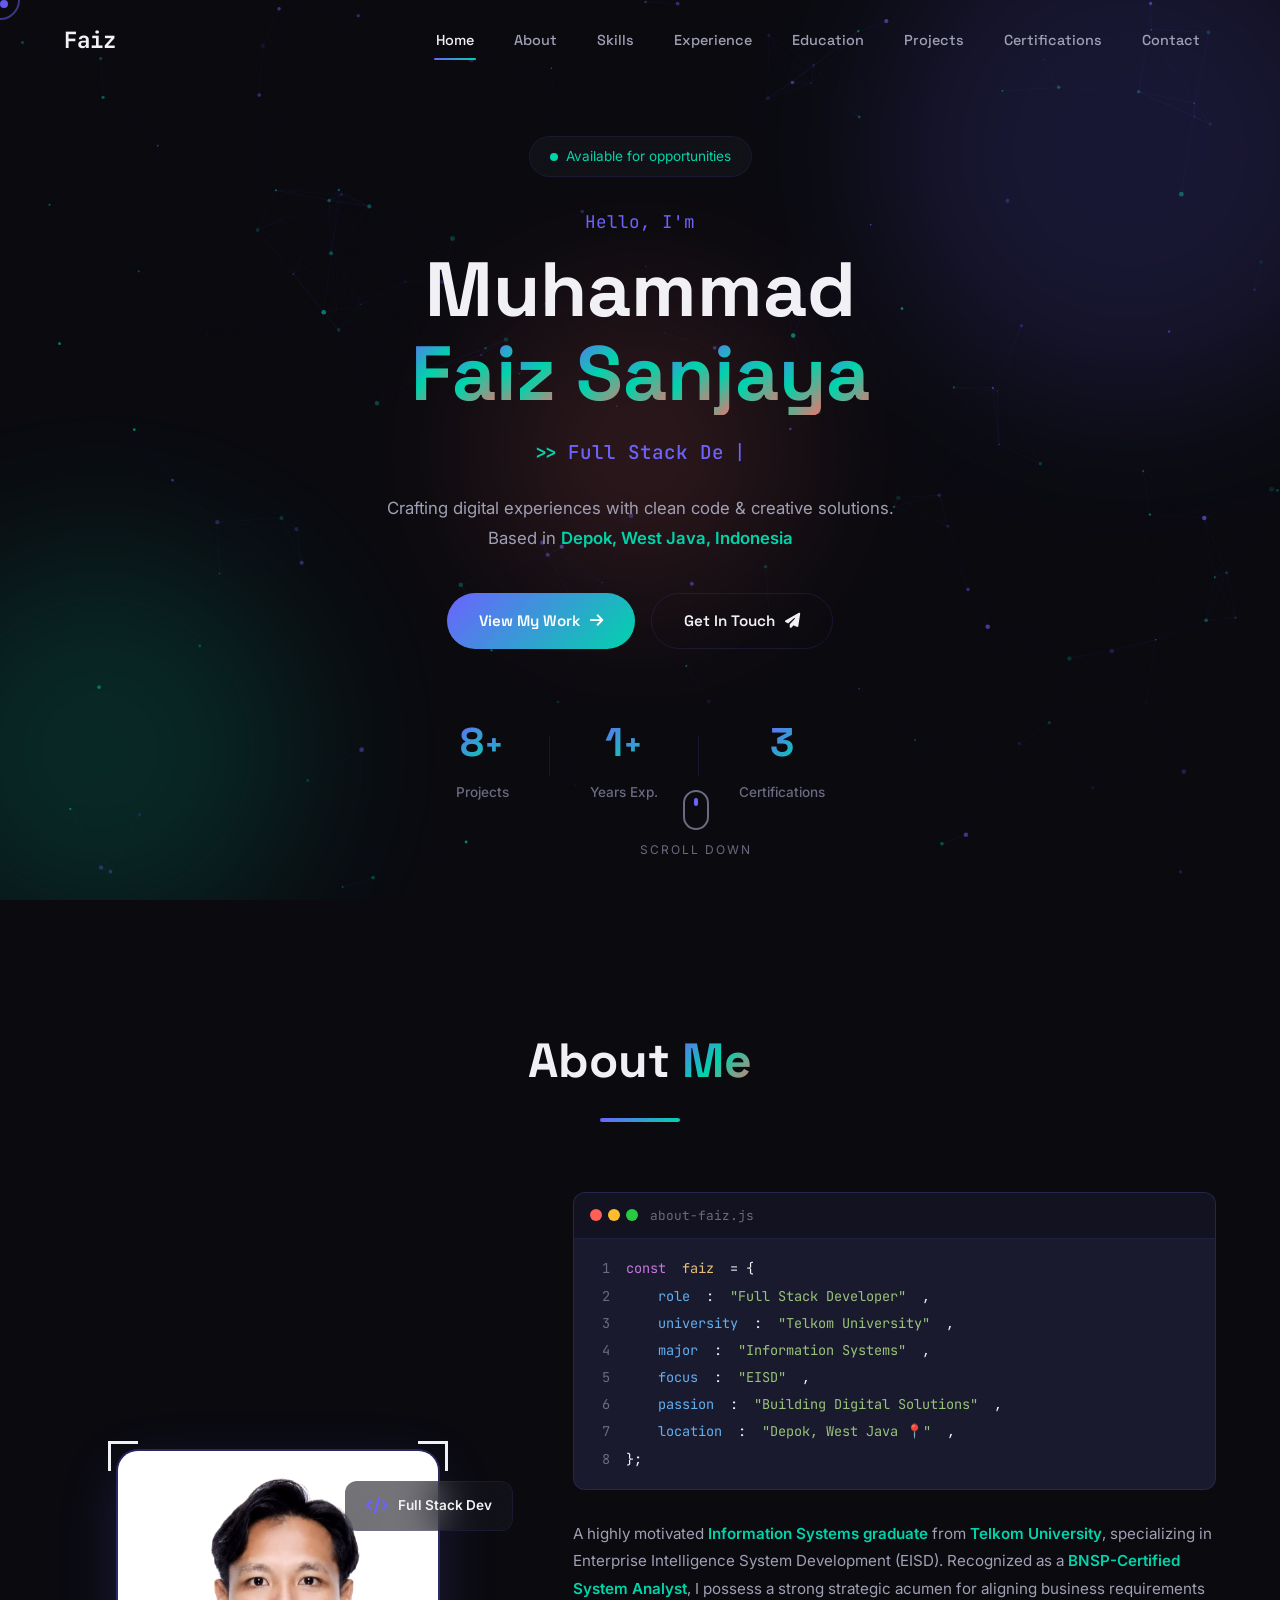
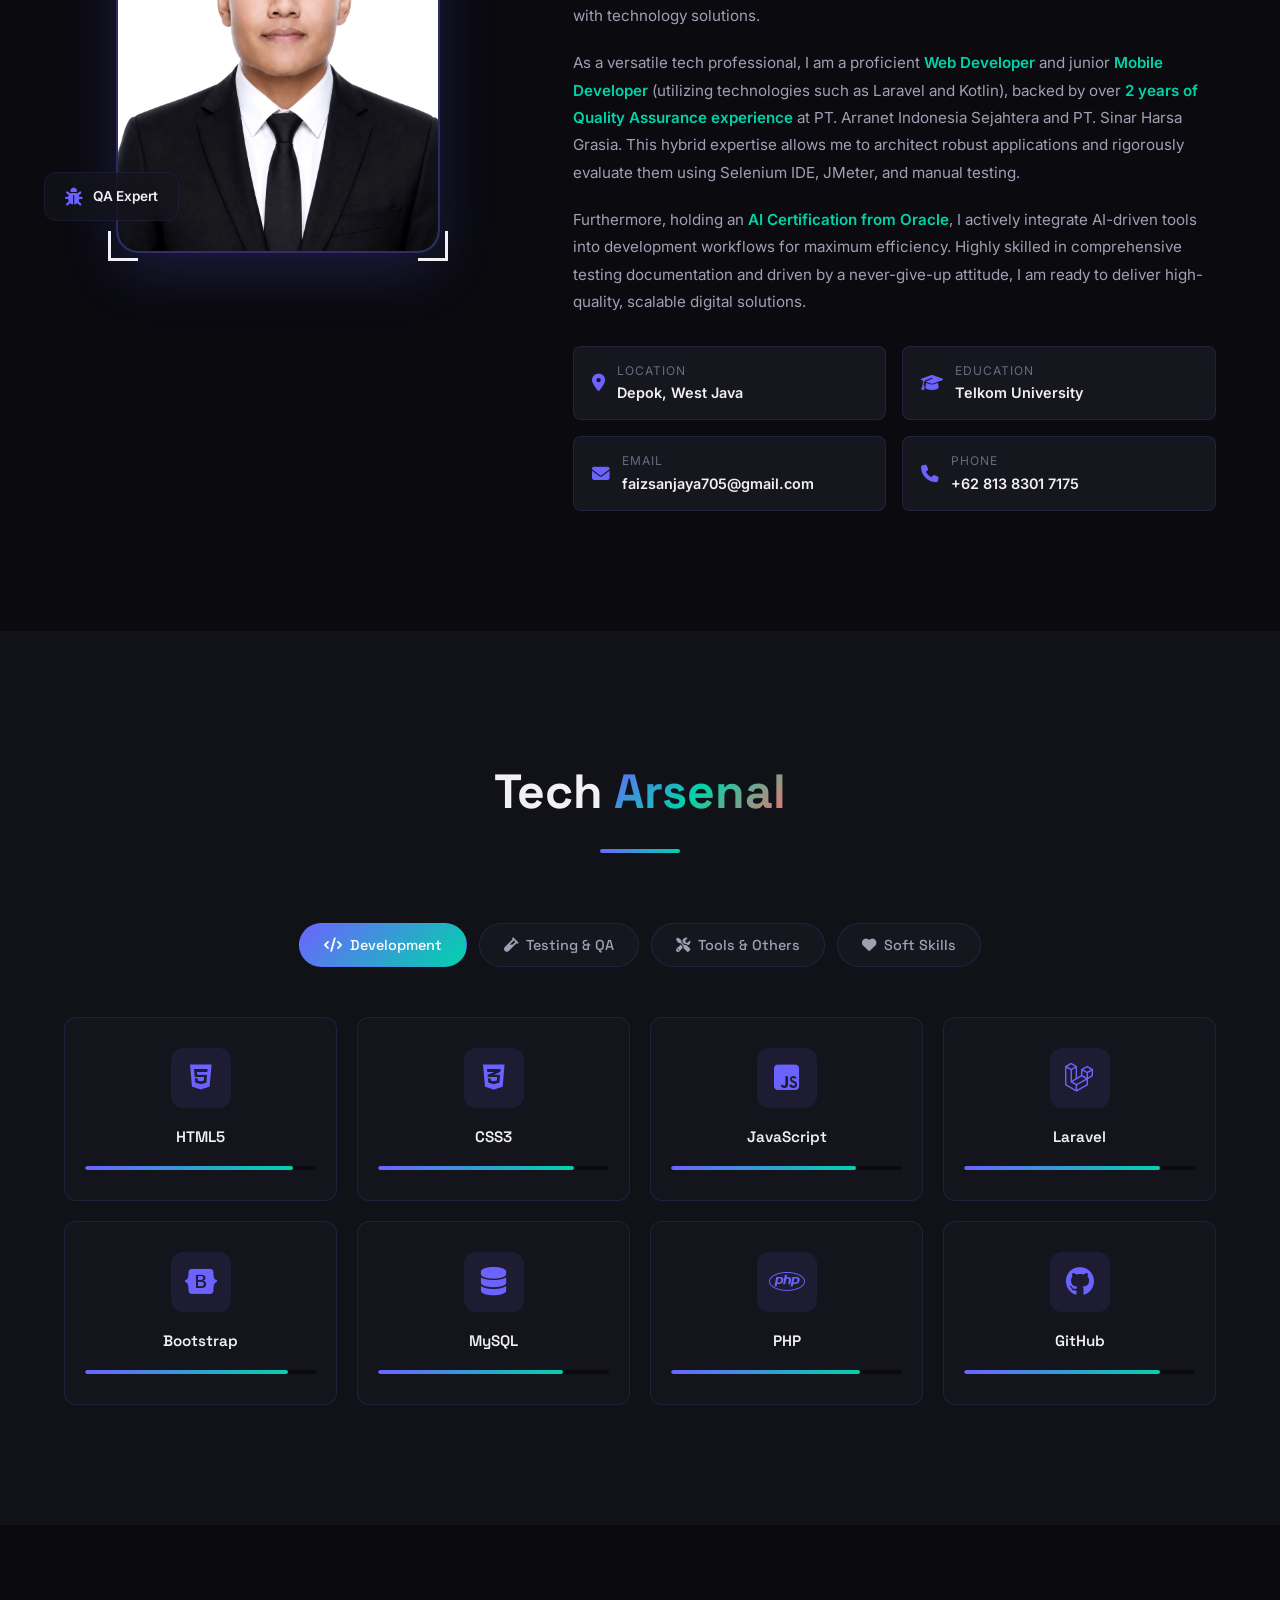
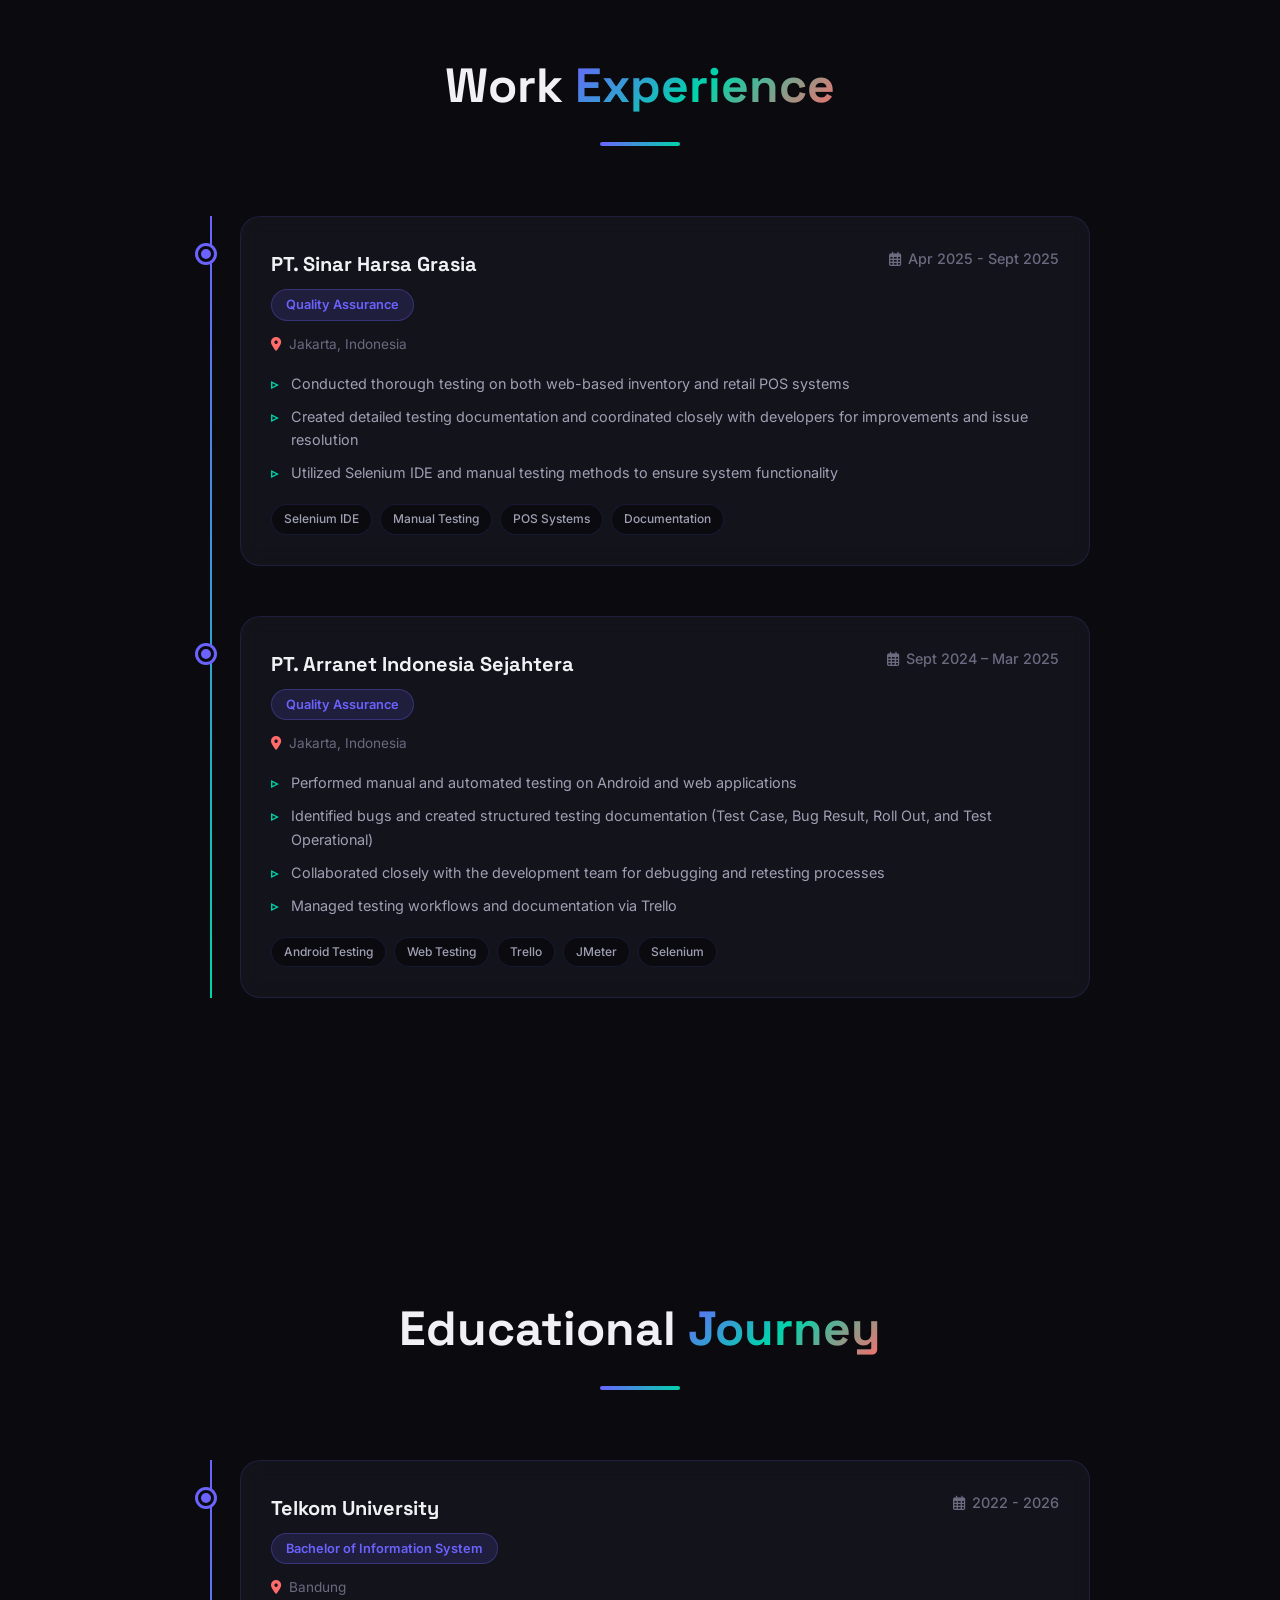
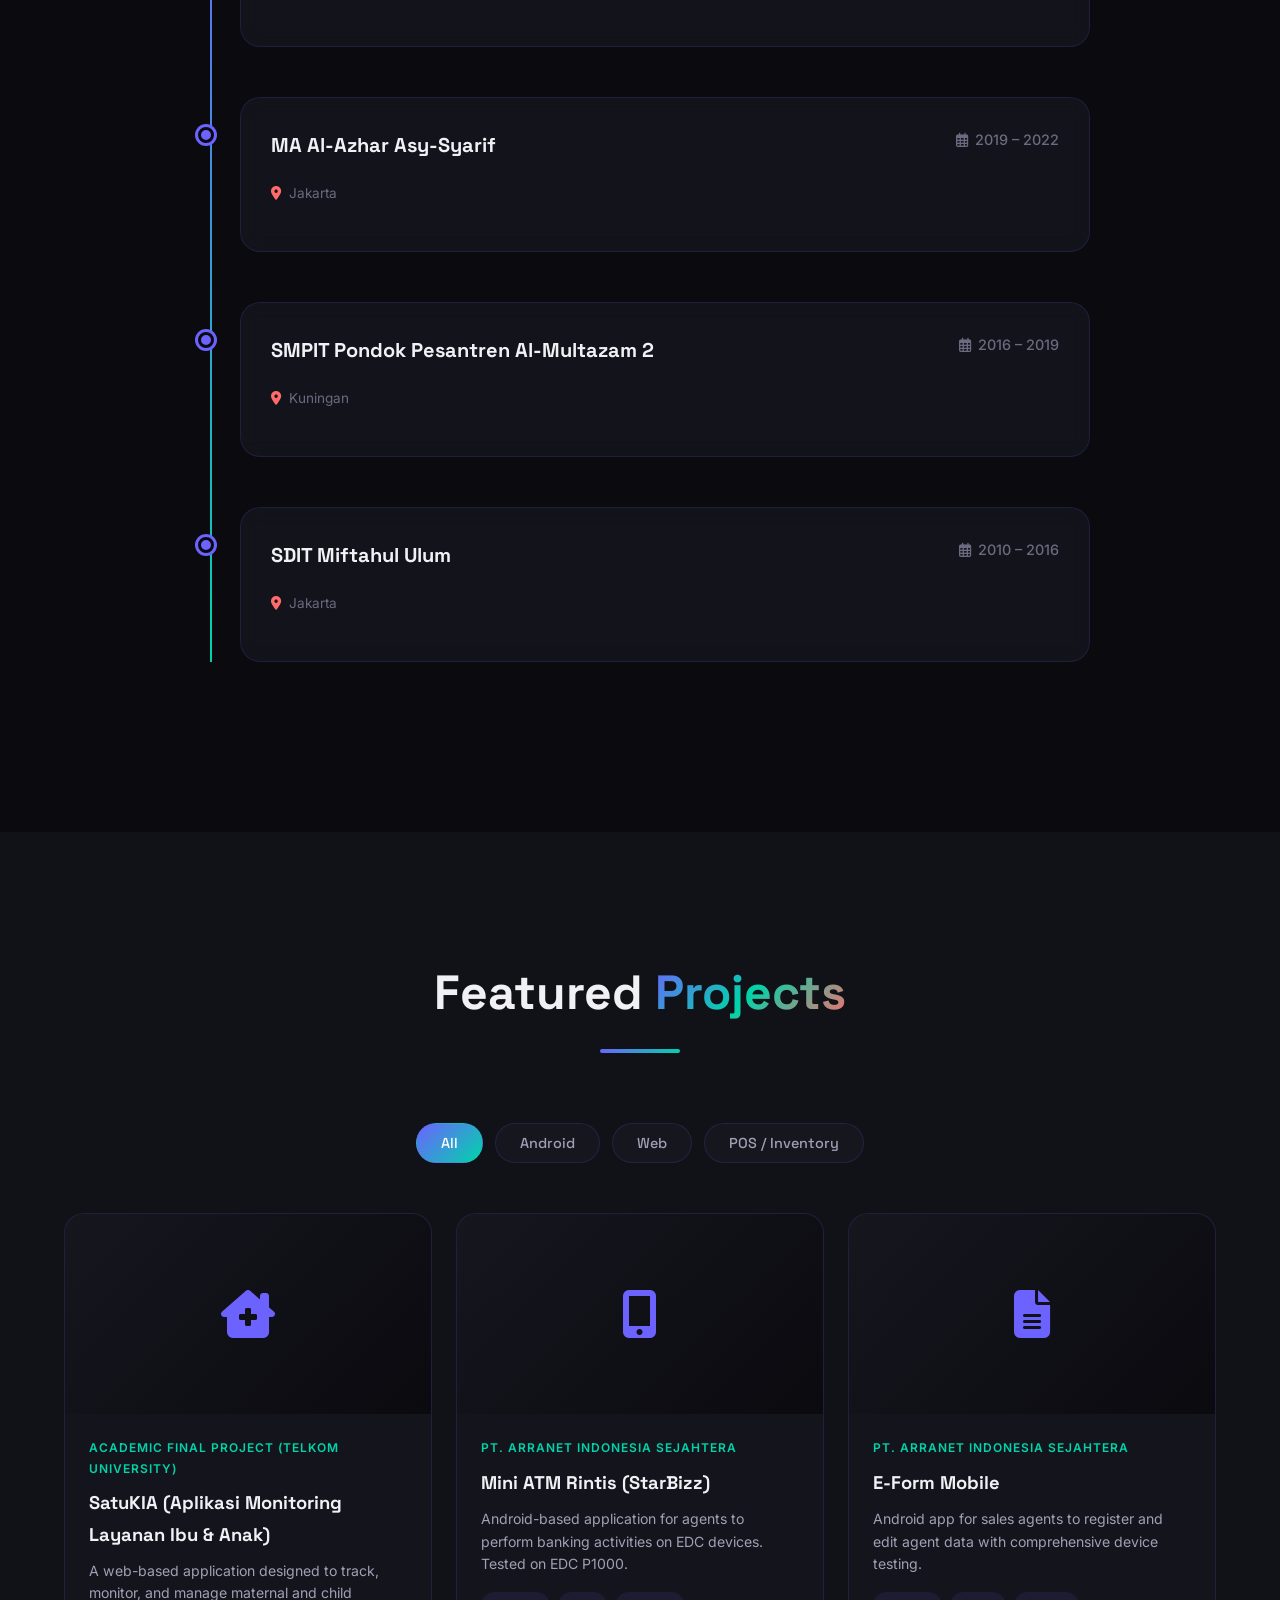
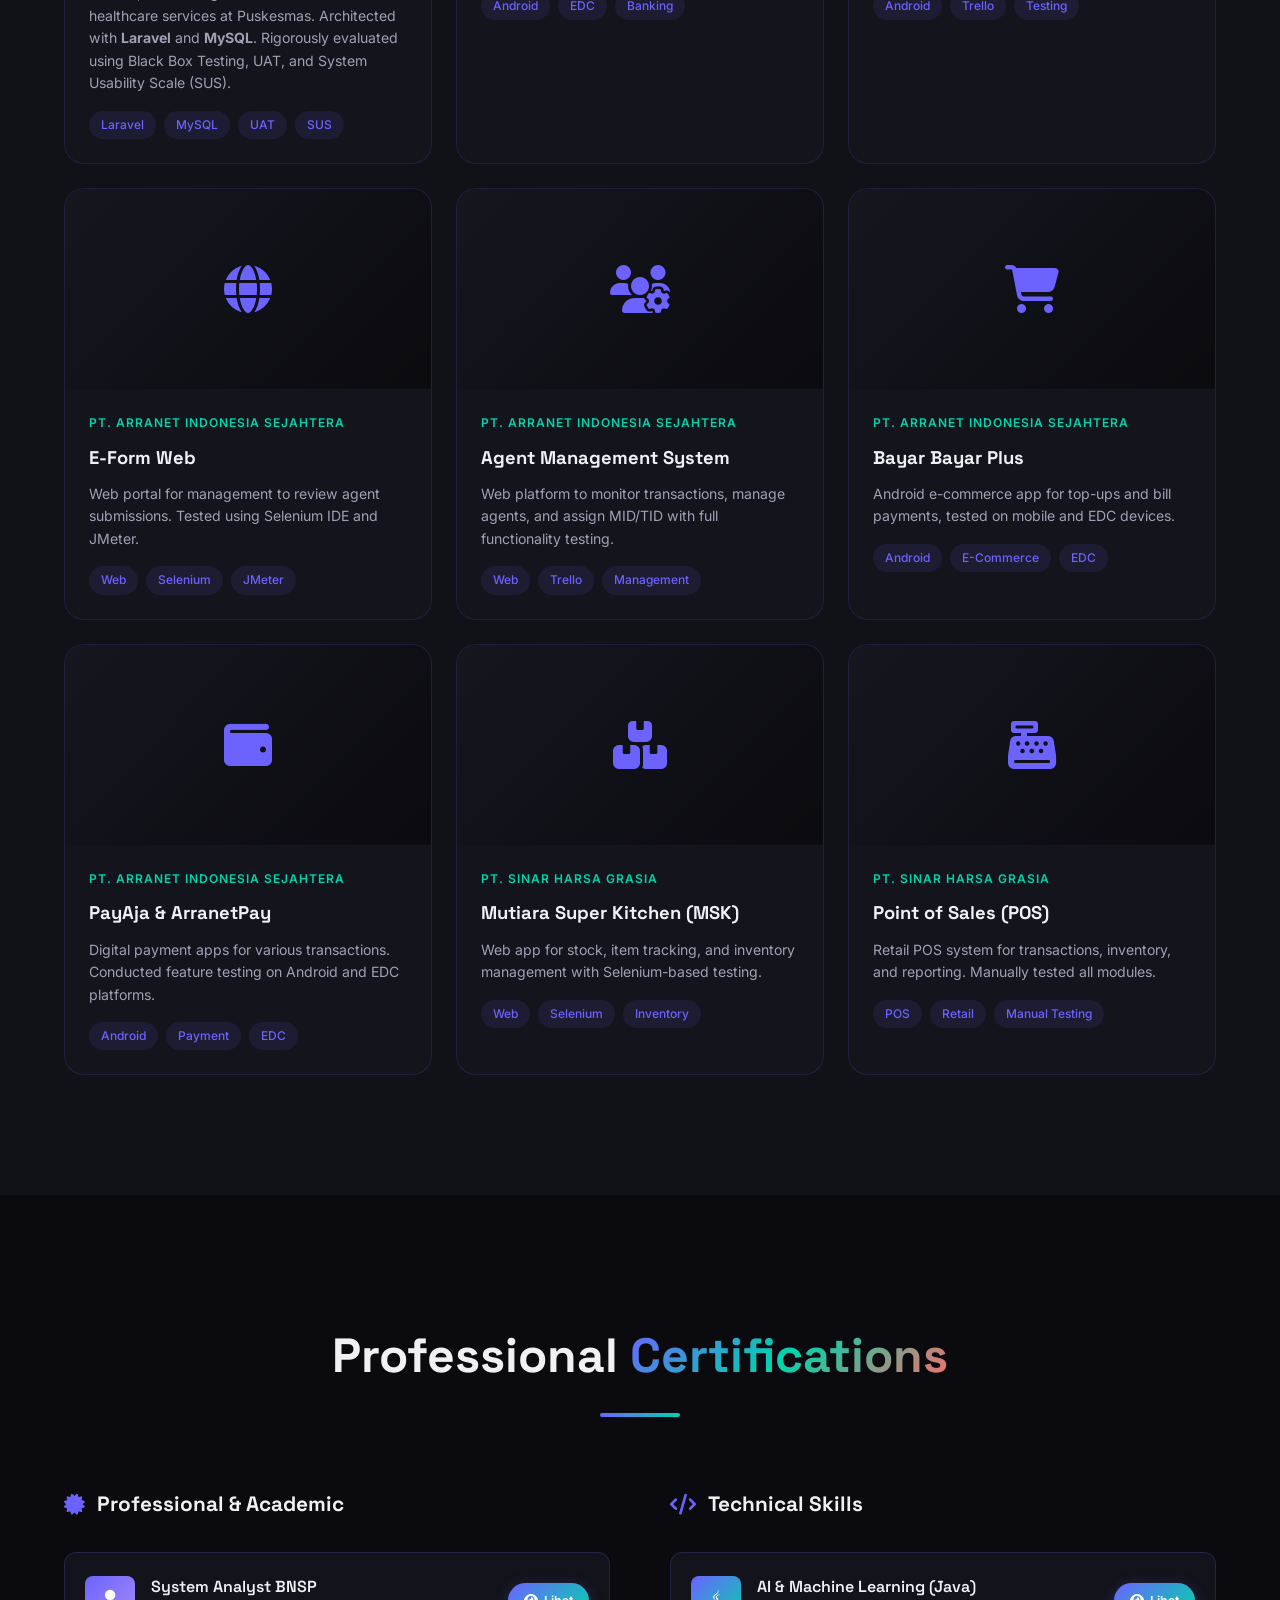
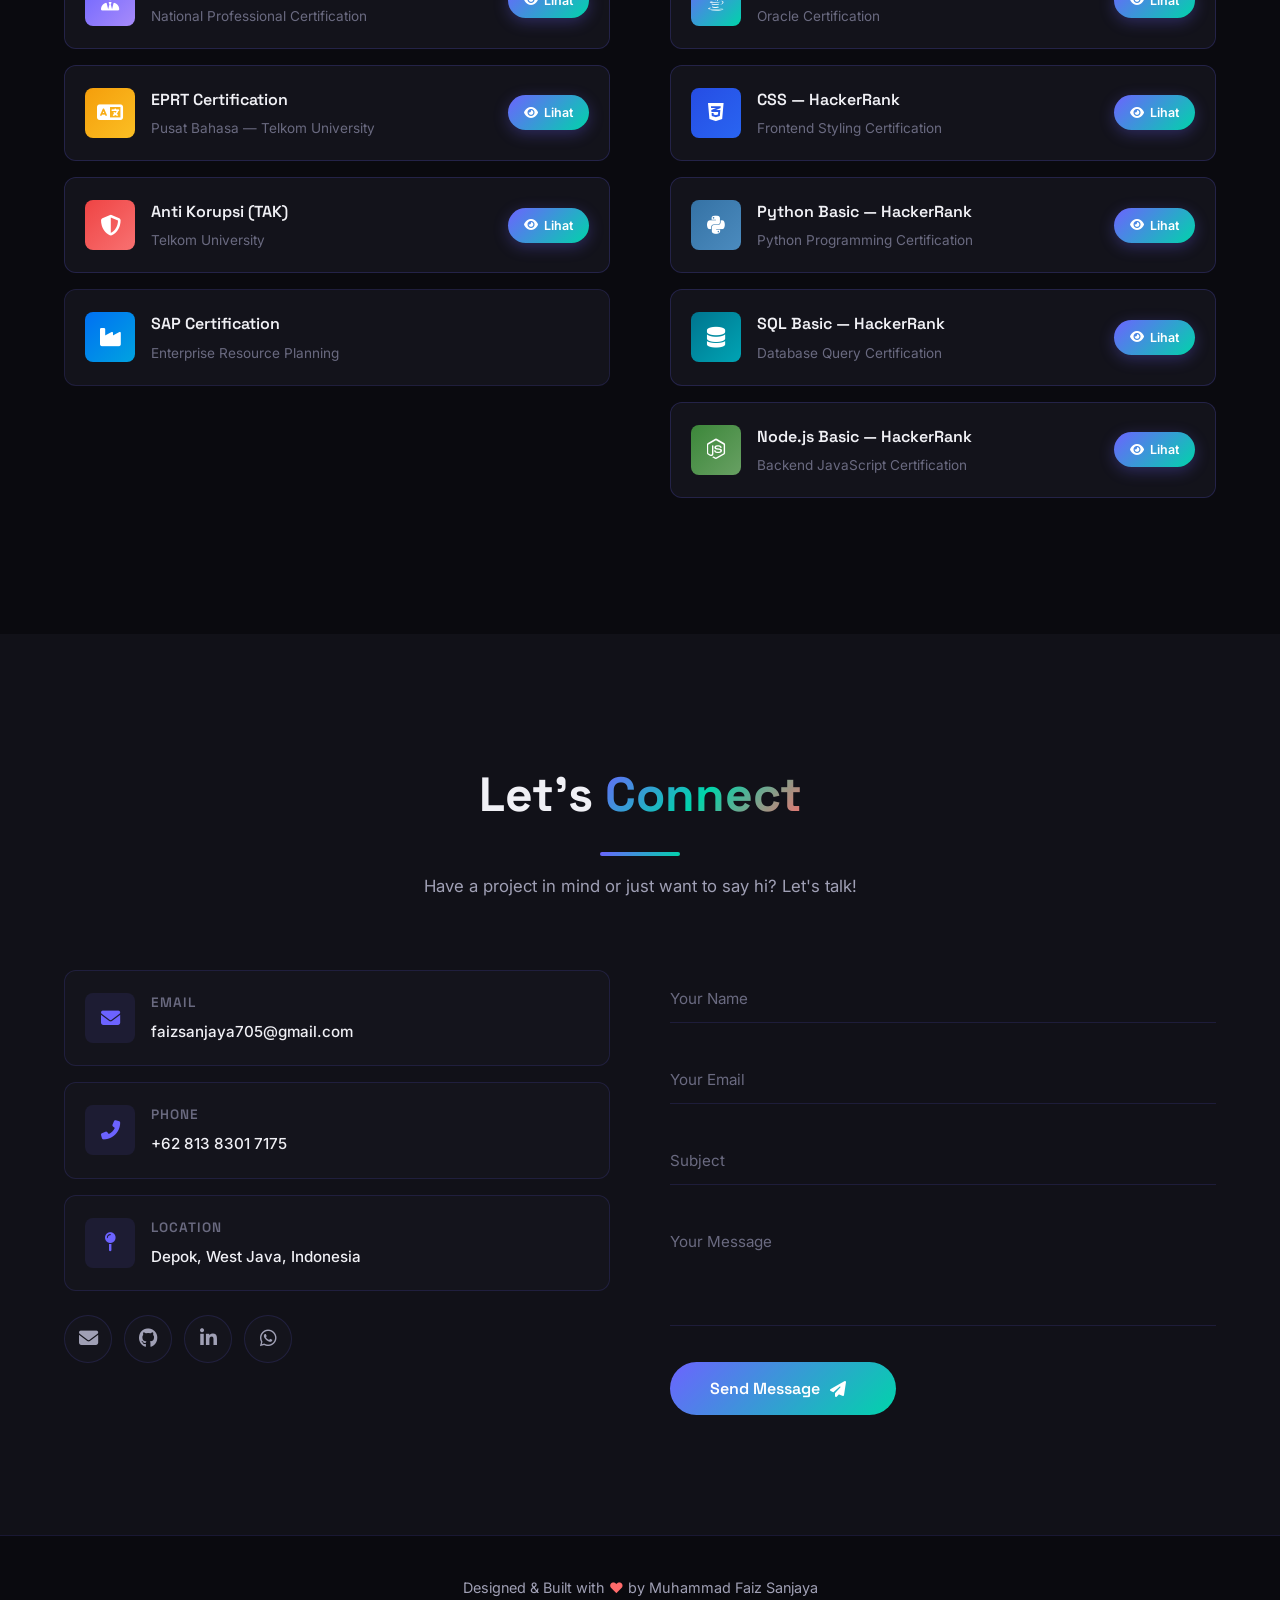
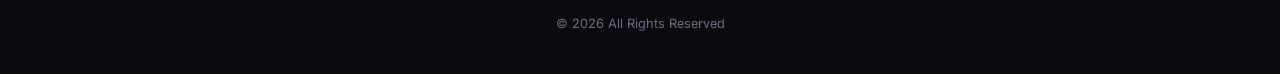
==== commit ec80c3a4: "Update portfolio content" ====
--- a/index.html
+++ b/index.html
@@ -30,8 +30,9 @@
                 <a href="#about" class="nav-link" data-text="About">About</a>
                 <a href="#skills" class="nav-link" data-text="Skills">Skills</a>
                 <a href="#experience" class="nav-link" data-text="Experience">Experience</a>
+                <a href="#education" class="nav-link" data-text="Education">Education</a>
                 <a href="#projects" class="nav-link" data-text="Projects">Projects</a>
-                <a href="#education" class="nav-link" data-text="Education">Education</a>
+                <a href="#certifications" class="nav-link" data-text="Certifications">Certifications</a>
                 <a href="#contact" class="nav-link" data-text="Contact">Contact</a>
             </div>
             <div class="nav-toggle" id="navToggle">
@@ -117,7 +118,7 @@
                 <div class="about-image-wrapper" data-aos="fade-right">
                     <div class="about-image-frame">
                         <div class="about-avatar">
-                            <img src="assets/profile.jpeg" alt="Muhammad Faiz Sanjaya" class="profile-photo">
+                            <img src="assets/Pass Foto Non Formal_Muhammad Faiz Sanjaya.jpeg" alt="Muhammad Faiz Sanjaya" class="profile-photo">
                         </div>
                         <div class="frame-corner tl"></div>
                         <div class="frame-corner tr"></div>
@@ -179,17 +180,24 @@
                         </div>
                     </div>
                     <p class="about-text">
-                        I am a <span class="highlight">8th-semester Information Systems</span> student at 
-                        <span class="highlight">Telkom University</span> with a concentration in Enterprise 
-                        Information System Development (EISD). I combine my passion for 
-                        <span class="highlight">Full Stack Development</span> with professional 
-                        <span class="highlight">Quality Assurance</span> experience.
+                        A highly motivated <span class="highlight">Information Systems graduate</span> from 
+                        <span class="highlight">Telkom University</span>, specializing in Enterprise 
+                        Intelligence System Development (EISD). Recognized as a 
+                        <span class="highlight">BNSP-Certified System Analyst</span>, I possess a strong strategic 
+                        acumen for aligning business requirements with technology solutions.
                     </p>
                     <p class="about-text">
-                        With <span class="highlight">1 year of QA experience</span> across two companies, 
-                        I bring a unique perspective — I don't just build applications, I ensure they're 
-                        robust, reliable, and bug-free. My toolkit includes Selenium IDE, JMeter, and 
-                        comprehensive manual testing approaches.
+                        As a versatile tech professional, I am a proficient <span class="highlight">Web Developer</span> 
+                        and junior <span class="highlight">Mobile Developer</span> (utilizing technologies such as 
+                        Laravel and Kotlin), backed by over <span class="highlight">2 years of Quality Assurance experience</span> 
+                        at PT. Arranet Indonesia Sejahtera and PT. Sinar Harsa Grasia. This hybrid expertise allows me 
+                        to architect robust applications and rigorously evaluate them using Selenium IDE, JMeter, and manual testing.
+                    </p>
+                    <p class="about-text">
+                        Furthermore, holding an <span class="highlight">AI Certification from Oracle</span>, 
+                        I actively integrate AI-driven tools into development workflows for maximum efficiency. 
+                        Highly skilled in comprehensive testing documentation and driven by a never-give-up attitude, 
+                        I am ready to deliver high-quality, scalable digital solutions.
                     </p>
                     <div class="about-info-grid">
                         <div class="info-item">
@@ -526,6 +534,99 @@
         </div>
     </section>
 
+    <!-- ==================== EDUCATION SECTION ==================== -->
+    <section class="section experience" id="education">
+        <div class="container">
+            <div class="section-header" data-aos="fade-up">
+                <h2 class="section-title">Educational <span class="gradient-text">Journey</span></h2>
+                <div class="section-line"></div>
+            </div>
+
+            <div class="timeline">
+                <div class="timeline-item" data-aos="fade-right">
+                    <div class="timeline-marker">
+                        <div class="marker-dot"></div>
+                    </div>
+                    <div class="timeline-card">
+                        <div class="timeline-card-header">
+                            <div class="company-info">
+                                <h3>Telkom University</h3>
+                                <span class="role-badge">Bachelor of Information System</span>
+                            </div>
+                            <div class="timeline-date">
+                                <i class="far fa-calendar-alt"></i>
+                                2022 - 2026
+                            </div>
+                        </div>
+                        <div class="timeline-location">
+                            <i class="fas fa-map-marker-alt"></i> Bandung
+                        </div>
+                    </div>
+                </div>
+
+                <div class="timeline-item" data-aos="fade-left">
+                    <div class="timeline-marker">
+                        <div class="marker-dot"></div>
+                    </div>
+                    <div class="timeline-card">
+                        <div class="timeline-card-header">
+                            <div class="company-info">
+                                <h3>MA Al-Azhar Asy-Syarif</h3>
+                            </div>
+                            <div class="timeline-date">
+                                <i class="far fa-calendar-alt"></i>
+                                2019 – 2022
+                            </div>
+                        </div>
+                        <div class="timeline-location">
+                            <i class="fas fa-map-marker-alt"></i> Jakarta
+                        </div>
+                    </div>
+                </div>
+
+                <div class="timeline-item" data-aos="fade-right">
+                    <div class="timeline-marker">
+                        <div class="marker-dot"></div>
+                    </div>
+                    <div class="timeline-card">
+                        <div class="timeline-card-header">
+                            <div class="company-info">
+                                <h3>SMPIT Pondok Pesantren Al-Multazam 2</h3>
+                            </div>
+                            <div class="timeline-date">
+                                <i class="far fa-calendar-alt"></i>
+                                2016 – 2019
+                            </div>
+                        </div>
+                        <div class="timeline-location">
+                            <i class="fas fa-map-marker-alt"></i> Kuningan
+                        </div>
+                    </div>
+                </div>
+
+                <div class="timeline-item" data-aos="fade-left">
+                    <div class="timeline-marker">
+                        <div class="marker-dot"></div>
+                    </div>
+                    <div class="timeline-card">
+                        <div class="timeline-card-header">
+                            <div class="company-info">
+                                <h3>SDIT Miftahul Ulum</h3>
+                            </div>
+                            <div class="timeline-date">
+                                <i class="far fa-calendar-alt"></i>
+                                2010 – 2016
+                            </div>
+                        </div>
+                        <div class="timeline-location">
+                            <i class="fas fa-map-marker-alt"></i> Jakarta
+                        </div>
+                    </div>
+                </div>
+            </div>
+        </div>
+    </section>
+
     <!-- ==================== PROJECTS SECTION ==================== -->
     <section class="section projects" id="projects">
         <div class="container">
@@ -542,7 +643,32 @@
             </div>
 
             <div class="projects-grid">
-                <div class="project-card" data-category="android" data-aos="fade-up" data-aos-delay="0">
+                <!-- NEW PROJECT: SATU KIA -->
+                <div class="project-card" data-category="web" data-aos="fade-up" data-aos-delay="0">
+                    <div class="project-image">
+                        <div class="project-placeholder">
+                            <i class="fas fa-clinic-medical"></i>
+                        </div>
+                        <div class="project-overlay">
+                            <div class="project-links">
+                                <span class="project-link-btn"><i class="fas fa-search-plus"></i></span>
+                            </div>
+                        </div>
+                    </div>
+                    <div class="project-info">
+                        <div class="project-company">Academic Final Project (Telkom University)</div>
+                        <h3>SatuKIA (Aplikasi Monitoring Layanan Ibu & Anak)</h3>
+                        <p>A web-based application designed to track, monitor, and manage maternal and child healthcare services at Puskesmas. Architected with <strong>Laravel</strong> and <strong>MySQL</strong>. Rigorously evaluated using Black Box Testing, UAT, and System Usability Scale (SUS).</p>
+                        <div class="project-tech">
+                            <span>Laravel</span>
+                            <span>MySQL</span>
+                            <span>UAT</span>
+                            <span>SUS</span>
+                        </div>
+                    </div>
+                </div>
+
+                <div class="project-card" data-category="android" data-aos="fade-up" data-aos-delay="100">
                     <div class="project-image">
                         <div class="project-placeholder">
                             <i class="fas fa-mobile-alt"></i>
@@ -729,41 +855,46 @@
         </div>
     </section>
 
-    <!-- ==================== EDUCATION SECTION ==================== -->
-    <section class="section education" id="education">
+    <!-- ==================== CERTIFICATIONS SECTION ==================== -->
+    <section class="section education" id="certifications">
         <div class="container">
             <div class="section-header" data-aos="fade-up">
-                <h2 class="section-title">Education & <span class="gradient-text">Certifications</span></h2>
+                <h2 class="section-title">Professional <span class="gradient-text">Certifications</span></h2>
                 <div class="section-line"></div>
             </div>
 
             <div class="education-grid">
+                <!-- Column 1 -->
                 <div class="education-column" data-aos="fade-right">
-                    <h3 class="column-title"><i class="fas fa-graduation-cap"></i> Education</h3>
+                    <h3 class="column-title"><i class="fas fa-certificate"></i> Professional & Academic</h3>
+
+                    <div class="cert-card cert-card--clickable" onclick="openCertModal('System Analyst BNSP Certification', 'assets/Sertifikat BNSP System Analyst_Muhammad Faiz Sanjaya.pdf', 'Sertifikat_SystemAnalyst_FaizSanjaya.pdf')">
+                        <div class="cert-icon cert-icon--bnsp"><i class="fas fa-user-tie"></i></div>
+                        <div class="cert-content">
+                            <h4>System Analyst BNSP</h4>
+                            <p>National Professional Certification</p>
+                        </div>
+                        <div class="cert-view-btn"><i class="fas fa-eye"></i><span>Lihat</span></div>
+                    </div>
+
+                    <div class="cert-card cert-card--clickable" onclick="openCertModal('EPRT Certification — Pusat Bahasa Telkom University', 'assets/sertifikat-eprt.pdf', 'Sertifikat_EPRT_FaizSanjaya.pdf')">
+                        <div class="cert-icon cert-icon--eprt"><i class="fas fa-language"></i></div>
+                        <div class="cert-content">
+                            <h4>EPRT Certification</h4>
+                            <p>Pusat Bahasa — Telkom University</p>
+                        </div>
+                        <div class="cert-view-btn"><i class="fas fa-eye"></i><span>Lihat</span></div>
+                    </div>
+
+                    <div class="cert-card cert-card--clickable" onclick="openCertModal('Sertifikat Anti Korupsi — Telkom University', 'assets/sertifikat-anti-korupsi.pdf', 'Sertifikat_AntiKorupsi_FaizSanjaya.pdf')">
+                        <div class="cert-icon cert-icon--tak"><i class="fas fa-shield-alt"></i></div>
+                        <div class="cert-content">
+                            <h4>Anti Korupsi (TAK)</h4>
+                            <p>Telkom University</p>
+                        </div>
+                        <div class="cert-view-btn"><i class="fas fa-eye"></i><span>Lihat</span></div>
+                    </div>
                     
-                    <div class="edu-card">
-                        <div class="edu-year">2022 - Present</div>
-                        <div class="edu-content">
-                            <h4>Telkom University</h4>
-                            <p class="edu-location"><i class="fas fa-map-marker-alt"></i> Bandung, Indonesia</p>
-                            <p class="edu-degree">Bachelor of Information Systems</p>
-                            <p class="edu-focus">Concentration: Enterprise Information System Development (EISD)</p>
-                        </div>
-                    </div>
-
-                    <div class="edu-card">
-                        <div class="edu-year">2019 - 2022</div>
-                        <div class="edu-content">
-                            <h4>MA Al-Azhar Asy-Syarif</h4>
-                            <p class="edu-location"><i class="fas fa-map-marker-alt"></i> Jakarta, Indonesia</p>
-                            <p class="edu-degree">High School Diploma</p>
-                        </div>
-                    </div>
-                </div>
-
-                <div class="education-column" data-aos="fade-left">
-                    <h3 class="column-title"><i class="fas fa-certificate"></i> Certifications</h3>
-
                     <div class="cert-card">
                         <div class="cert-icon cert-icon--sap"><i class="fas fa-industry"></i></div>
                         <div class="cert-content">
@@ -771,30 +902,17 @@
                             <p>Enterprise Resource Planning</p>
                         </div>
                     </div>
-
-                    <div class="cert-card cert-card--clickable" onclick="openCertModal('System Analyst BNSP Certification', 'assets/sertifikat-system-analyst.pdf', 'Sertifikat_SystemAnalyst_FaizSanjaya.pdf')">
-                        <div class="cert-icon cert-icon--bnsp"><i class="fas fa-user-tie"></i></div>
+                </div>
+
+                <!-- Column 2 -->
+                <div class="education-column" data-aos="fade-left">
+                    <h3 class="column-title"><i class="fas fa-code"></i> Technical Skills</h3>
+
+                    <div class="cert-card cert-card--clickable" onclick="openCertModal('AI with Machine Learning in Java — Oracle', 'assets/MUHAMMAD FA\'IZ SANJAYA_Artificial_Intelligence_with_Machine_Learning_in_Java_–_English_Award_Of_Completion_on_the_6th_of_July__2026.pdf', 'Sertifikat_AI_Oracle_FaizSanjaya.pdf')">
+                        <div class="cert-icon cert-icon--java"><i class="fab fa-java"></i></div>
                         <div class="cert-content">
-                            <h4>System Analyst BNSP</h4>
-                            <p>National Professional Certification</p>
-                        </div>
-                        <div class="cert-view-btn"><i class="fas fa-eye"></i><span>Lihat</span></div>
-                    </div>
-
-                    <div class="cert-card cert-card--clickable" onclick="openCertModal('EPRT Certification — Pusat Bahasa Telkom University', 'assets/sertifikat-eprt.pdf', 'Sertifikat_EPRT_FaizSanjaya.pdf')">
-                        <div class="cert-icon cert-icon--eprt"><i class="fas fa-language"></i></div>
-                        <div class="cert-content">
-                            <h4>EPRT Certification</h4>
-                            <p>Pusat Bahasa — Telkom University</p>
-                        </div>
-                        <div class="cert-view-btn"><i class="fas fa-eye"></i><span>Lihat</span></div>
-                    </div>
-
-                    <div class="cert-card cert-card--clickable" onclick="openCertModal('Sertifikat Anti Korupsi — Telkom University', 'assets/sertifikat-anti-korupsi.pdf', 'Sertifikat_AntiKorupsi_FaizSanjaya.pdf')">
-                        <div class="cert-icon cert-icon--tak"><i class="fas fa-shield-alt"></i></div>
-                        <div class="cert-content">
-                            <h4>Anti Korupsi (TAK)</h4>
-                            <p>Telkom University</p>
+                            <h4>AI & Machine Learning (Java)</h4>
+                            <p>Oracle Certification</p>
                         </div>
                         <div class="cert-view-btn"><i class="fas fa-eye"></i><span>Lihat</span></div>
                     </div>
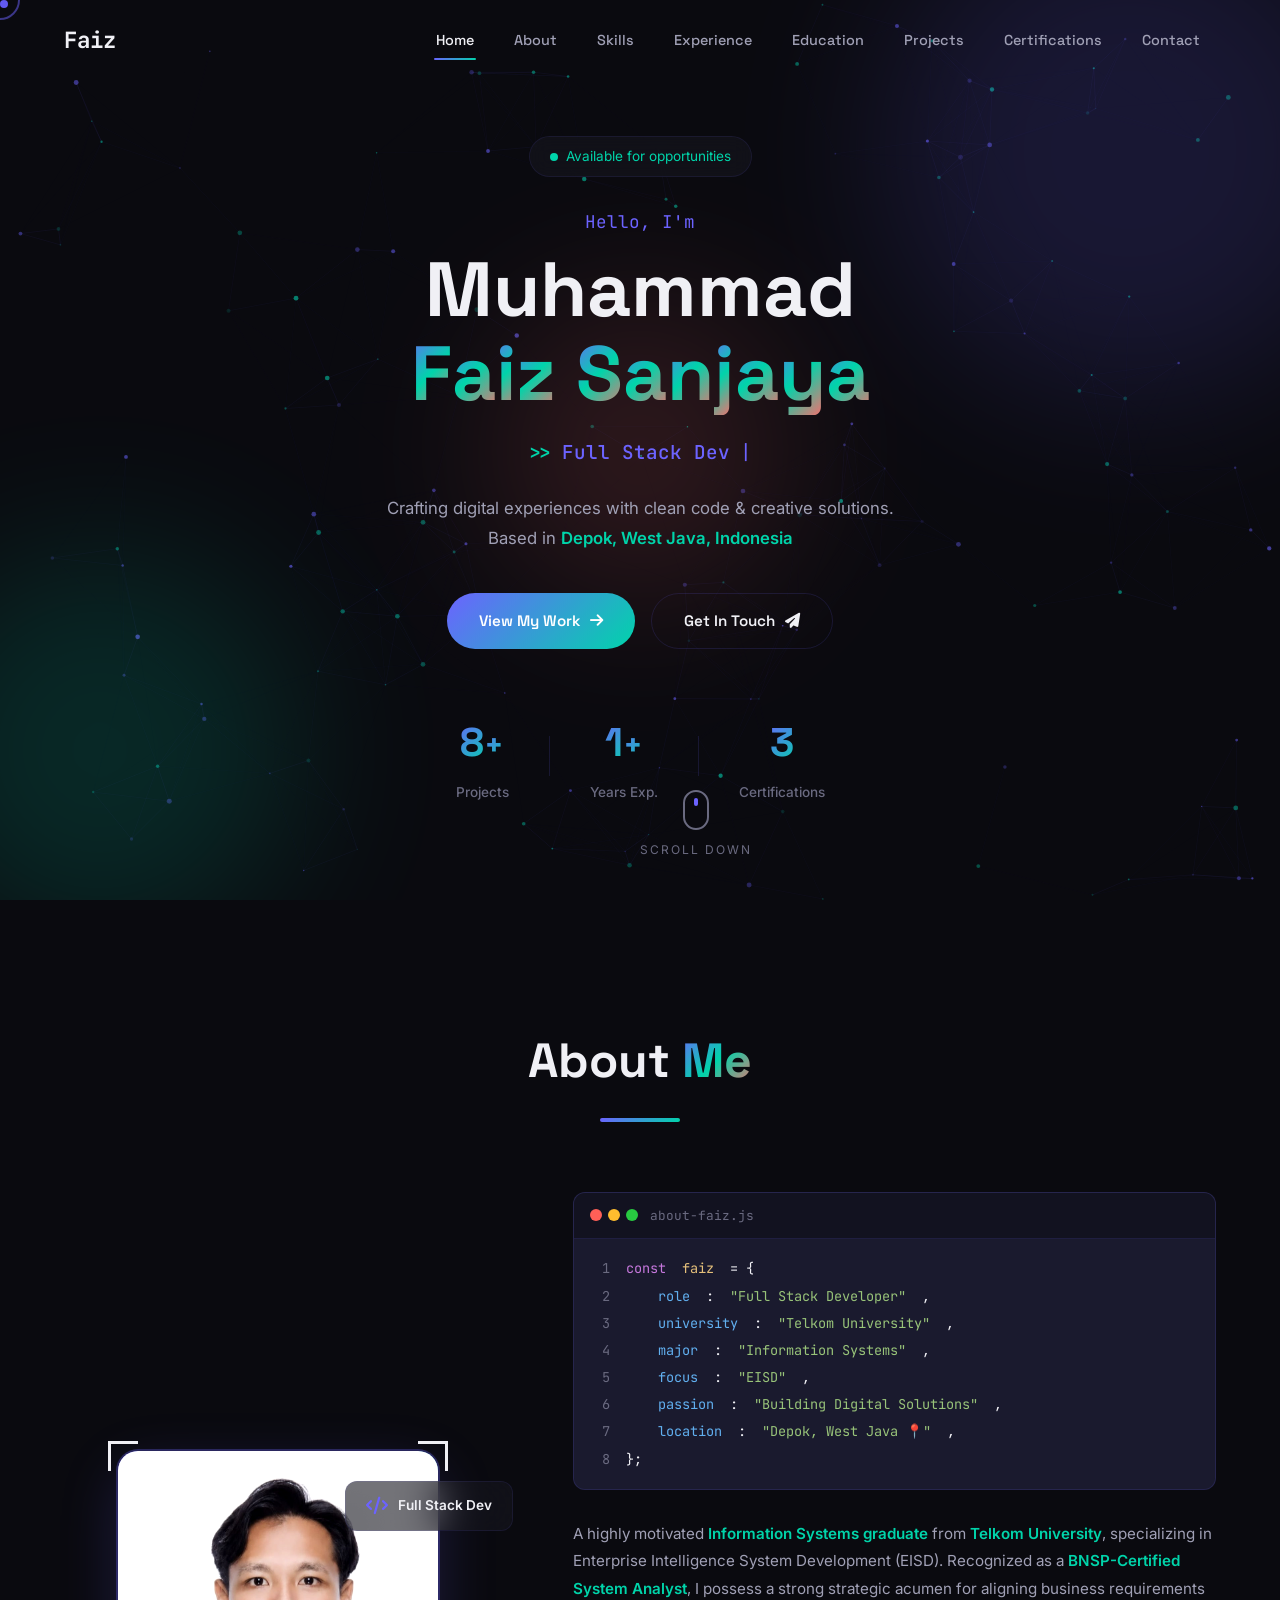
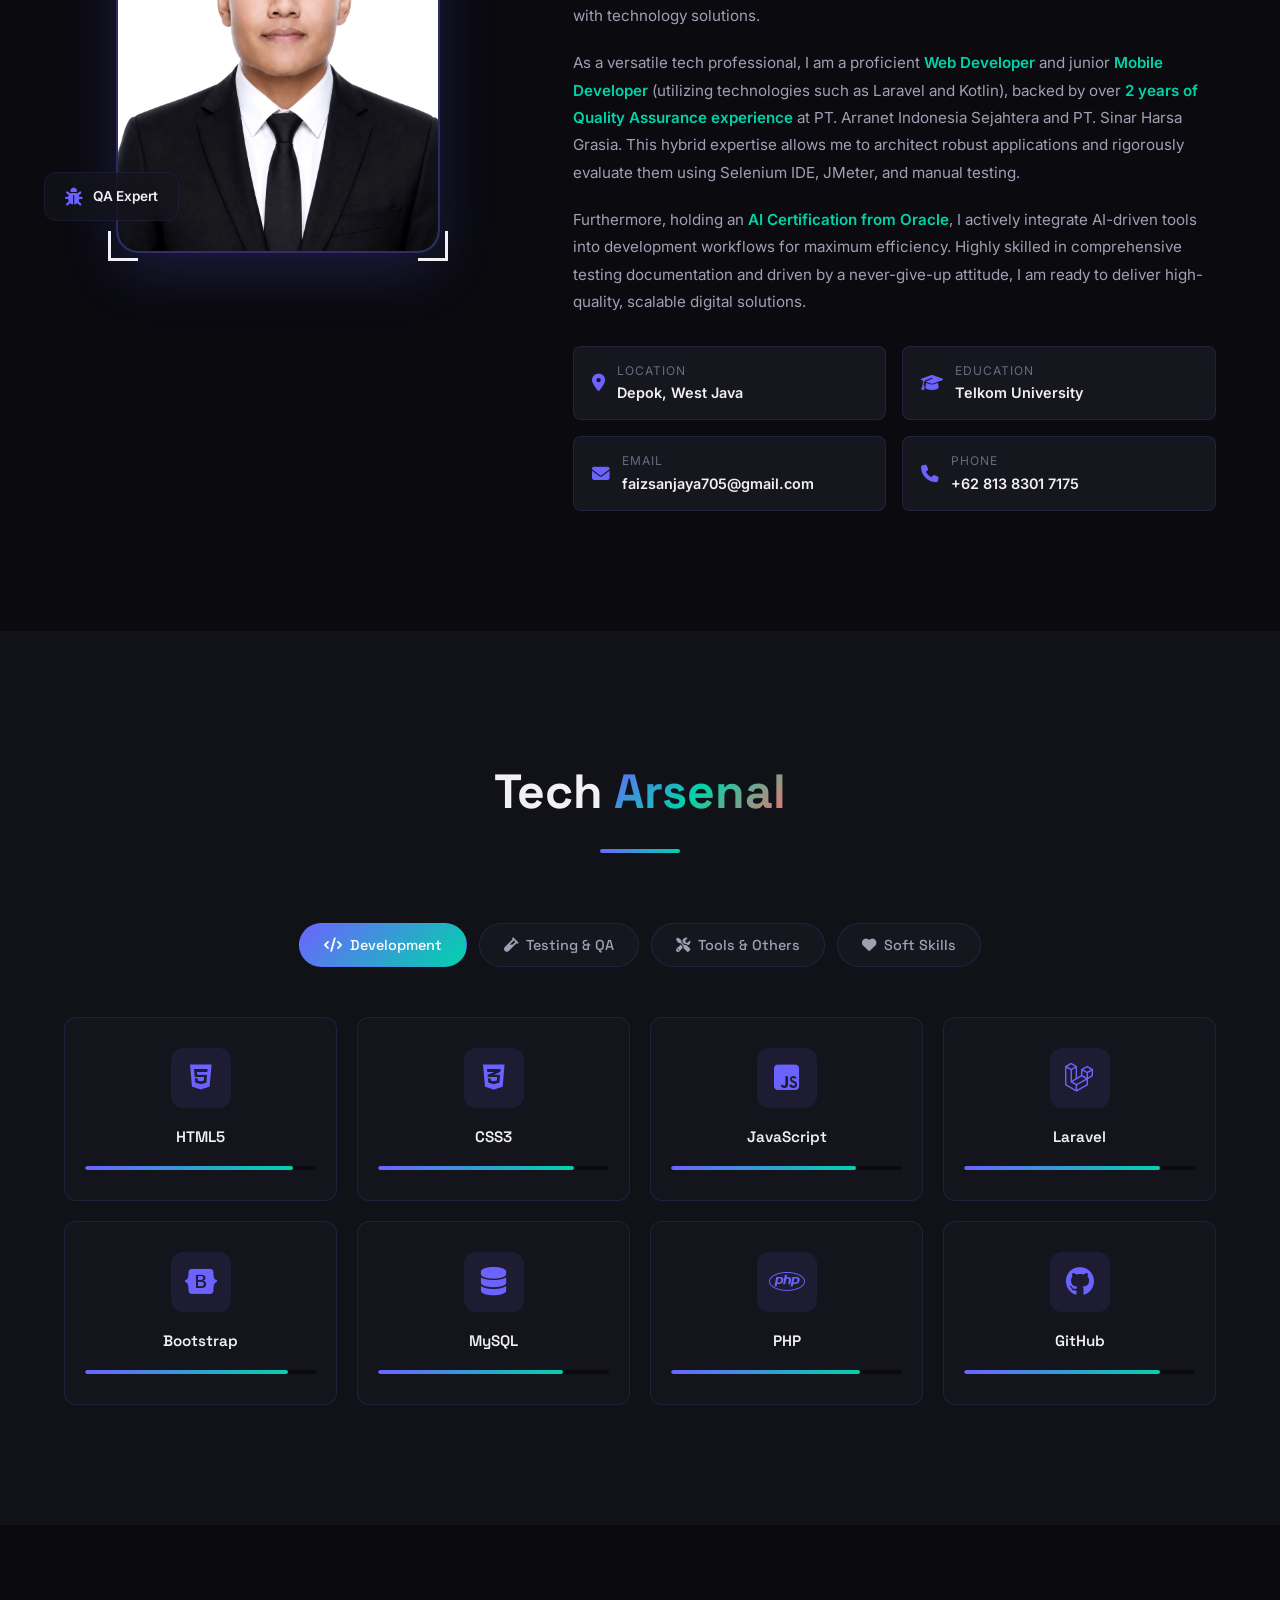
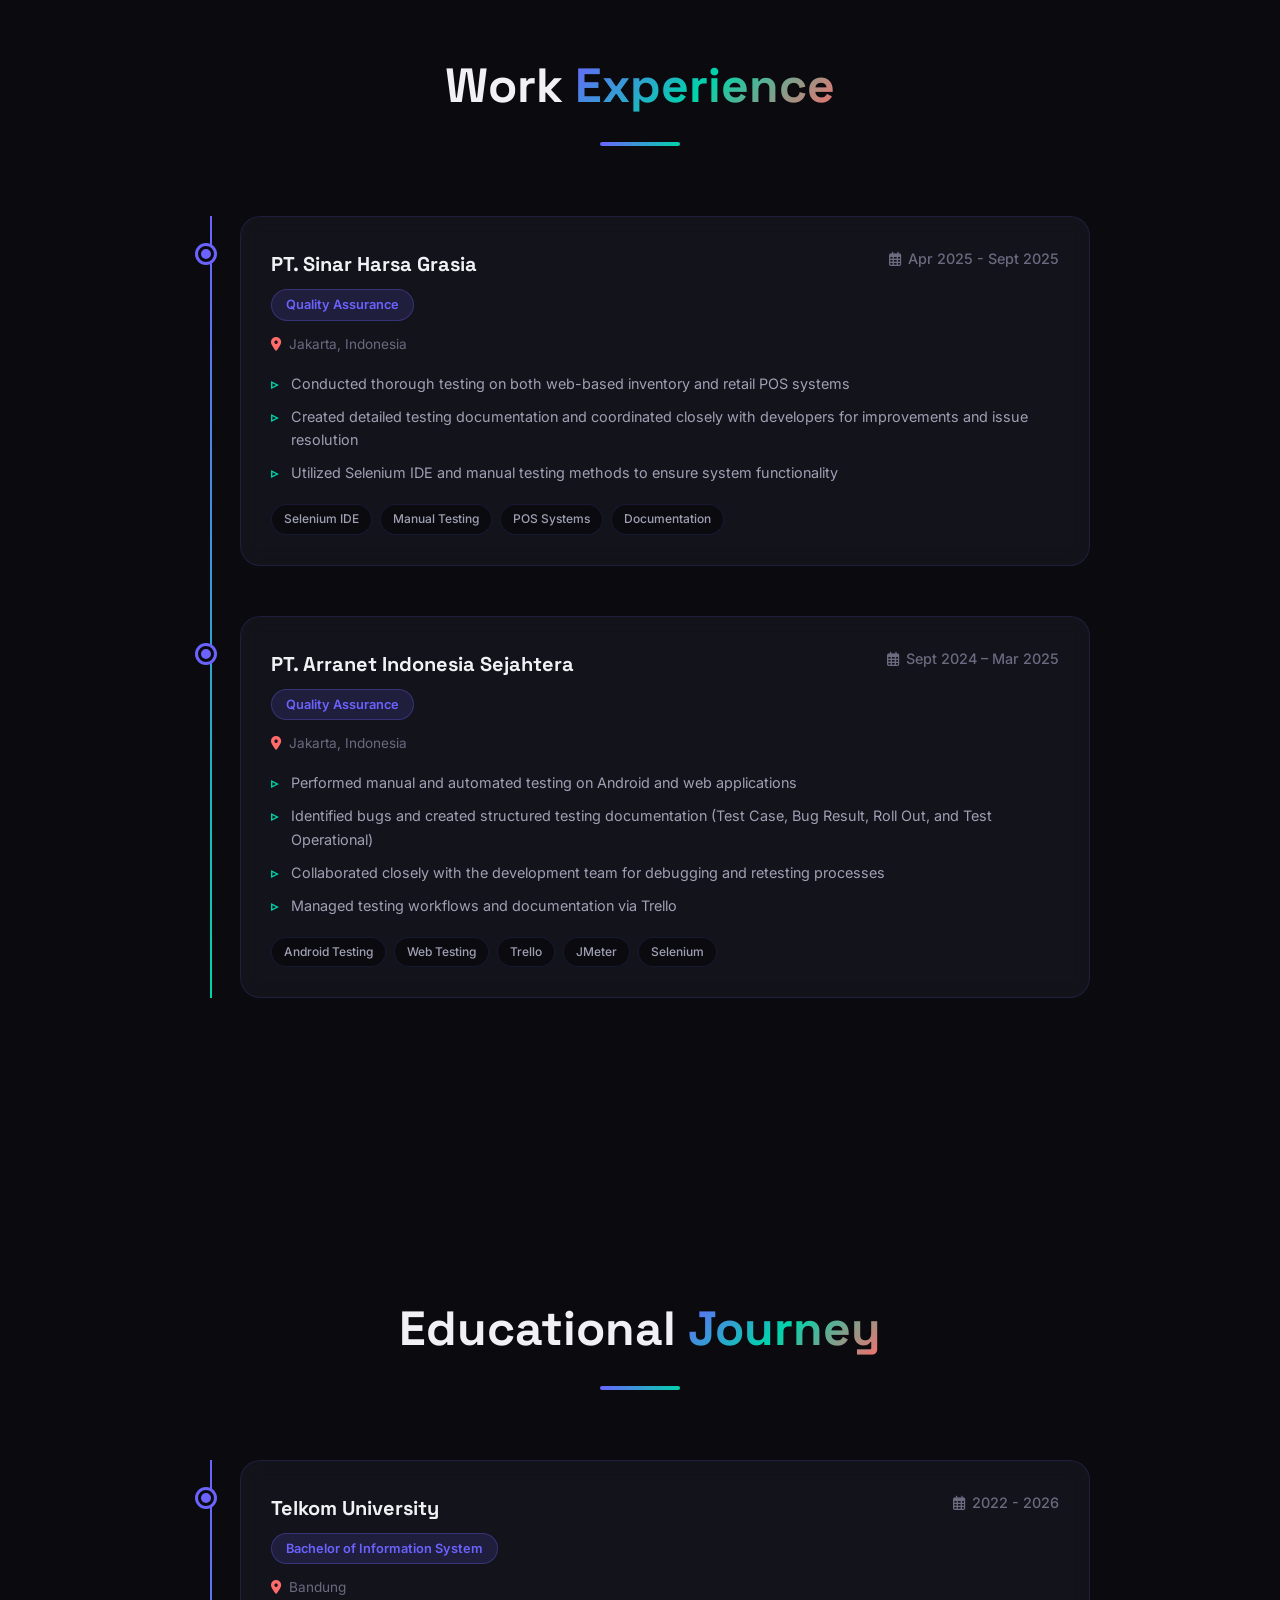
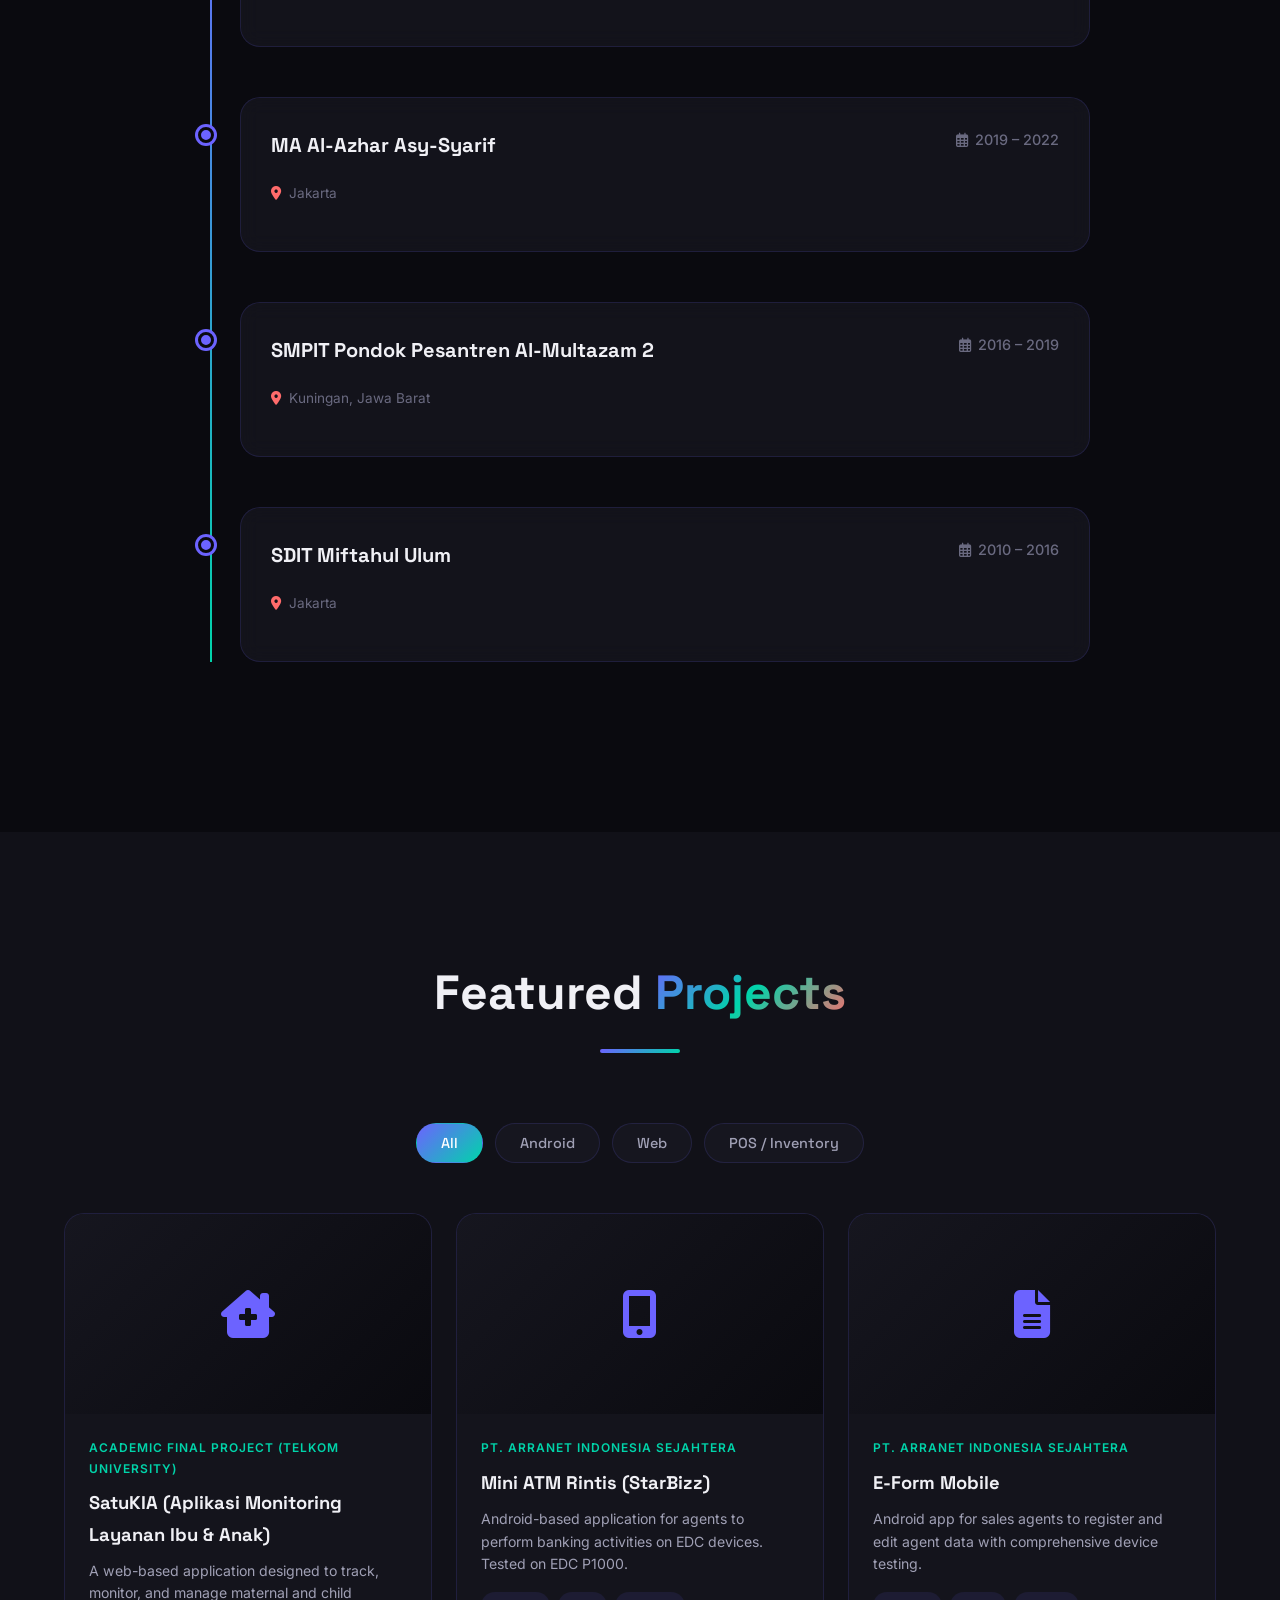
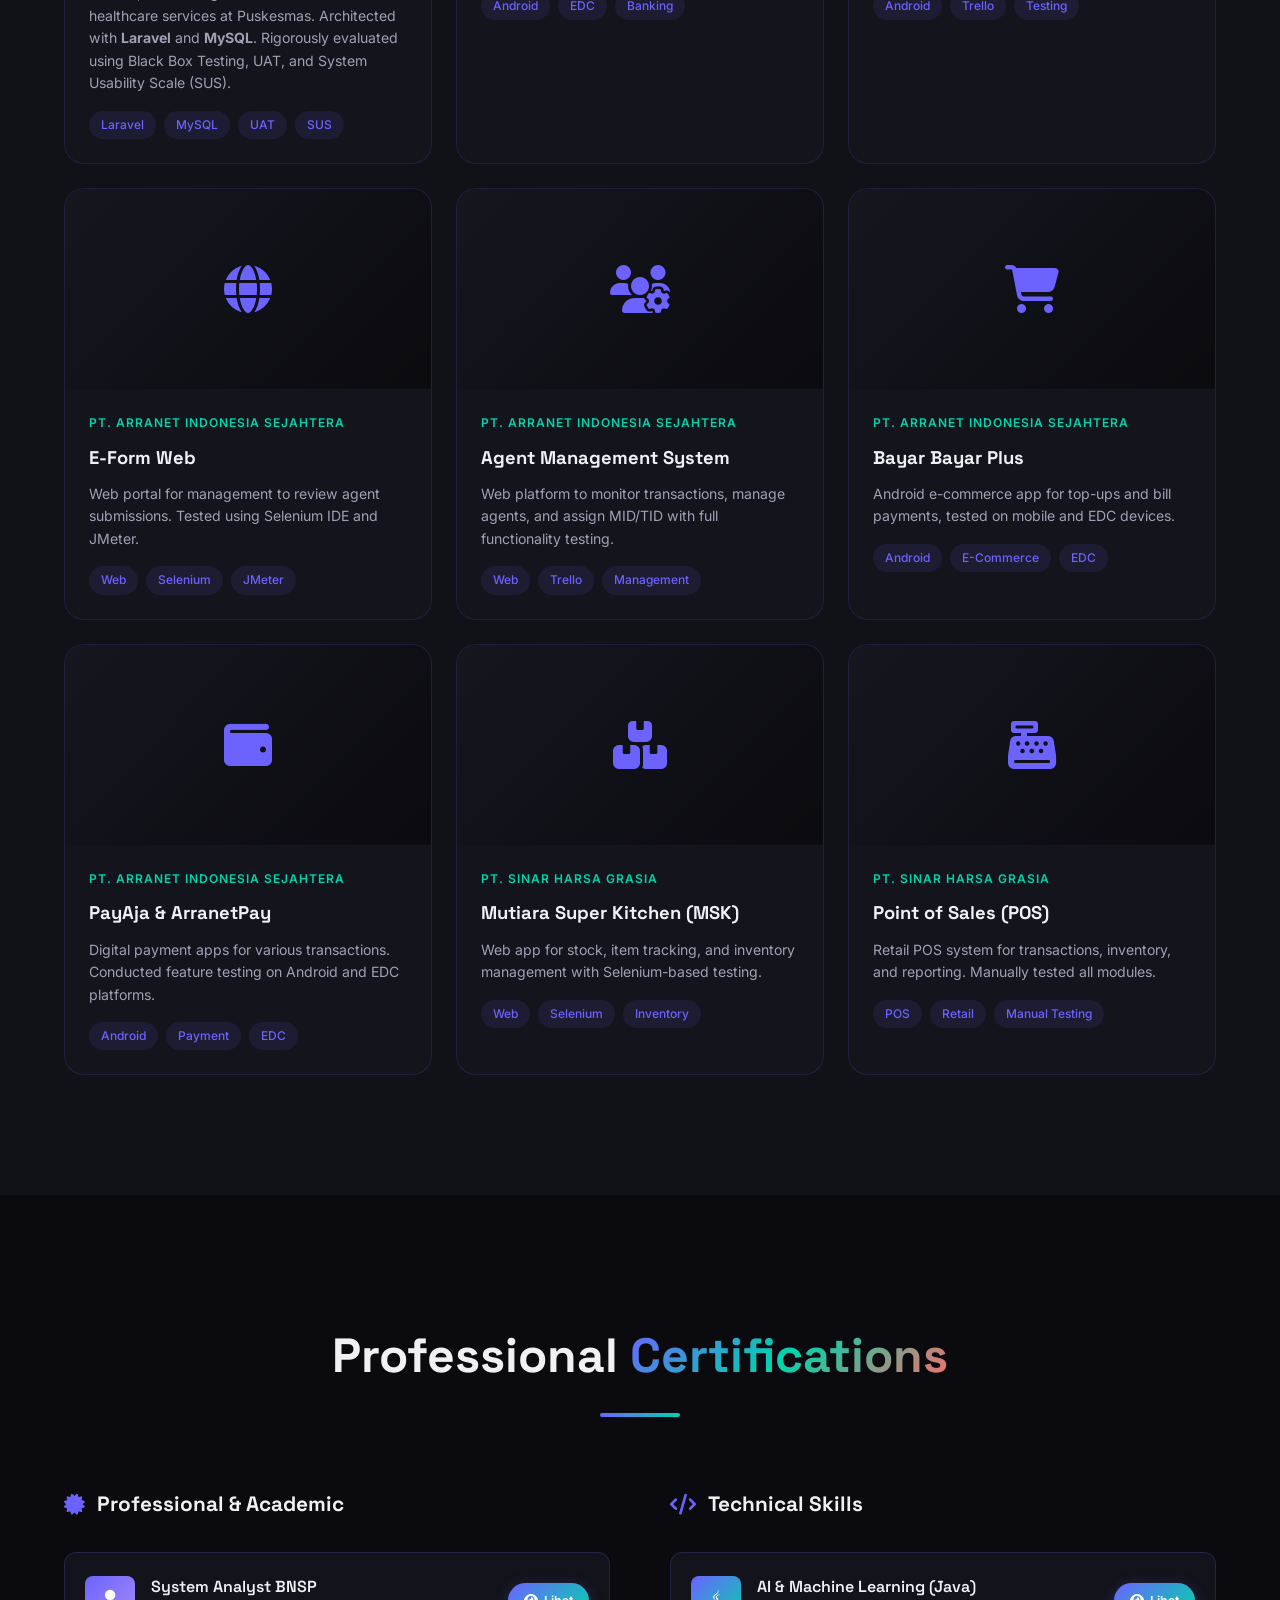
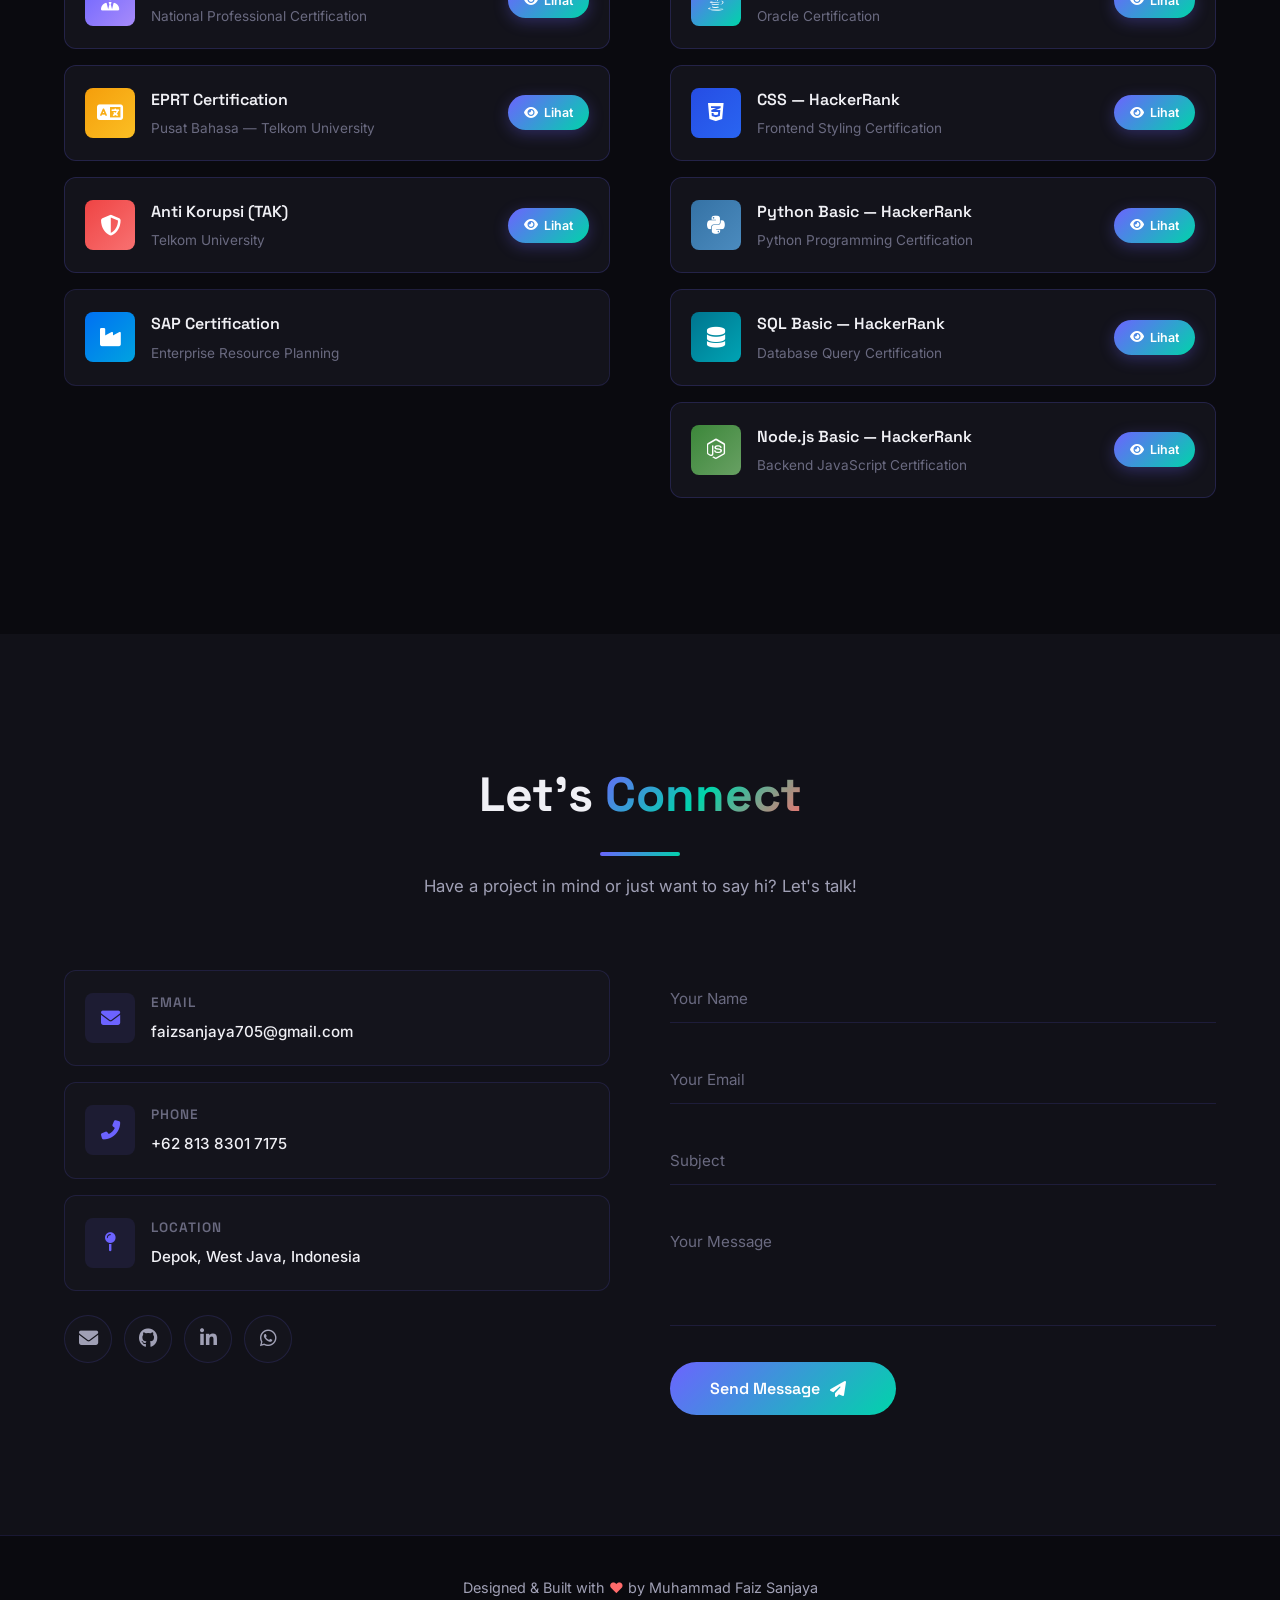
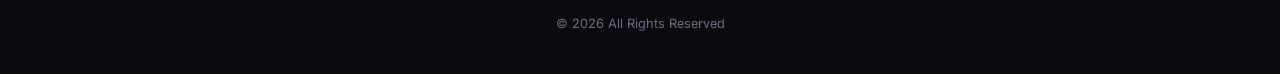
==== commit 017abd42: "update lagi lokasi pondok" ====
--- a/index.html
+++ b/index.html
@@ -599,7 +599,7 @@
                             </div>
                         </div>
                         <div class="timeline-location">
-                            <i class="fas fa-map-marker-alt"></i> Kuningan
+                            <i class="fas fa-map-marker-alt"></i> Kuningan, Jawa Barat
                         </div>
                     </div>
                 </div>
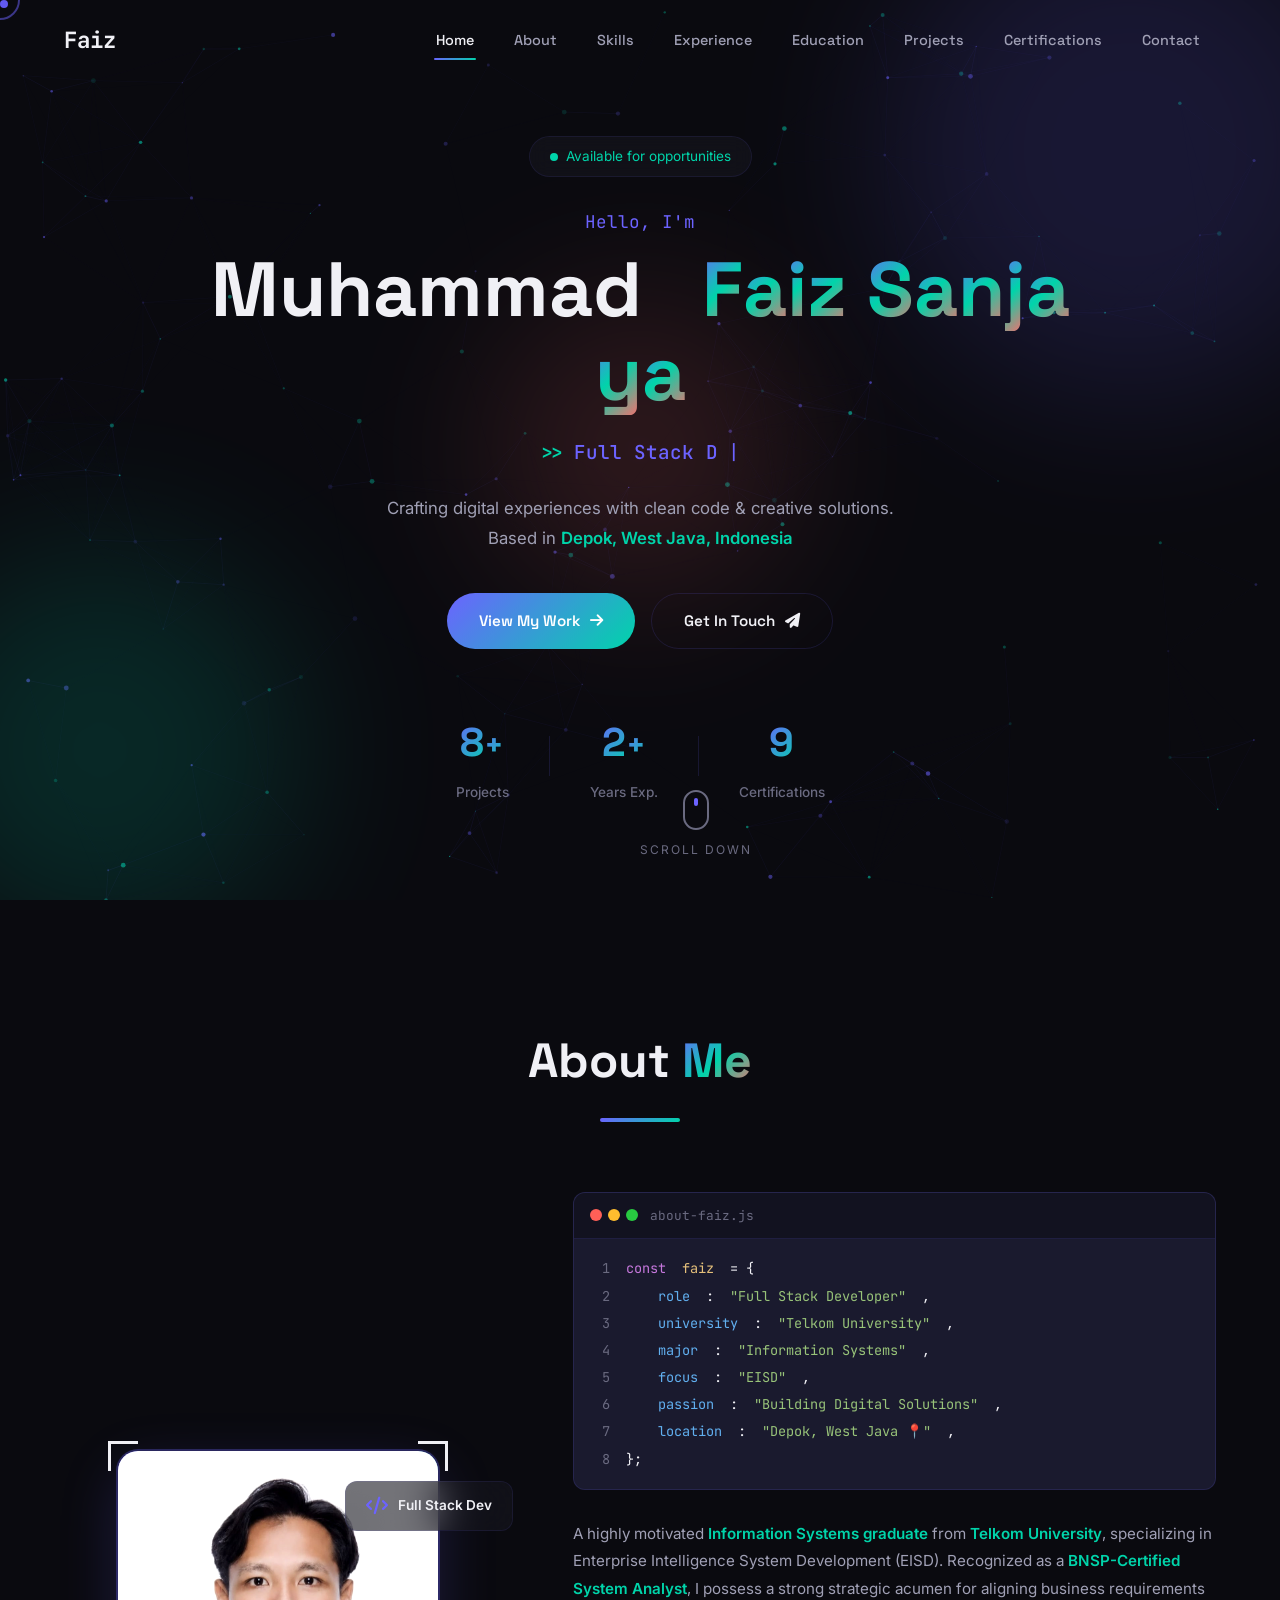
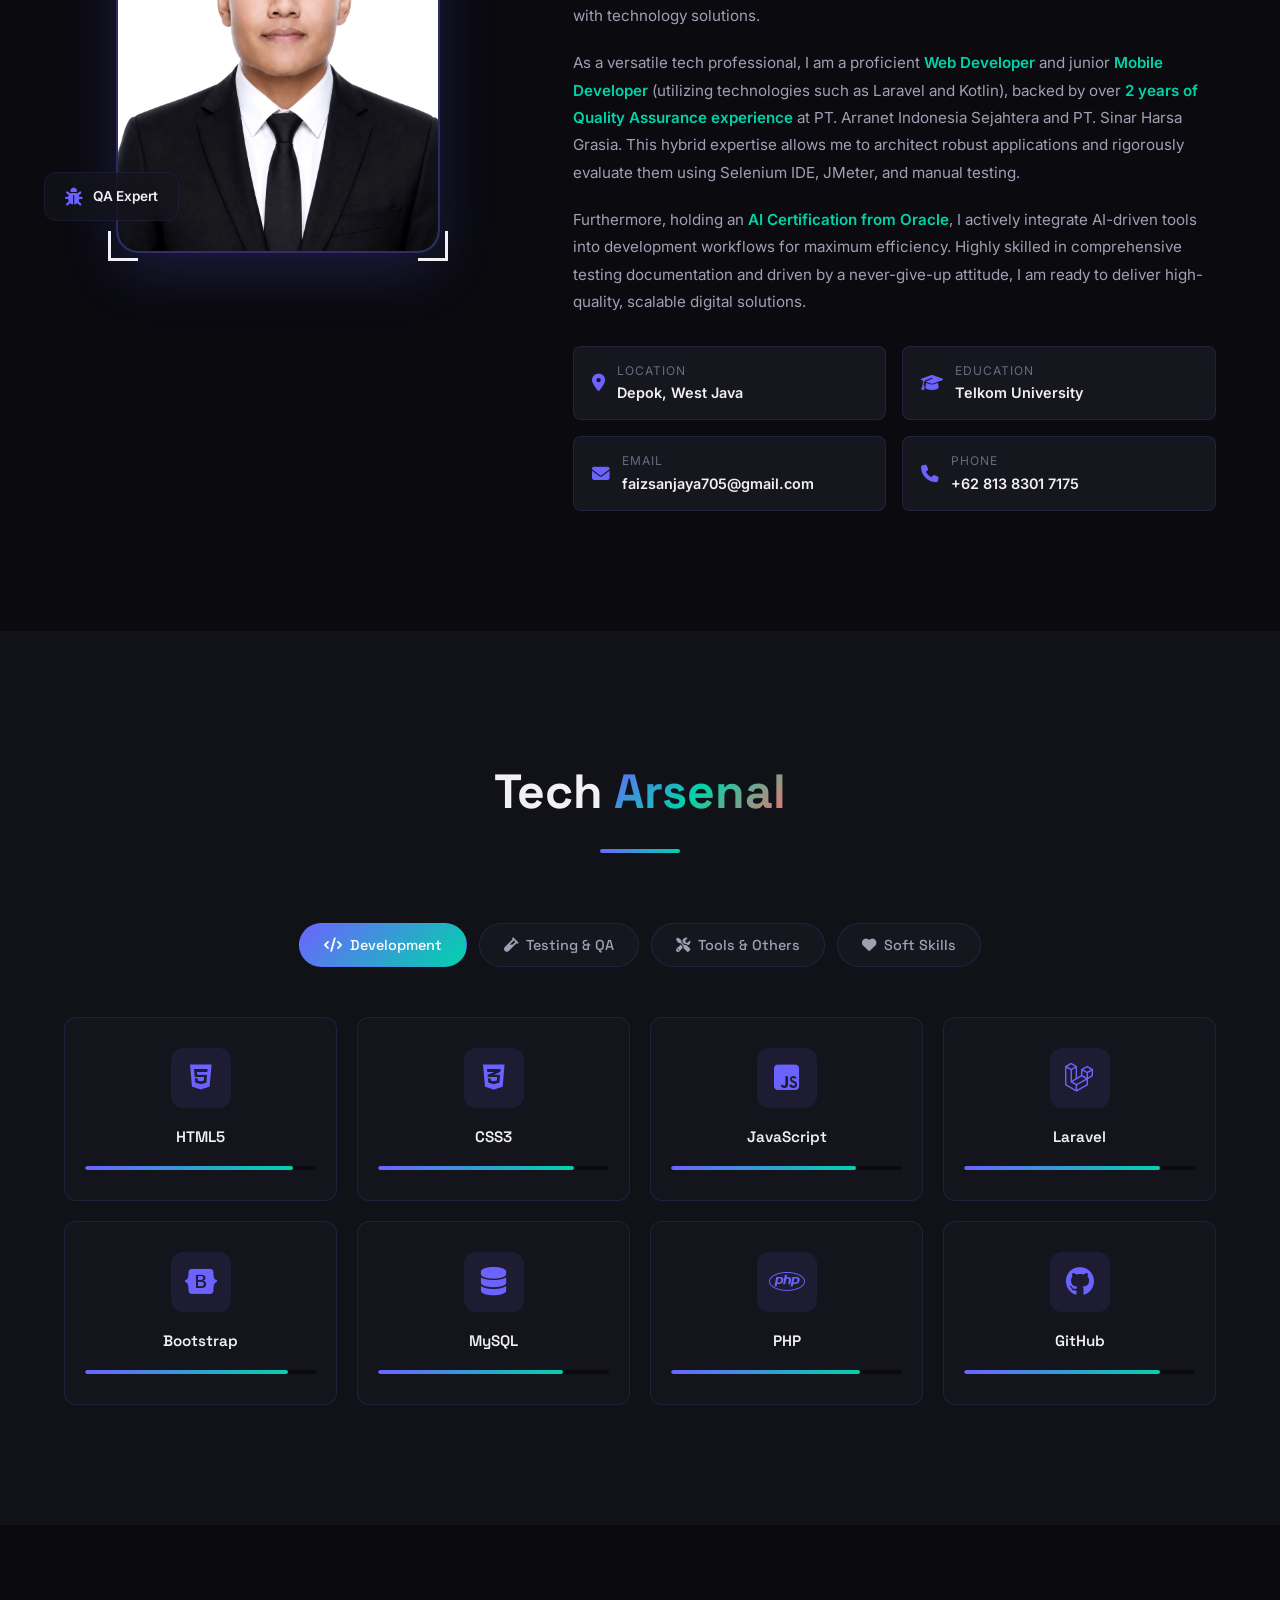
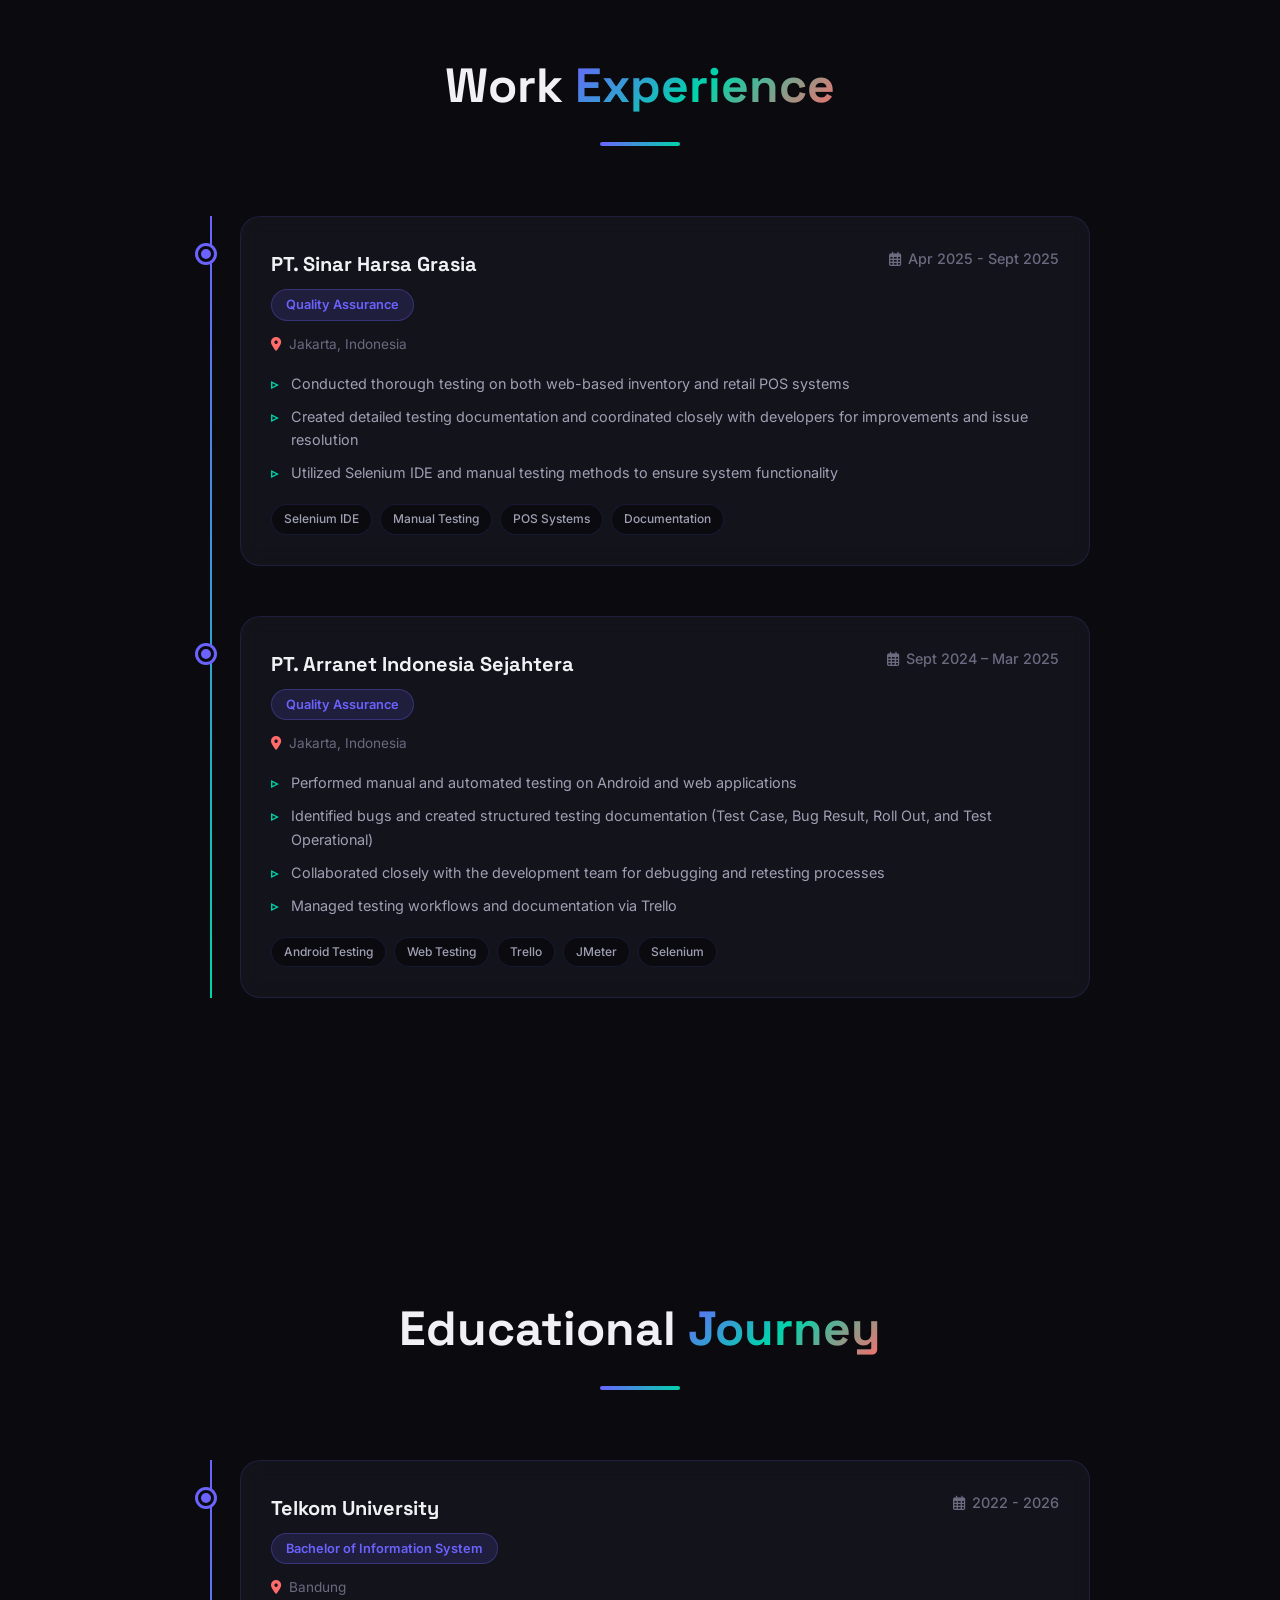
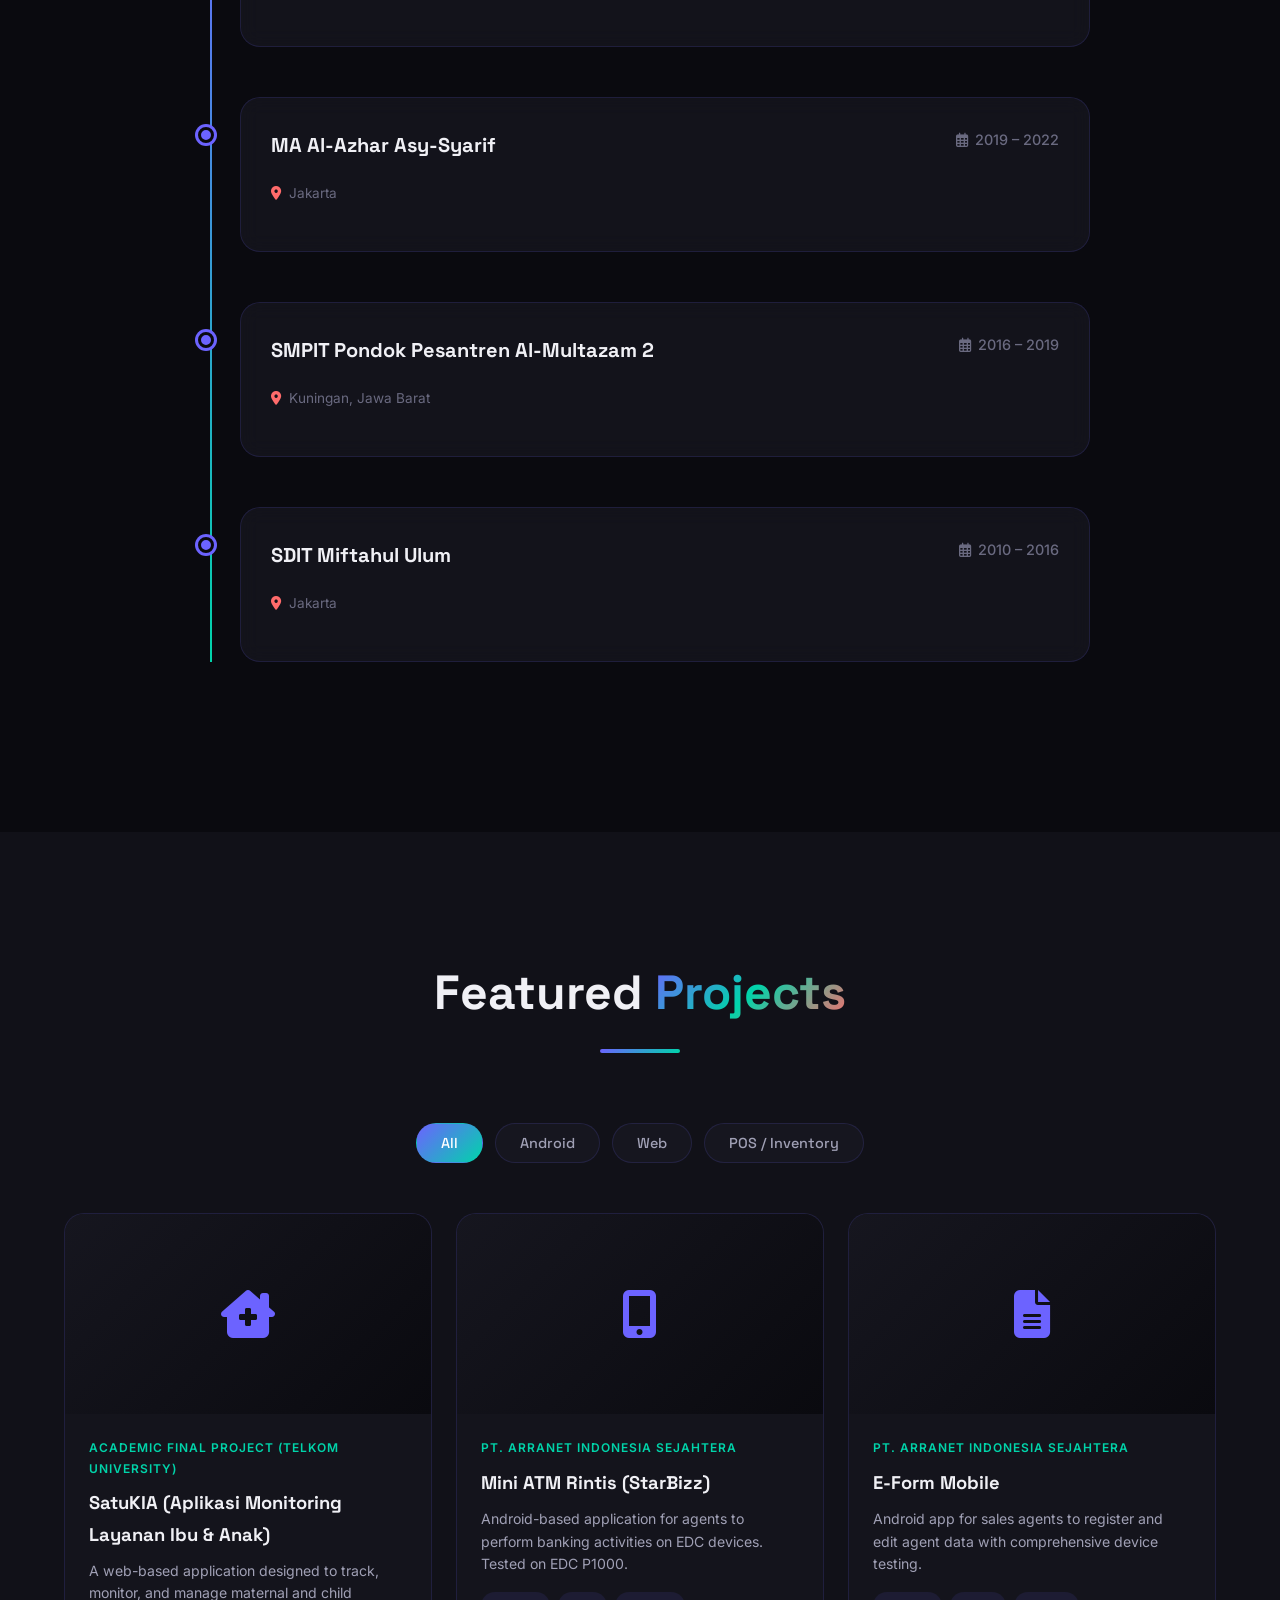
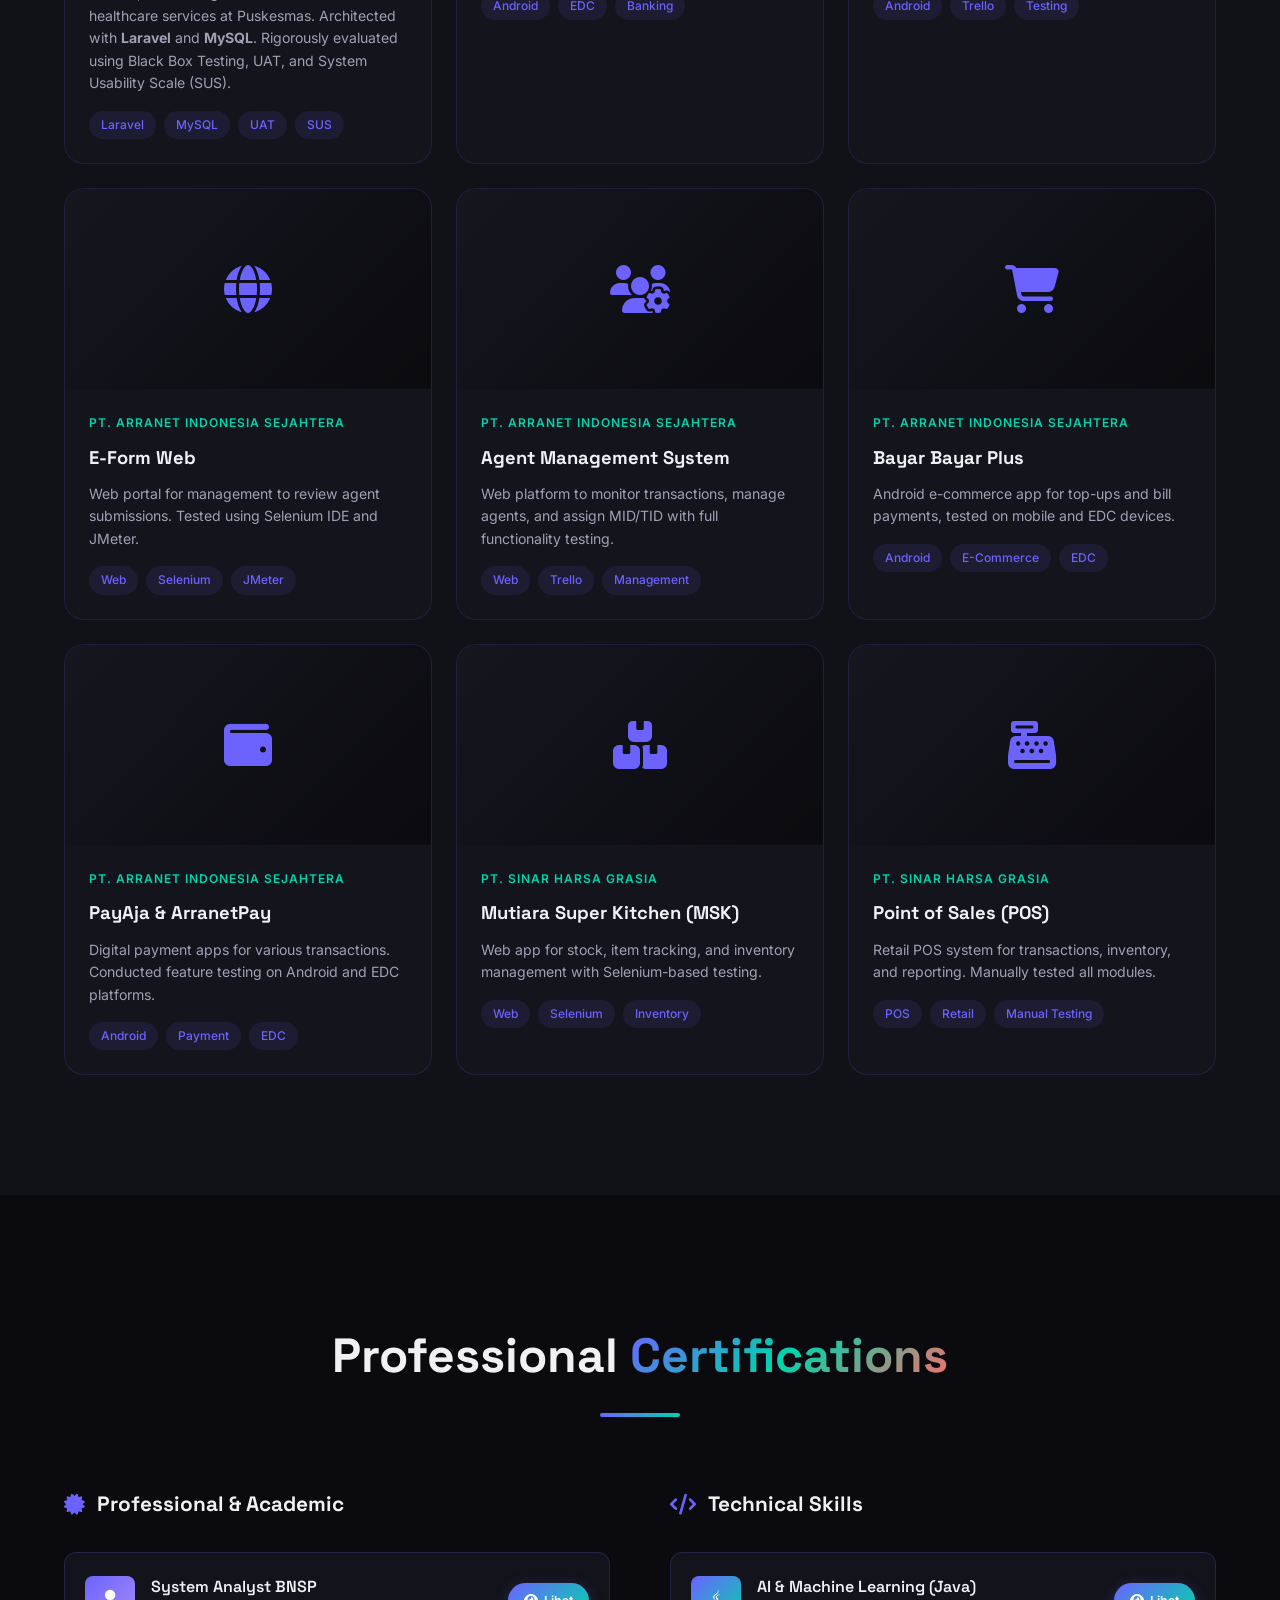
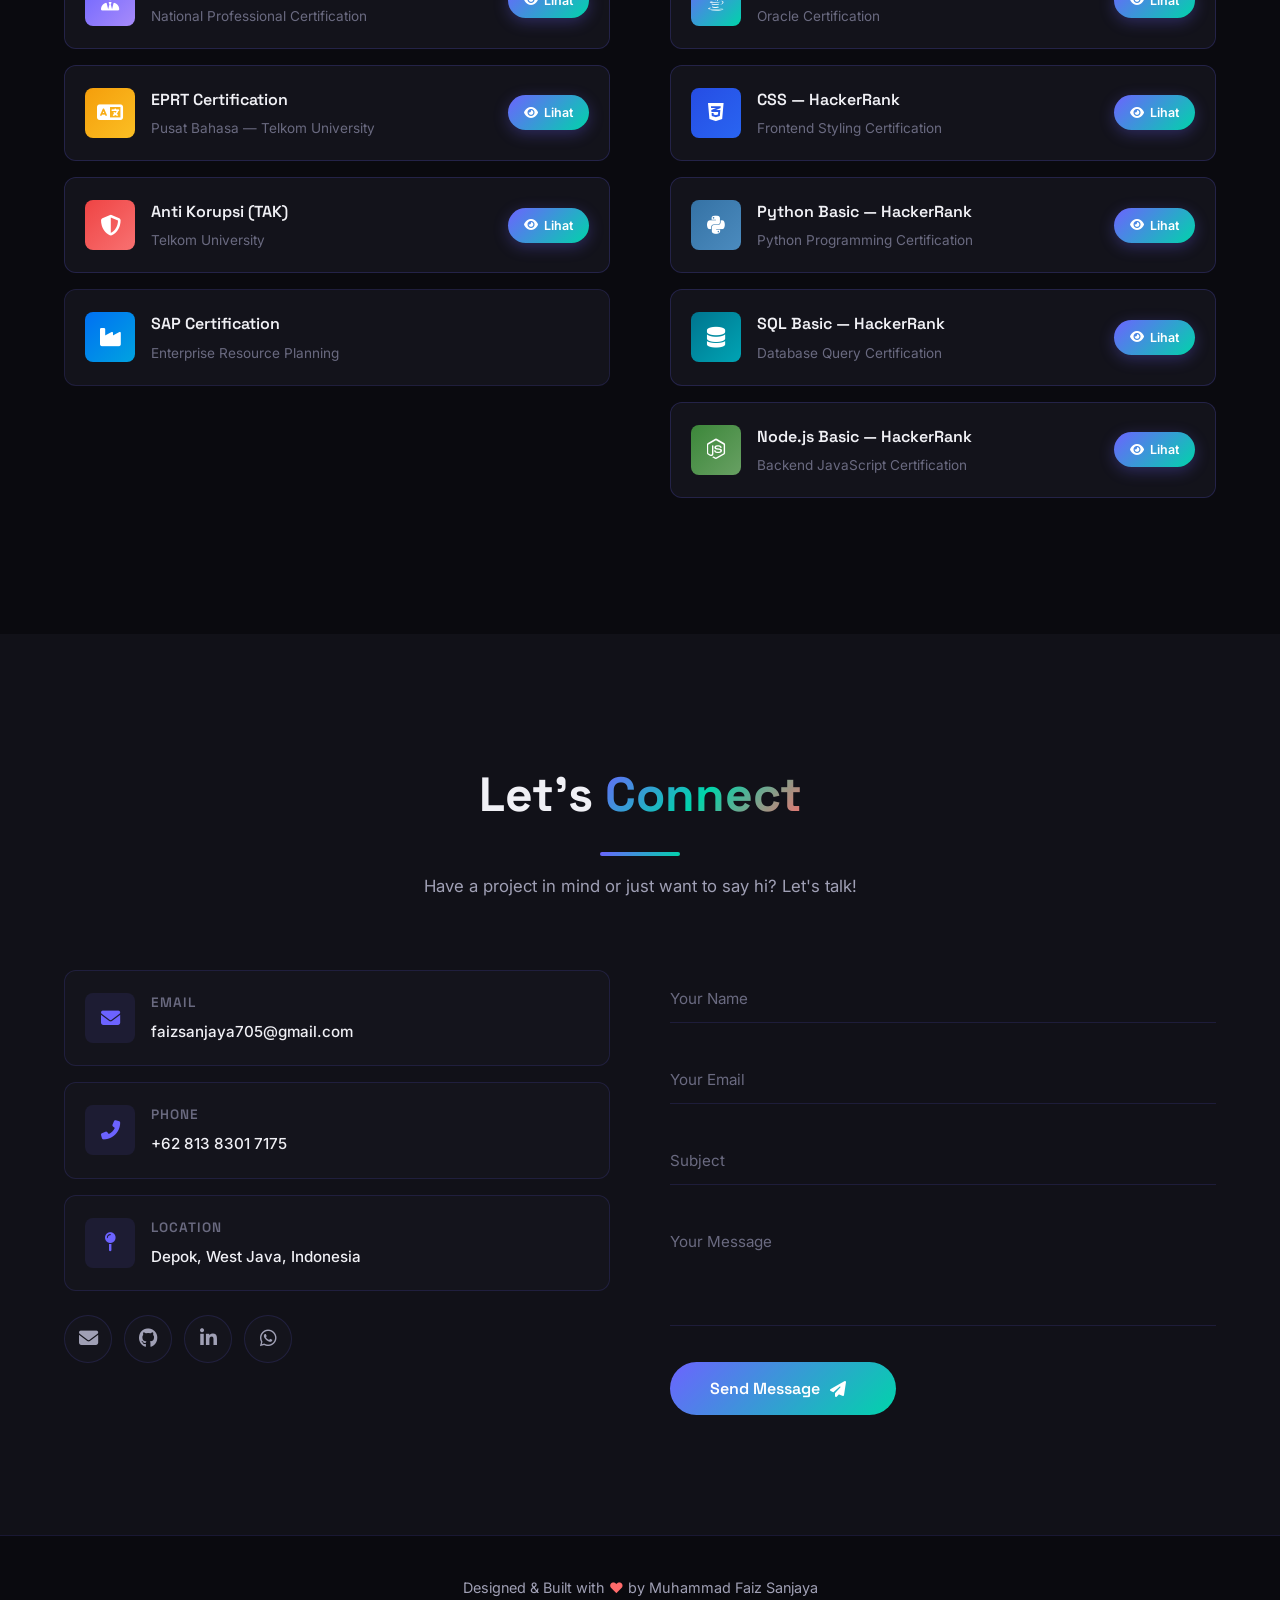
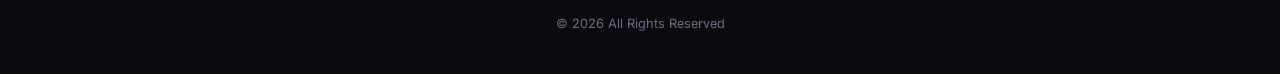
==== commit dcb46430: "update nama biar panjang" ====
--- a/index.html
+++ b/index.html
@@ -55,7 +55,7 @@
                 <span class="hero-greeting">Hello, I'm</span>
                 <span class="hero-name">
                     <span class="name-letter" style="--i:0">M</span><span class="name-letter" style="--i:1">u</span><span class="name-letter" style="--i:2">h</span><span class="name-letter" style="--i:3">a</span><span class="name-letter" style="--i:4">m</span><span class="name-letter" style="--i:5">m</span><span class="name-letter" style="--i:6">a</span><span class="name-letter" style="--i:7">d</span>
-                    <br>
+                    &nbsp;
                     <span class="name-letter accent" style="--i:8">F</span><span class="name-letter accent" style="--i:9">a</span><span class="name-letter accent" style="--i:10">i</span><span class="name-letter accent" style="--i:11">z</span>
                     <span class="name-letter accent" style="--i:12">S</span><span class="name-letter accent" style="--i:13">a</span><span class="name-letter accent" style="--i:14">n</span><span class="name-letter accent" style="--i:15">j</span><span class="name-letter accent" style="--i:16">a</span><span class="name-letter accent" style="--i:17">y</span><span class="name-letter accent" style="--i:18">a</span>
                 </span>
@@ -86,12 +86,12 @@
                 </div>
                 <div class="stat-divider"></div>
                 <div class="stat-item">
-                    <span class="stat-number" data-count="1">0</span><span class="stat-plus">+</span>
+                    <span class="stat-number" data-count="2">0</span><span class="stat-plus">+</span>
                     <span class="stat-label">Years Exp.</span>
                 </div>
                 <div class="stat-divider"></div>
                 <div class="stat-item">
-                    <span class="stat-number" data-count="3">0</span>
+                    <span class="stat-number" data-count="9">0</span>
                     <span class="stat-label">Certifications</span>
                 </div>
             </div>
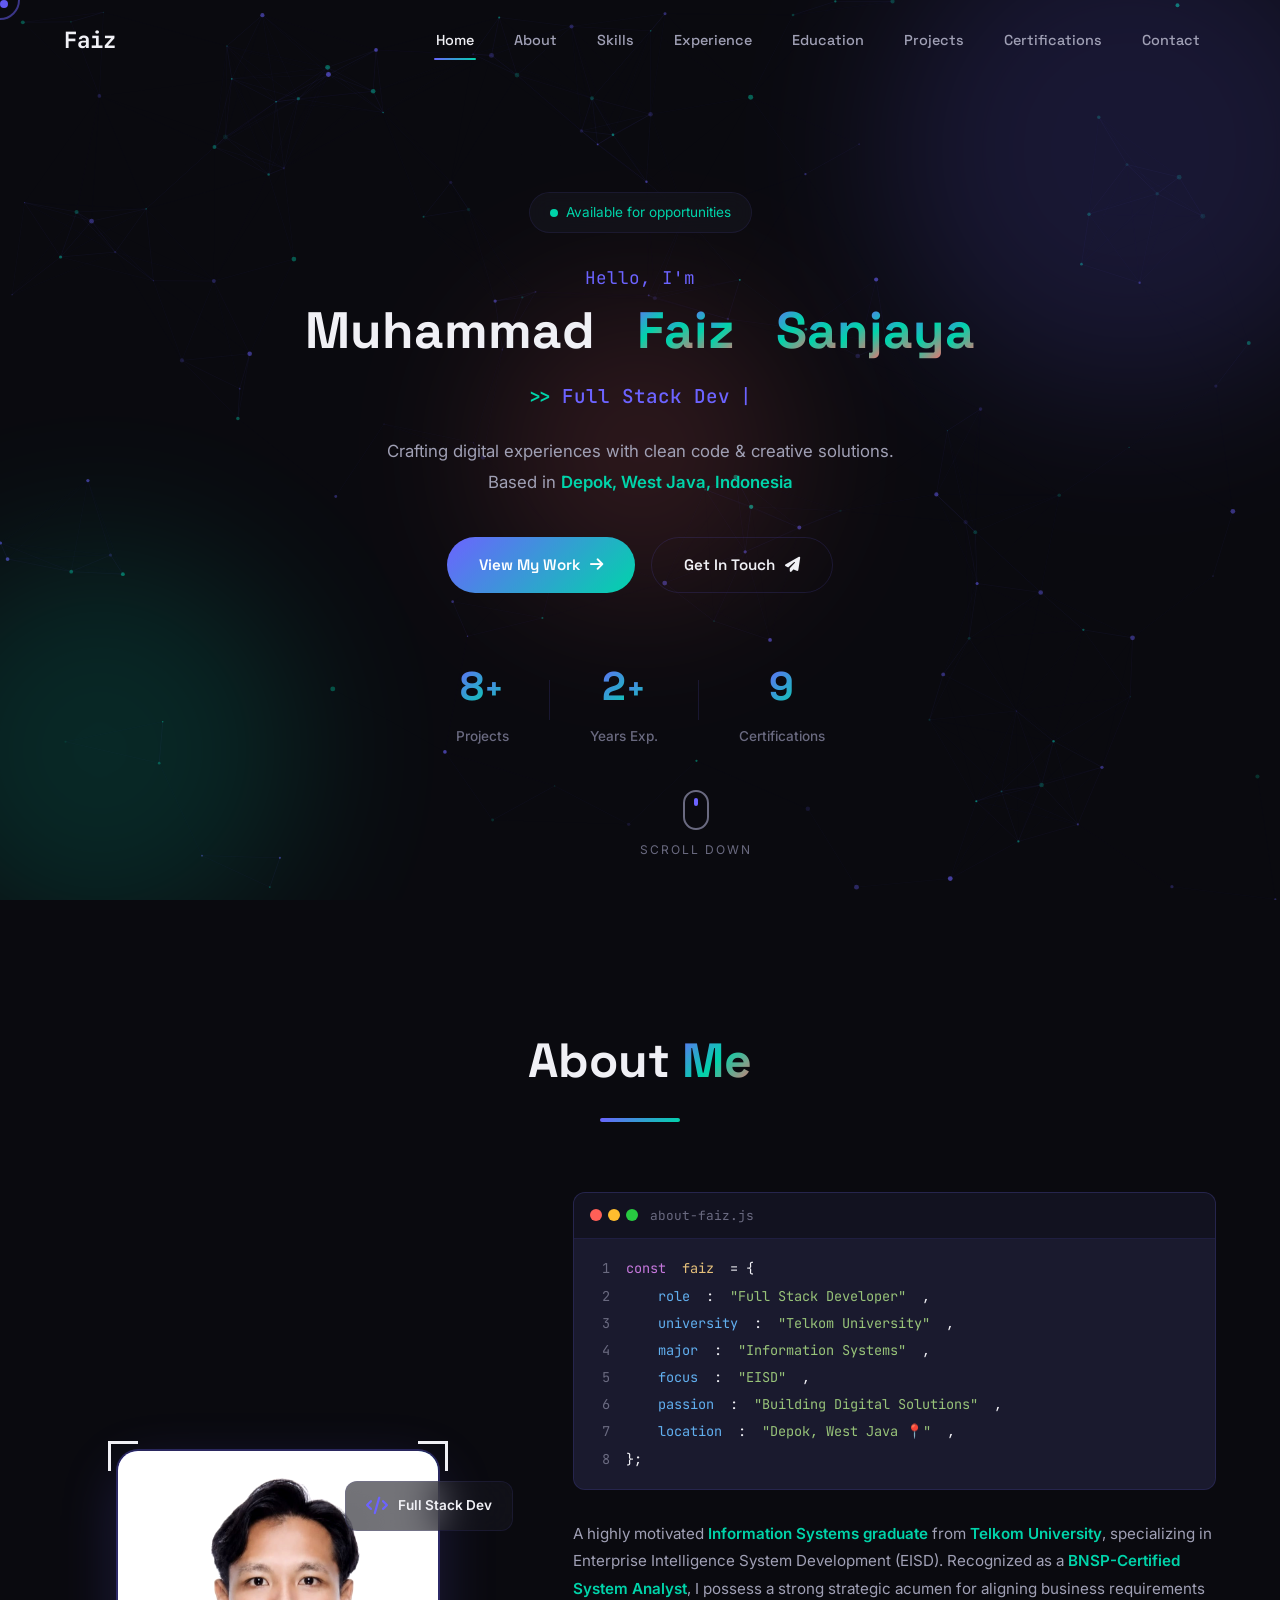
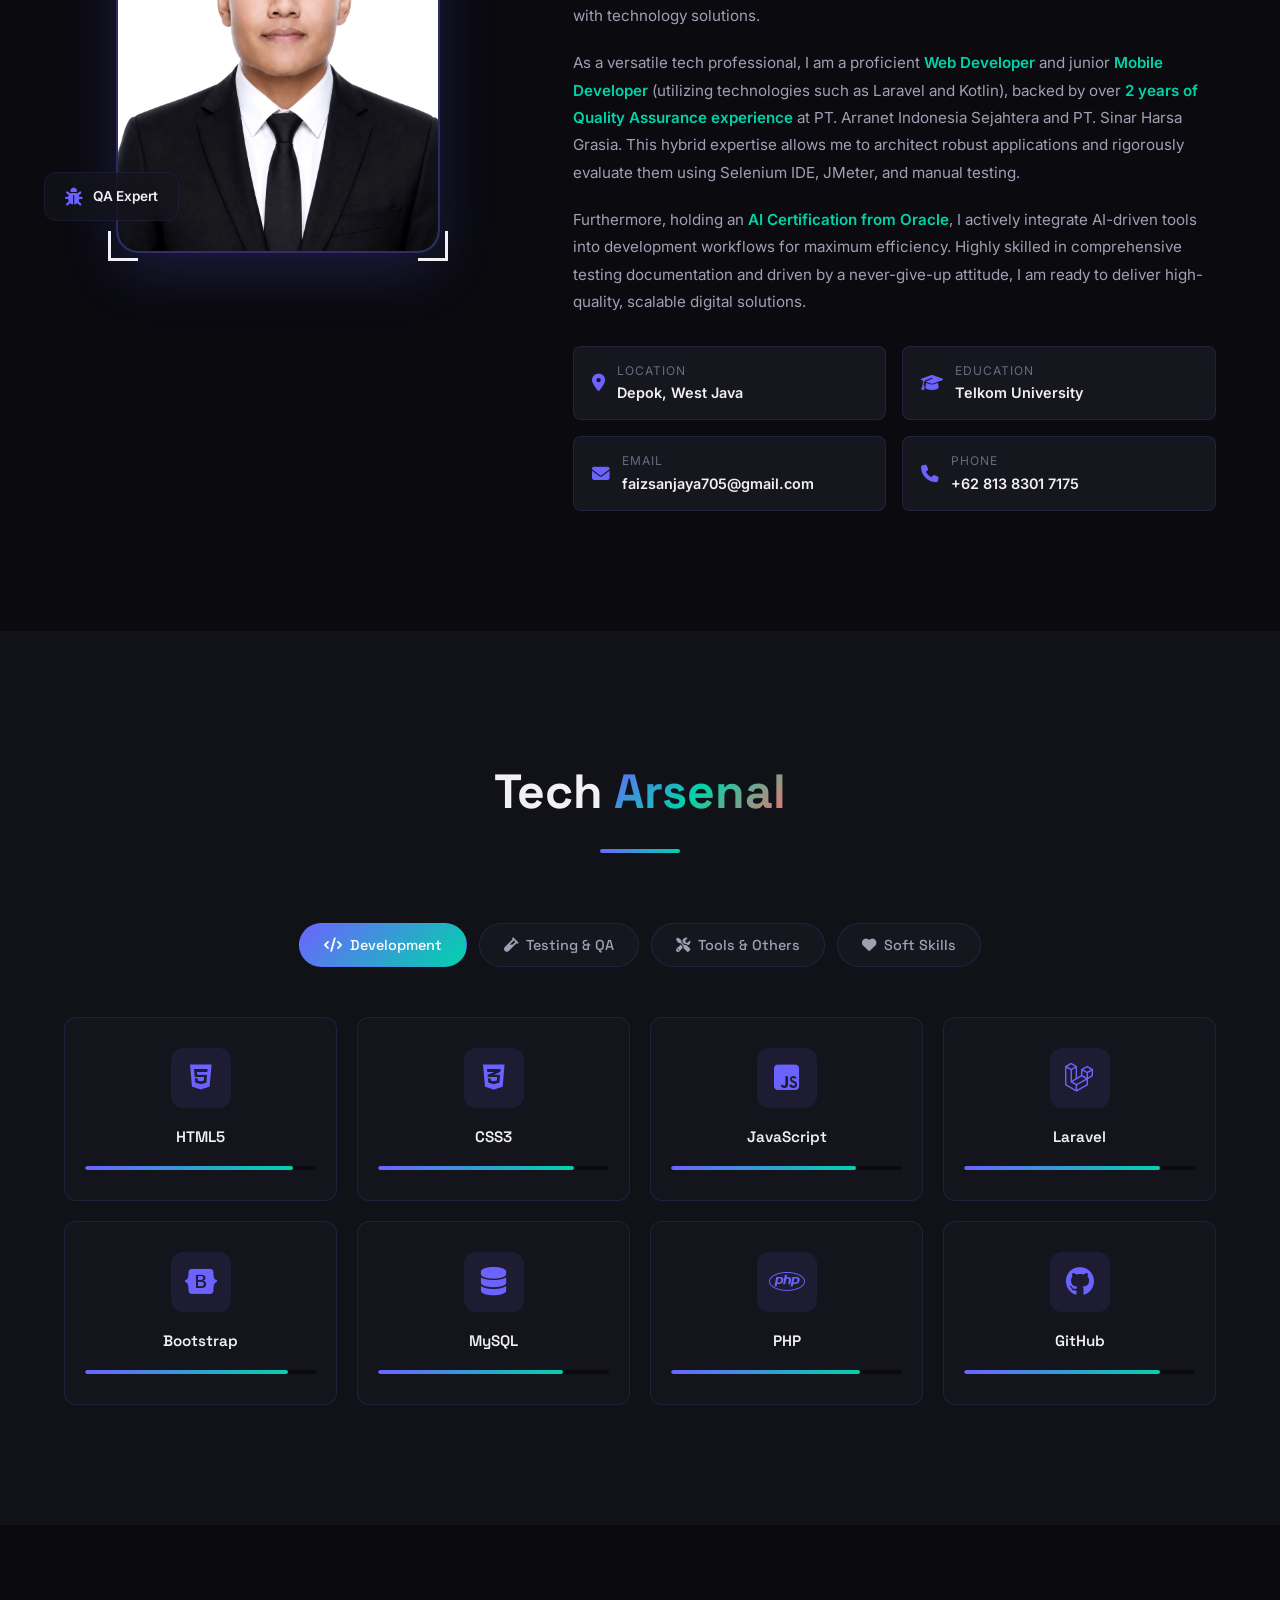
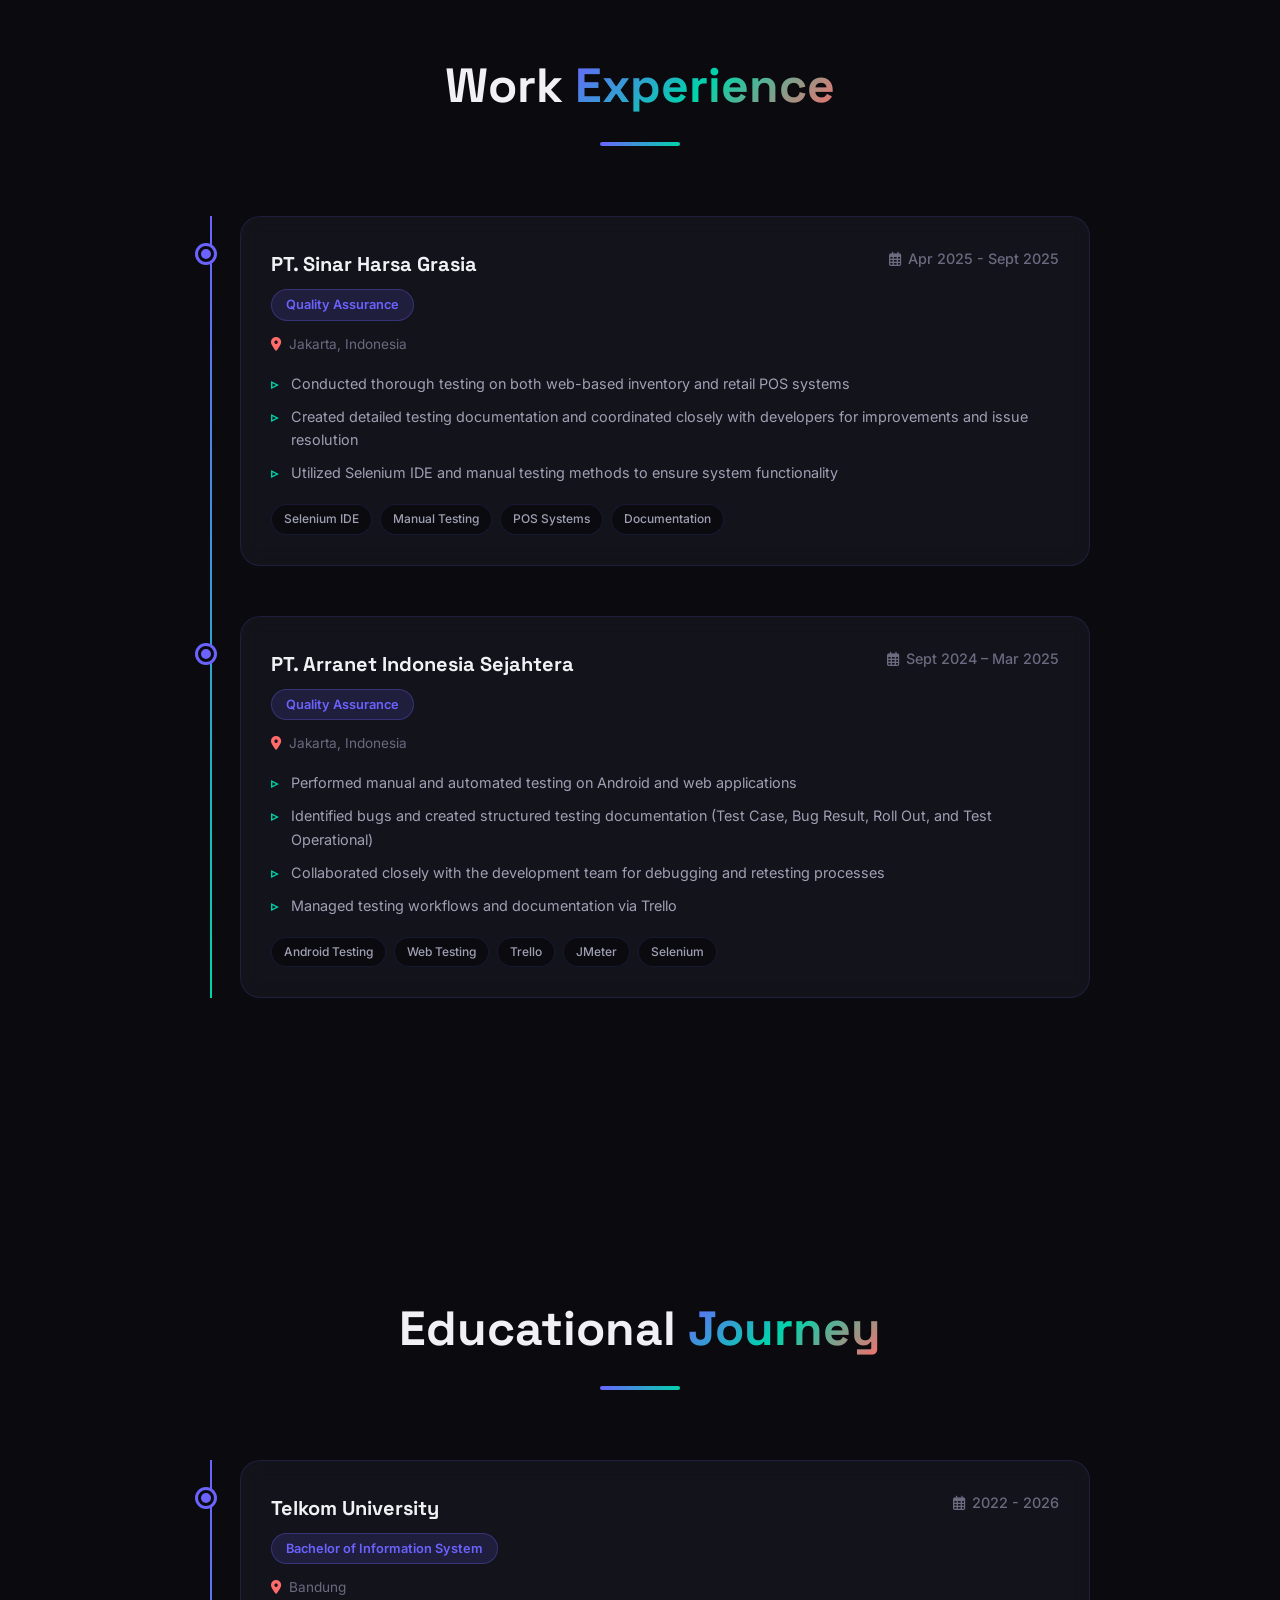
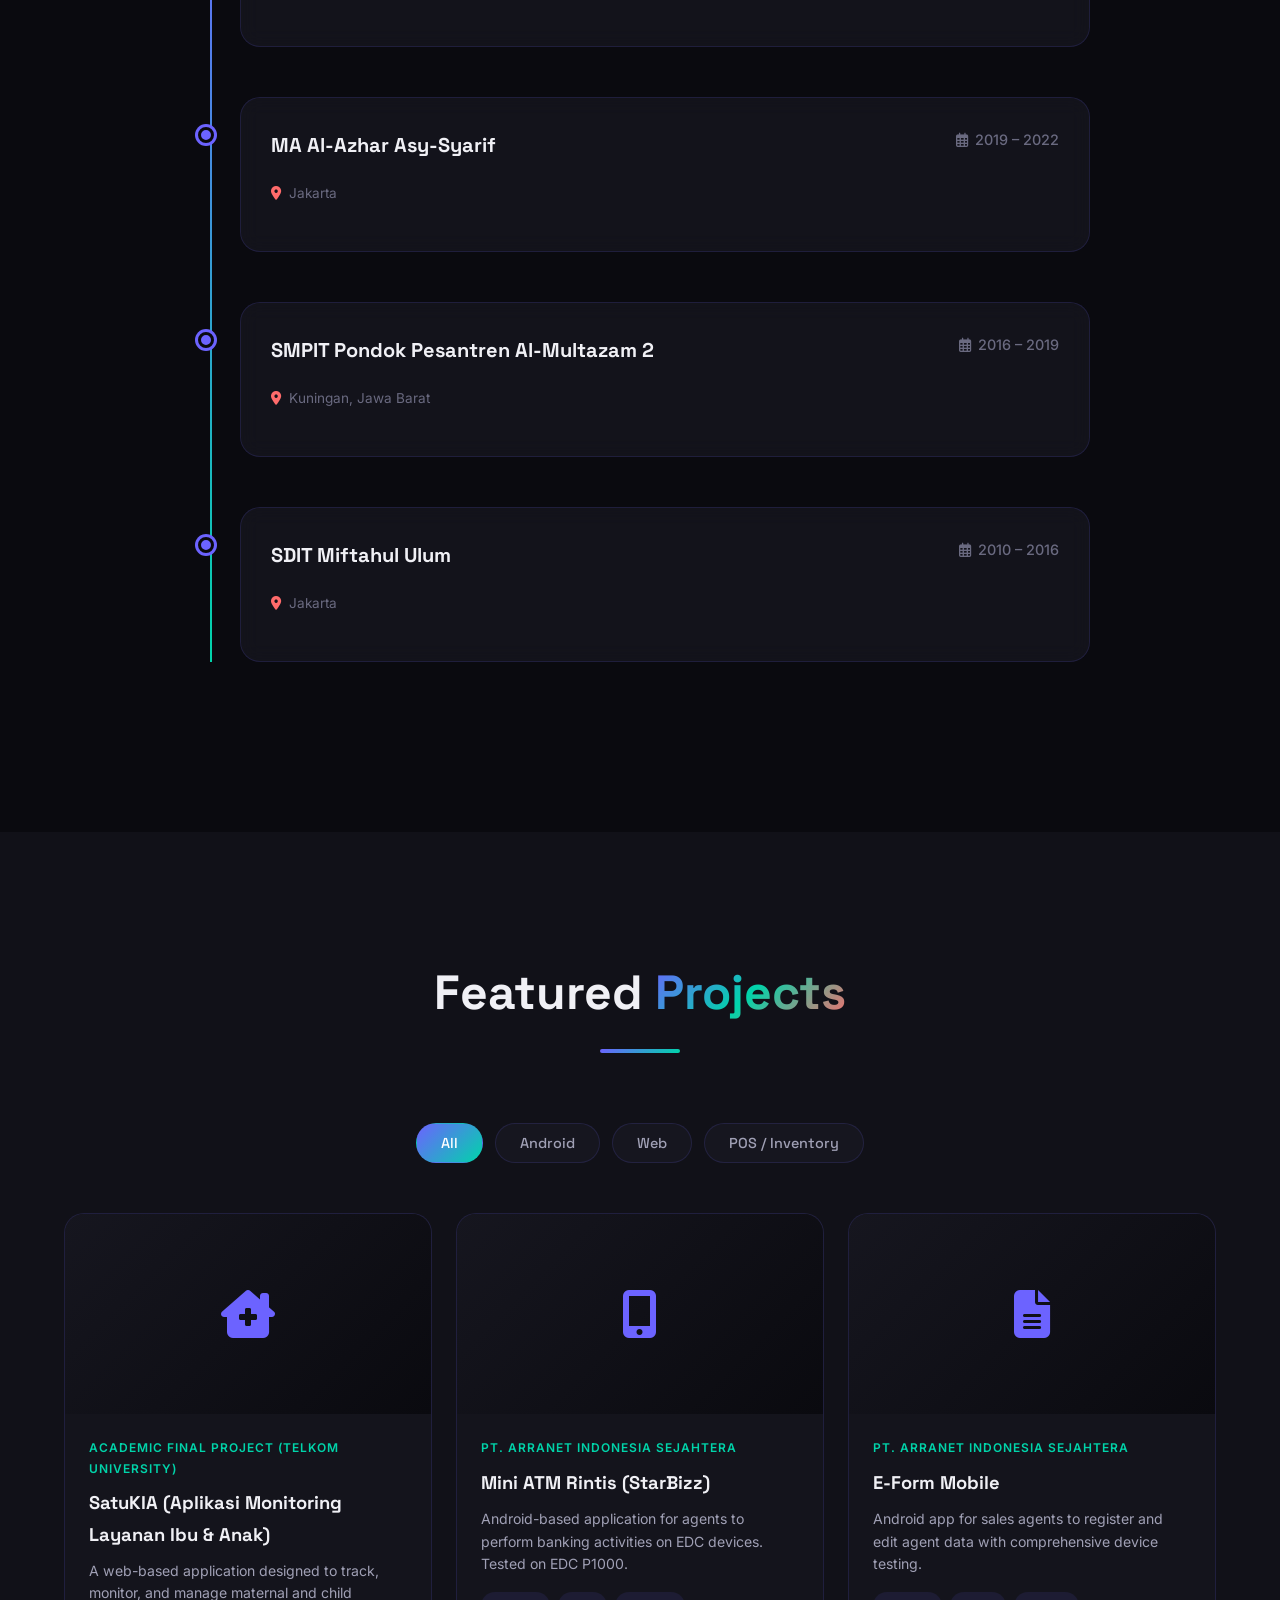
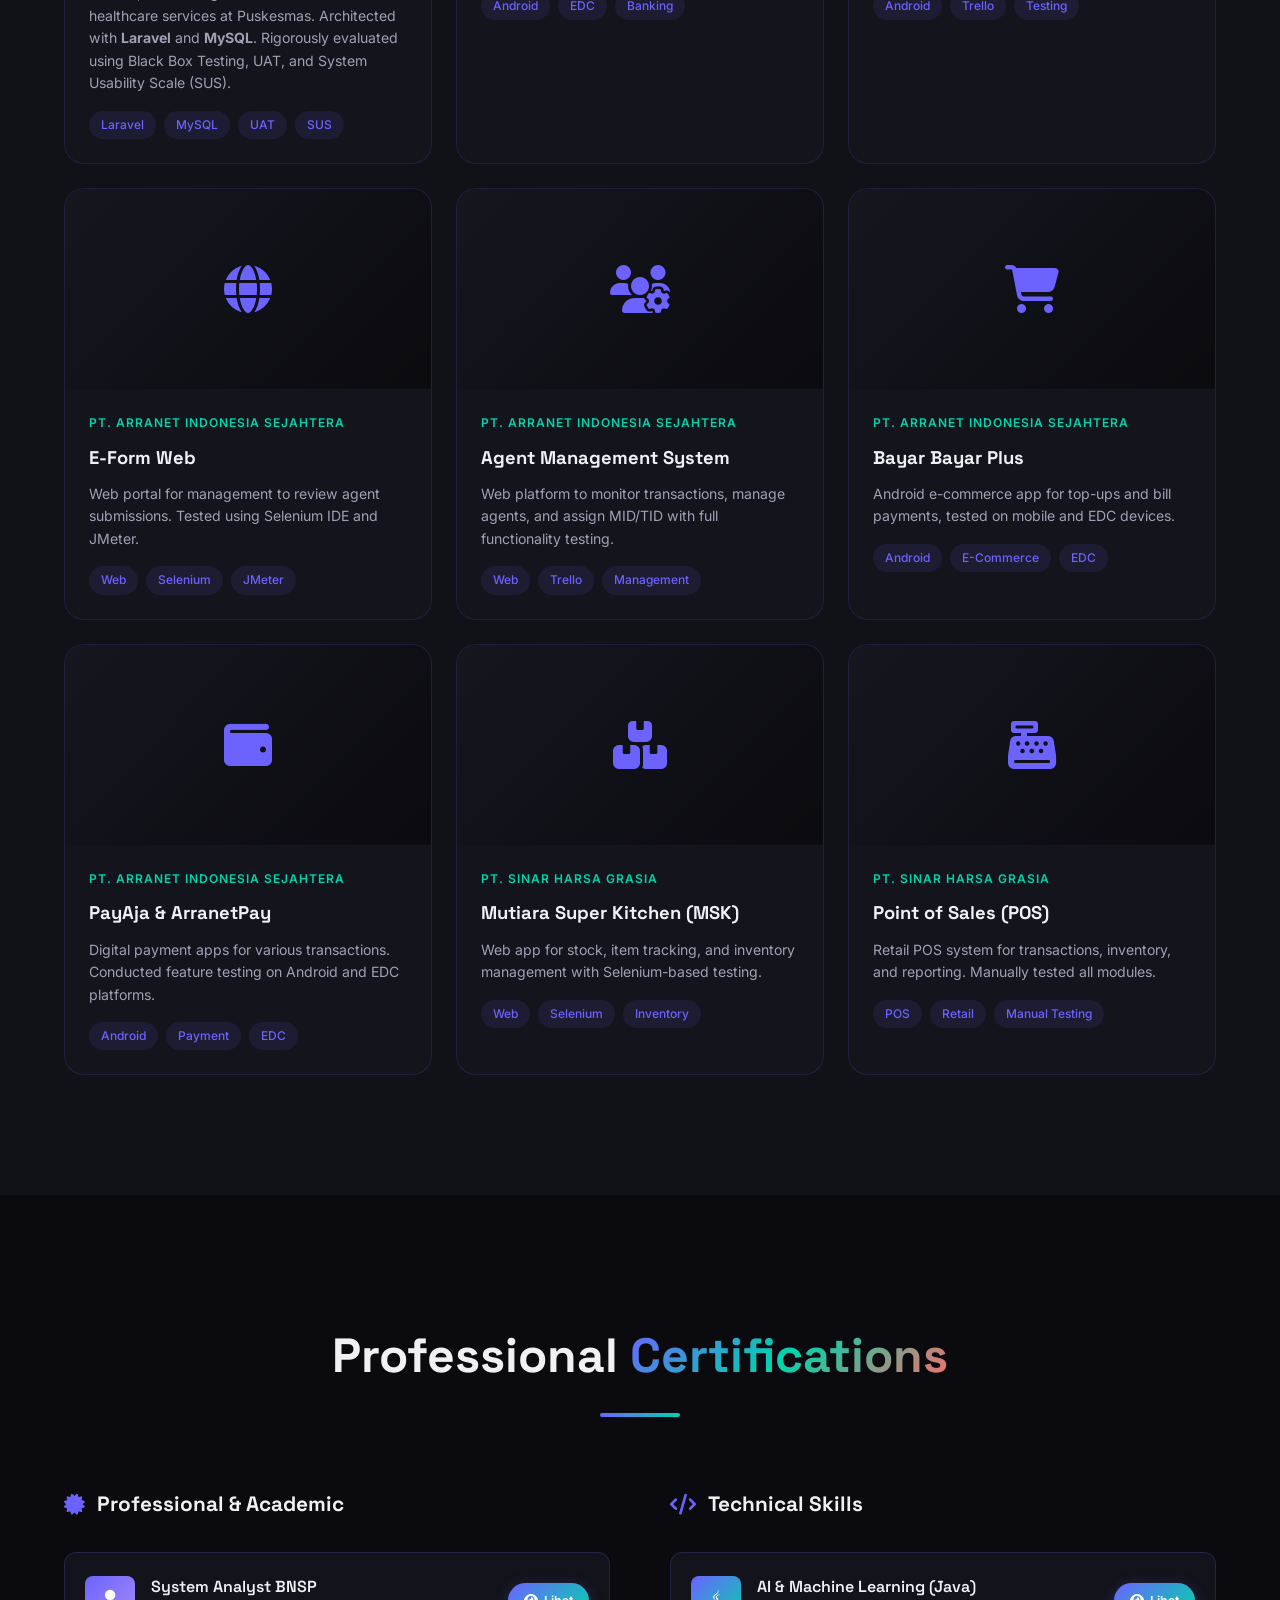
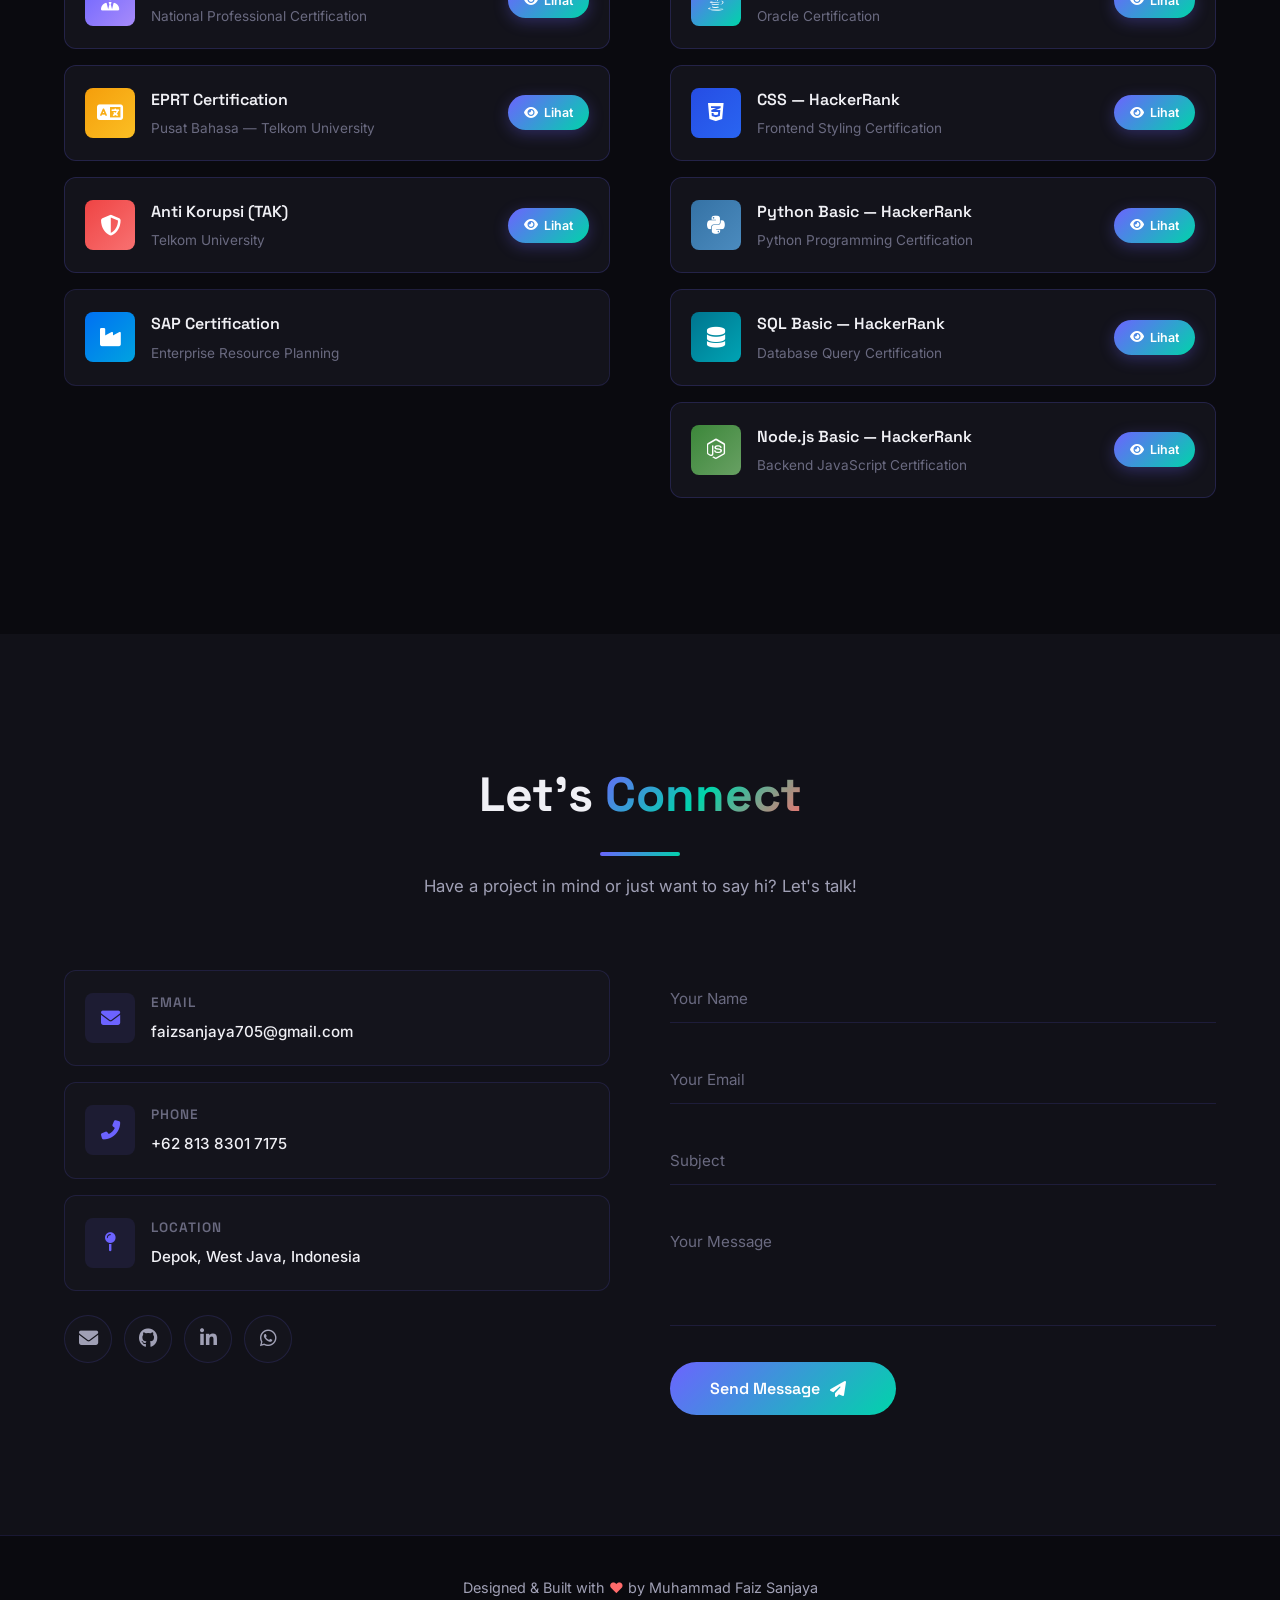
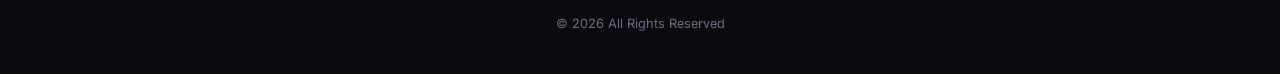
==== commit 0c1641ca: "update lagi ajah euy" ====
--- a/index.html
+++ b/index.html
@@ -55,8 +55,9 @@
                 <span class="hero-greeting">Hello, I'm</span>
                 <span class="hero-name">
                     <span class="name-letter" style="--i:0">M</span><span class="name-letter" style="--i:1">u</span><span class="name-letter" style="--i:2">h</span><span class="name-letter" style="--i:3">a</span><span class="name-letter" style="--i:4">m</span><span class="name-letter" style="--i:5">m</span><span class="name-letter" style="--i:6">a</span><span class="name-letter" style="--i:7">d</span>
-                    &nbsp;
+                    <span class="name-space"></span>
                     <span class="name-letter accent" style="--i:8">F</span><span class="name-letter accent" style="--i:9">a</span><span class="name-letter accent" style="--i:10">i</span><span class="name-letter accent" style="--i:11">z</span>
+                    <span class="name-space"></span>
                     <span class="name-letter accent" style="--i:12">S</span><span class="name-letter accent" style="--i:13">a</span><span class="name-letter accent" style="--i:14">n</span><span class="name-letter accent" style="--i:15">j</span><span class="name-letter accent" style="--i:16">a</span><span class="name-letter accent" style="--i:17">y</span><span class="name-letter accent" style="--i:18">a</span>
                 </span>
             </h1>
--- a/style.css
+++ b/style.css
@@ -365,10 +365,11 @@
 .hero-name {
     display: block;
     font-family: var(--font-primary);
-    font-size: clamp(2.5rem, 6vw, 5rem);
+    font-size: clamp(1.5rem, 4vw, 3.8rem);
     font-weight: 800;
     line-height: 1.1;
     margin-bottom: 20px;
+    white-space: nowrap;
     animation: fadeInUp 1s ease 0.6s both;
 }
 
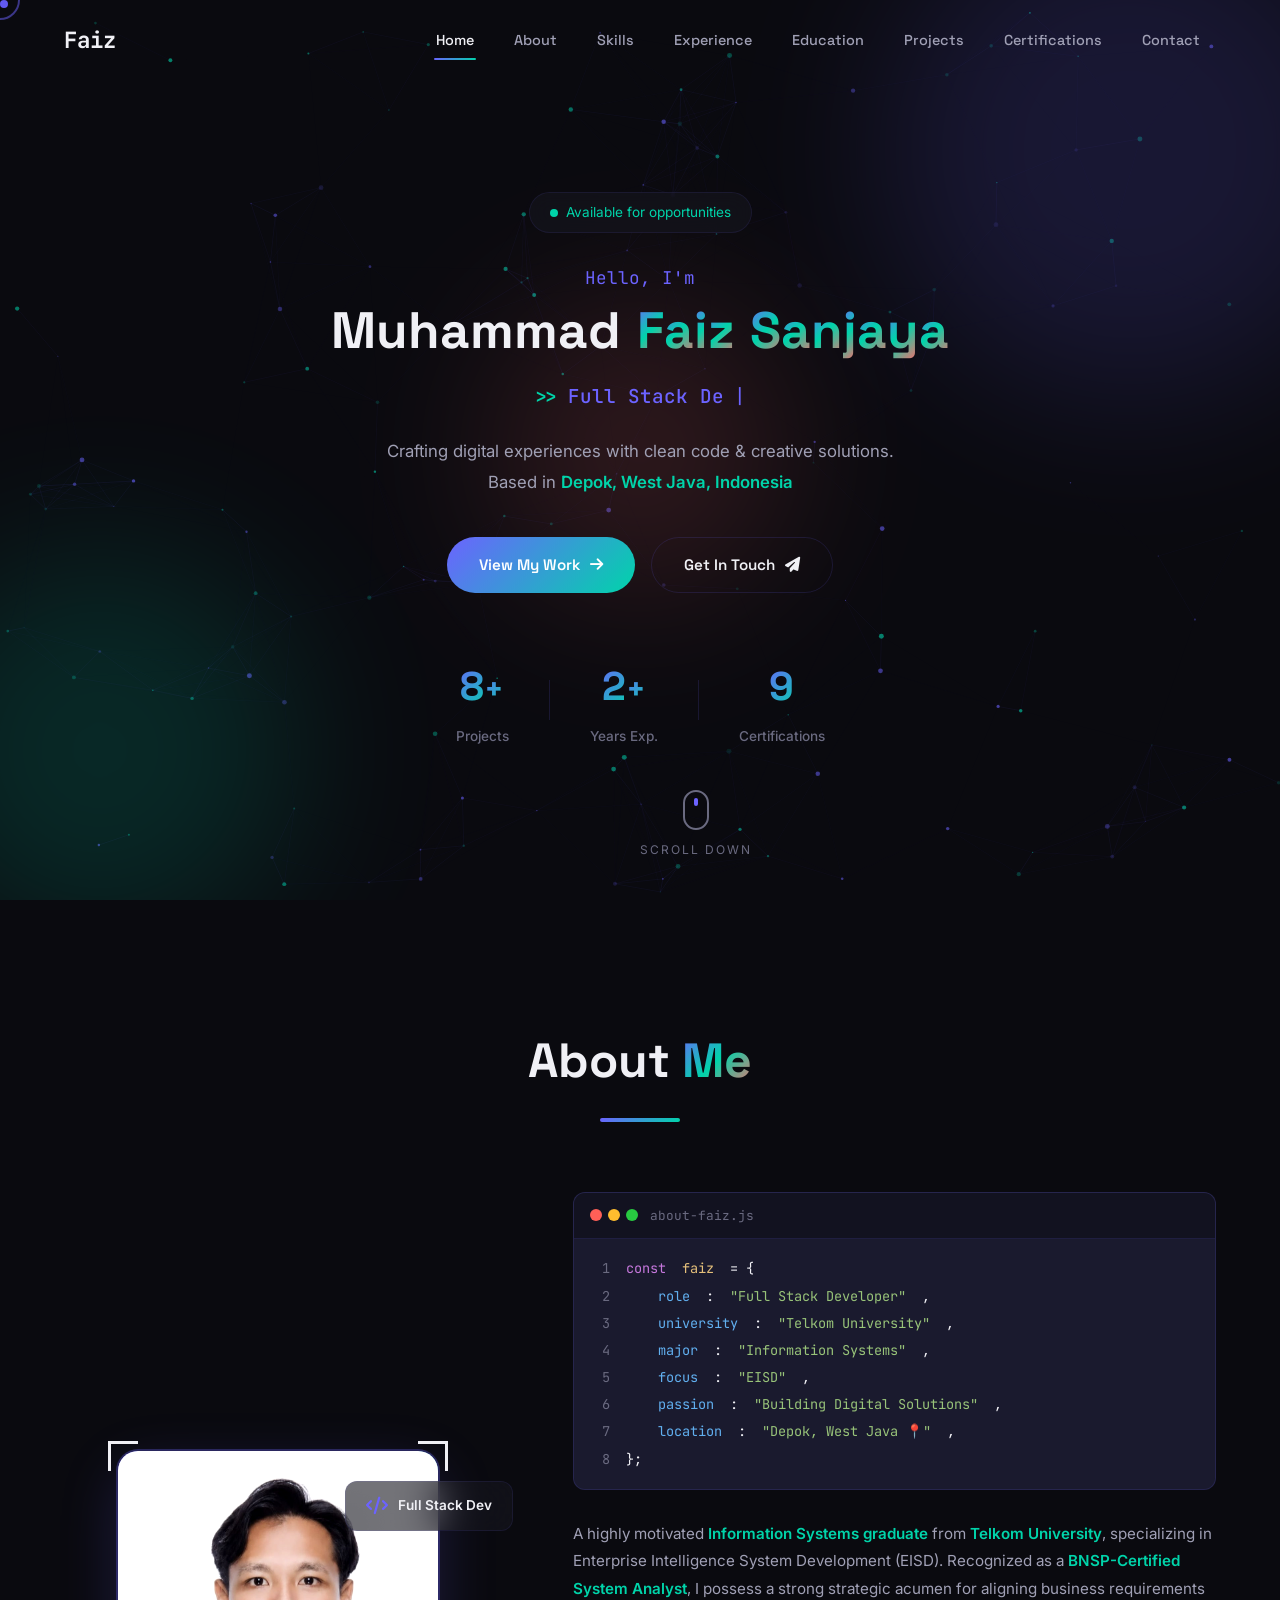
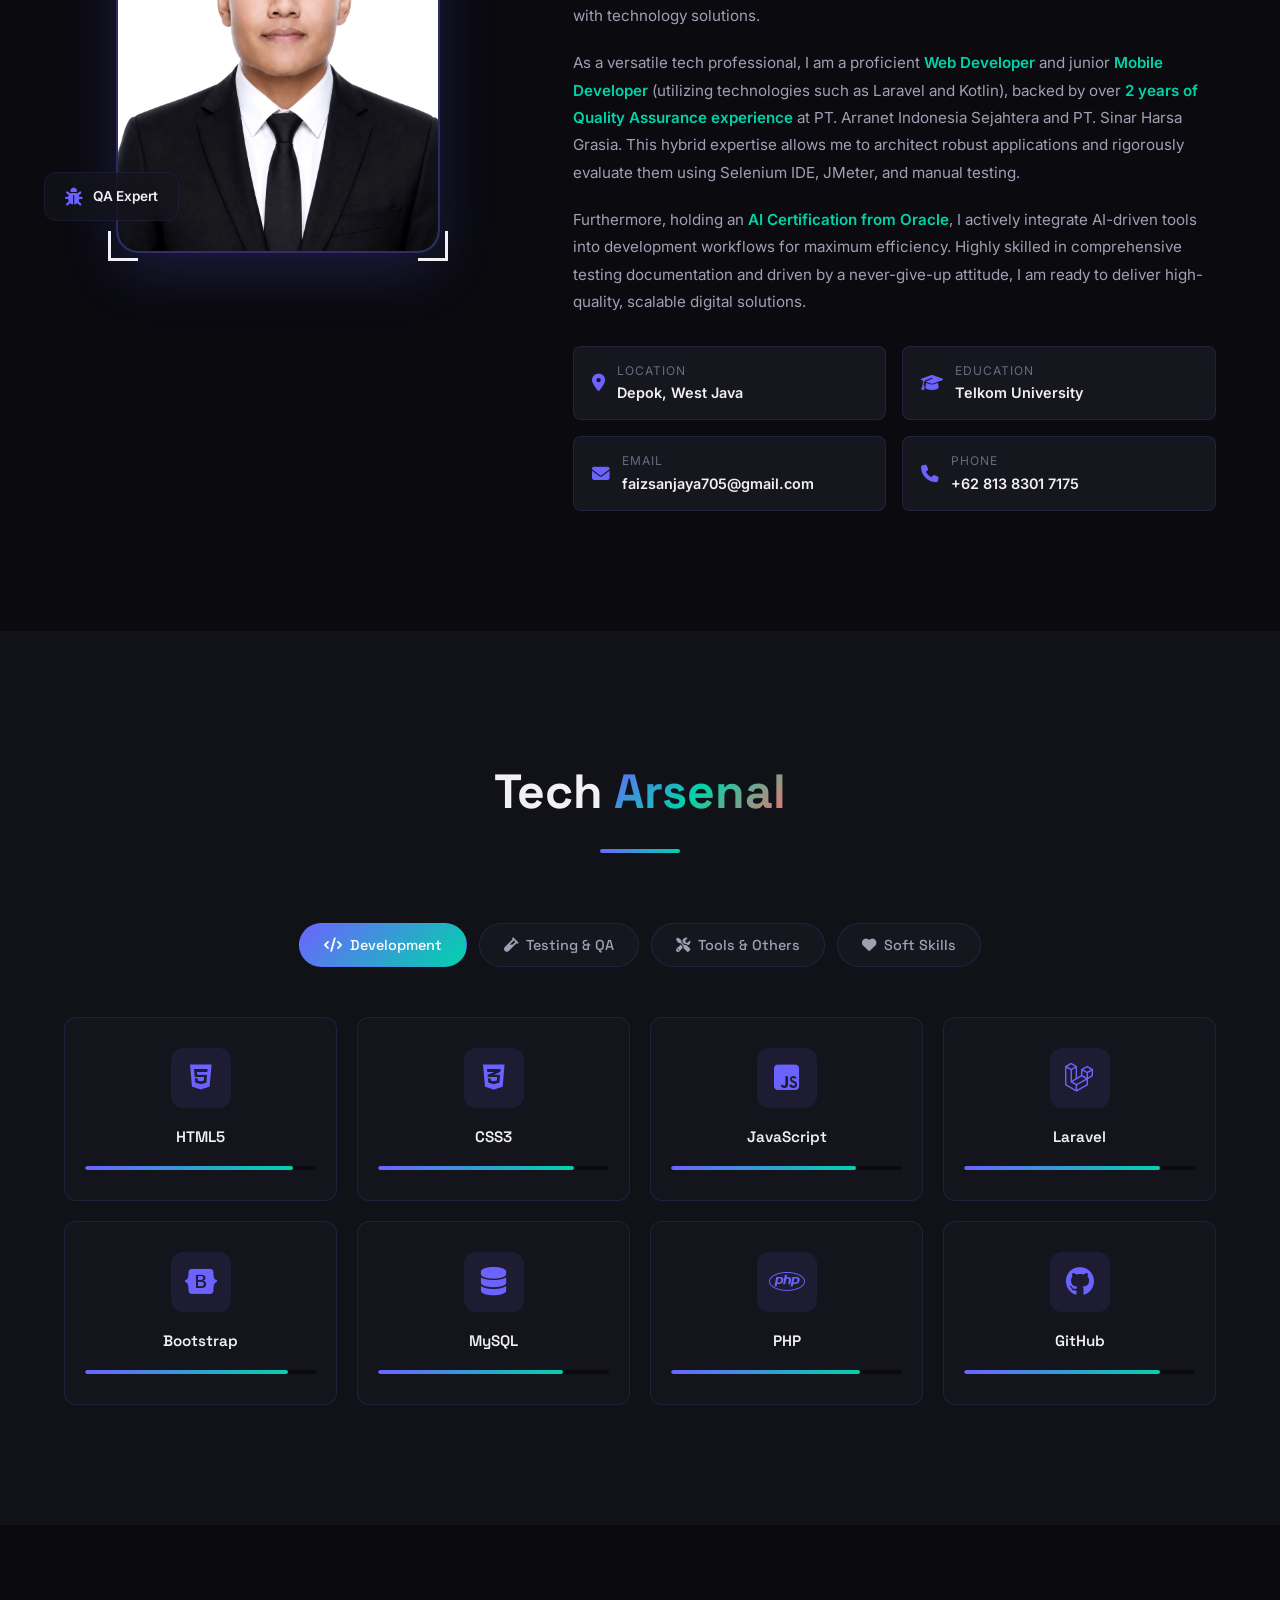
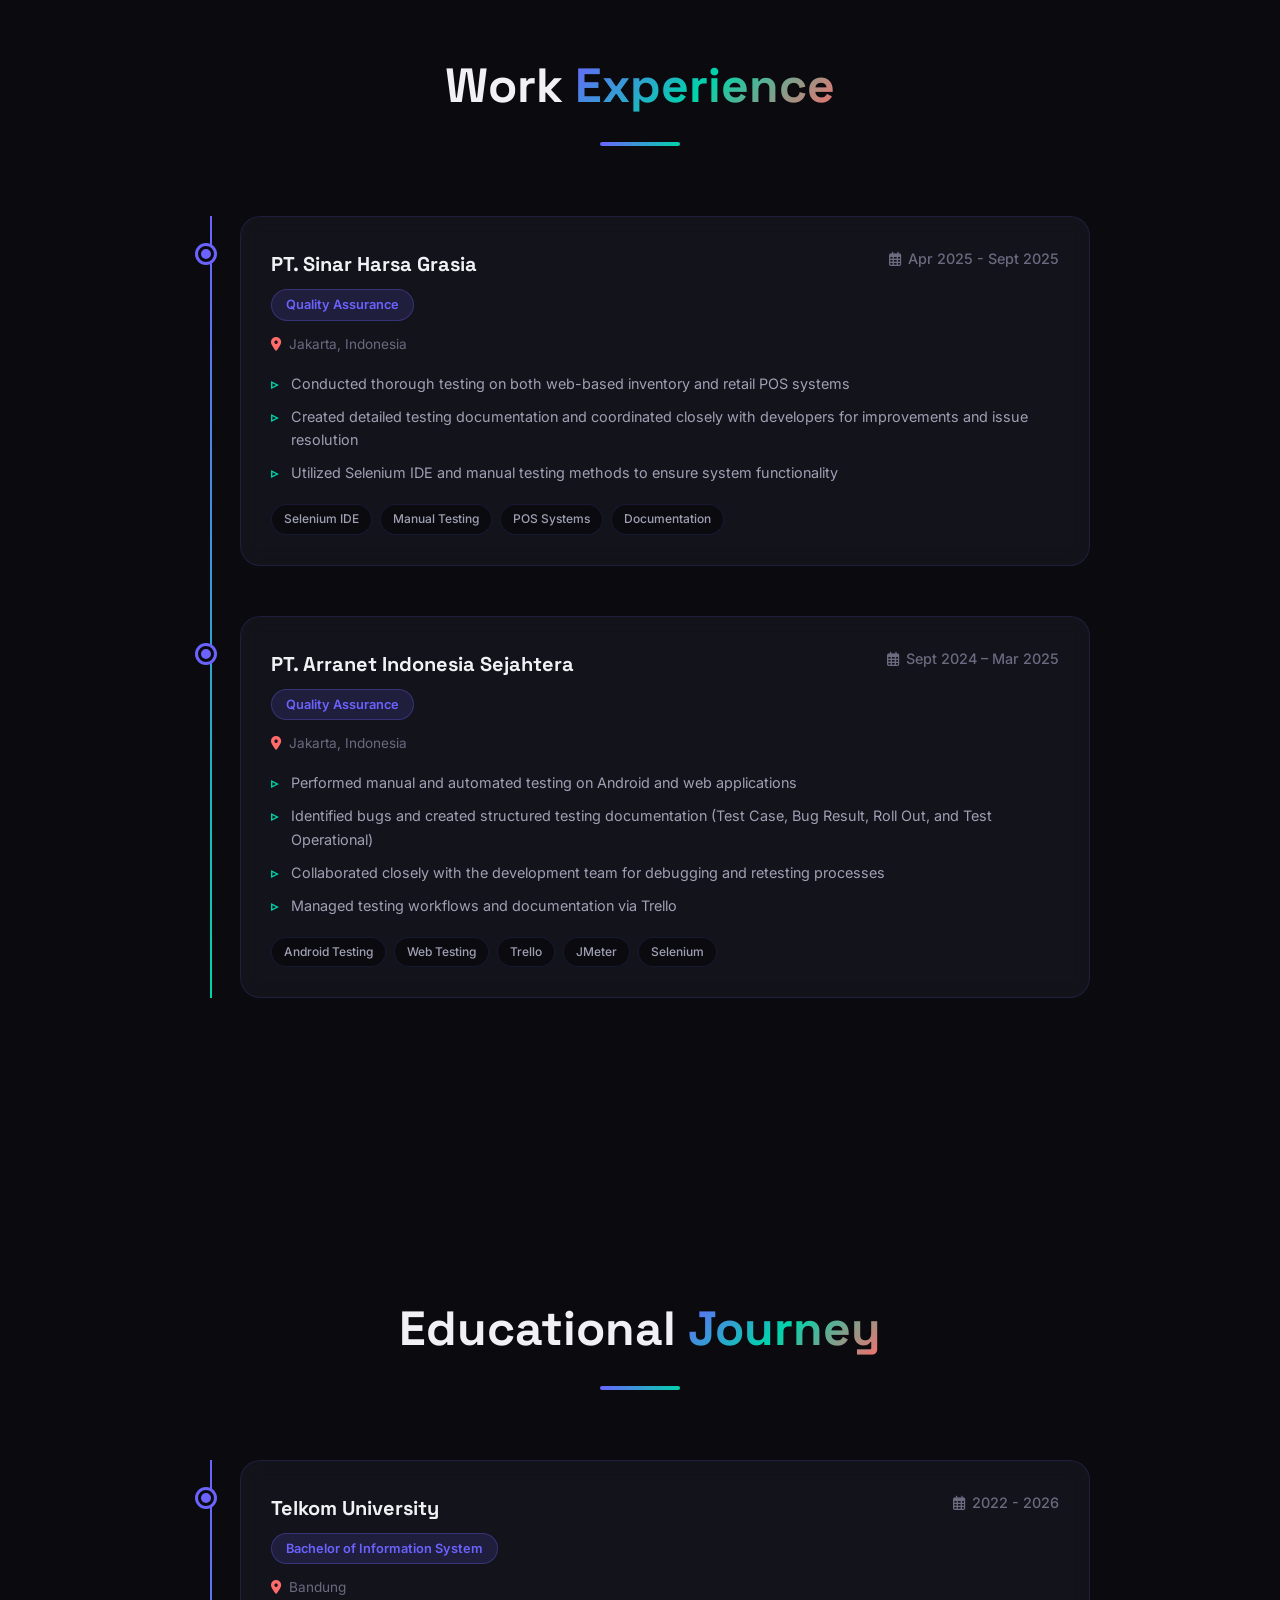
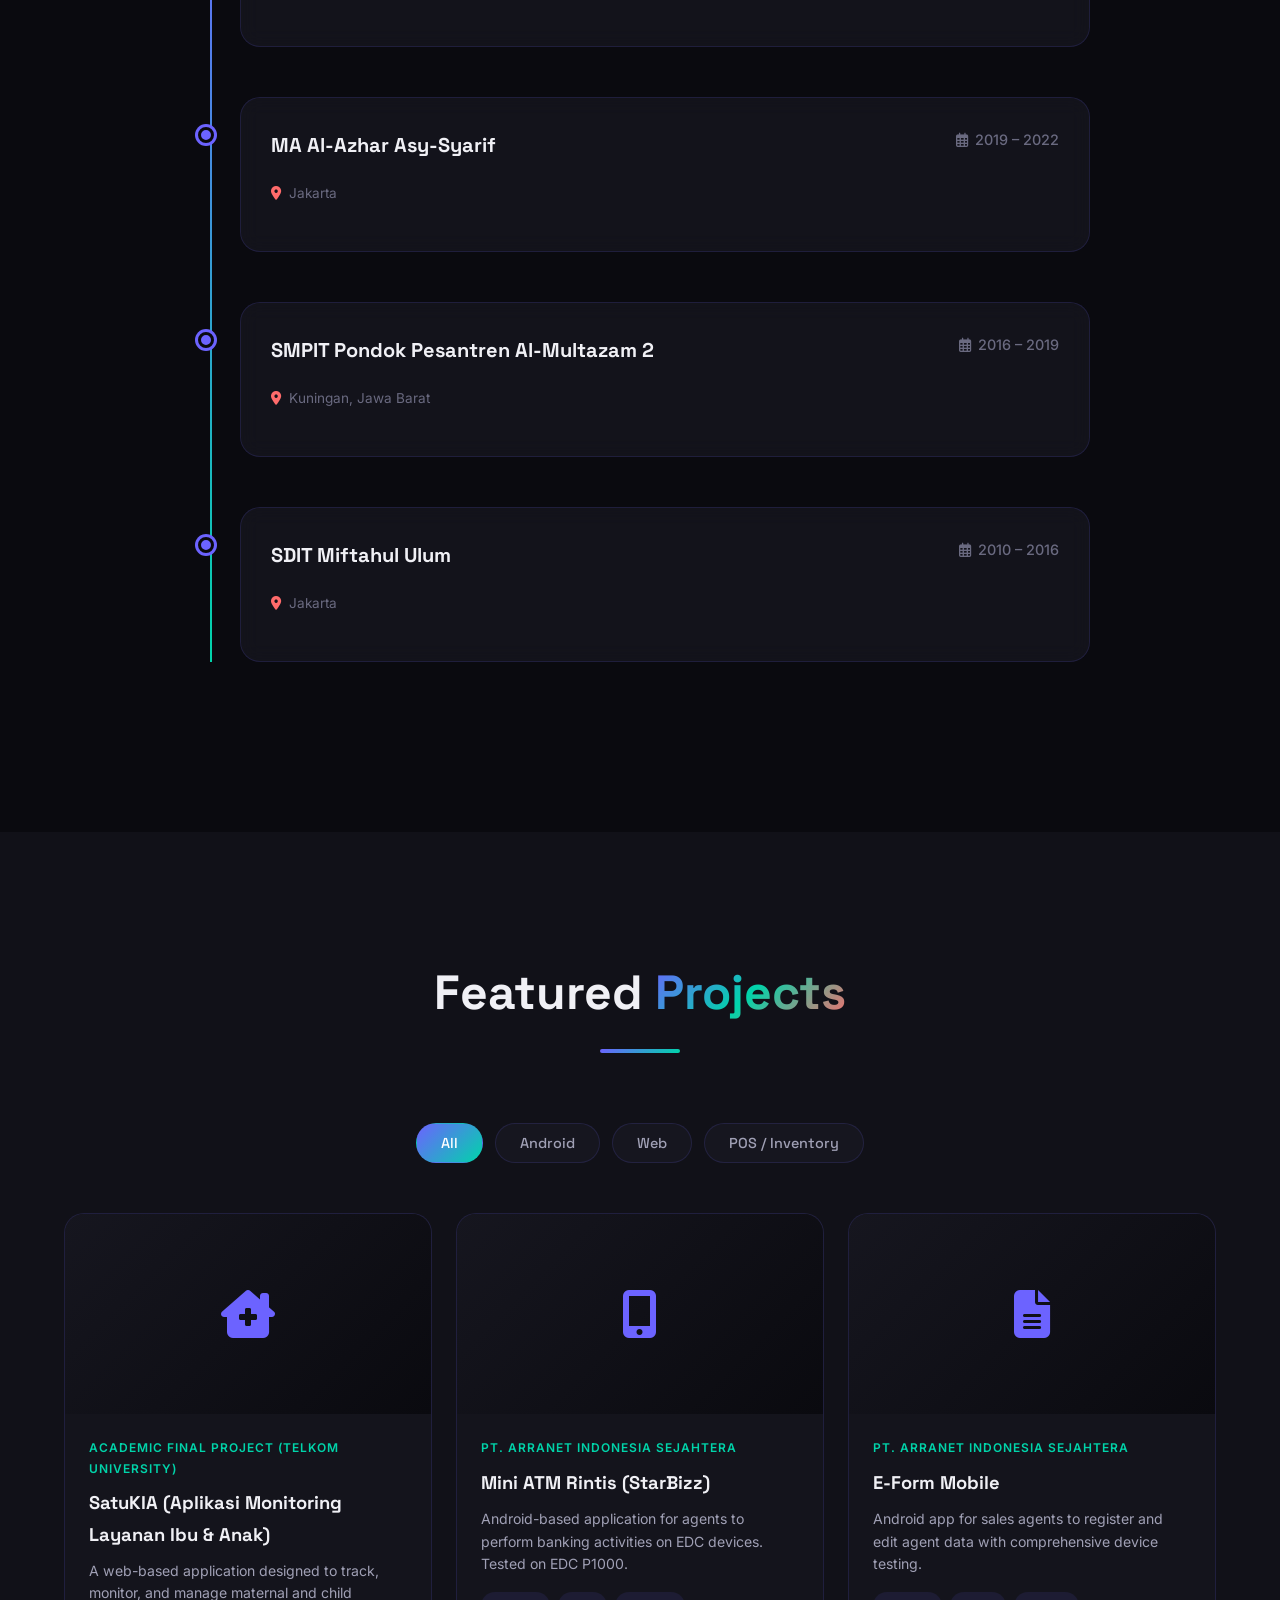
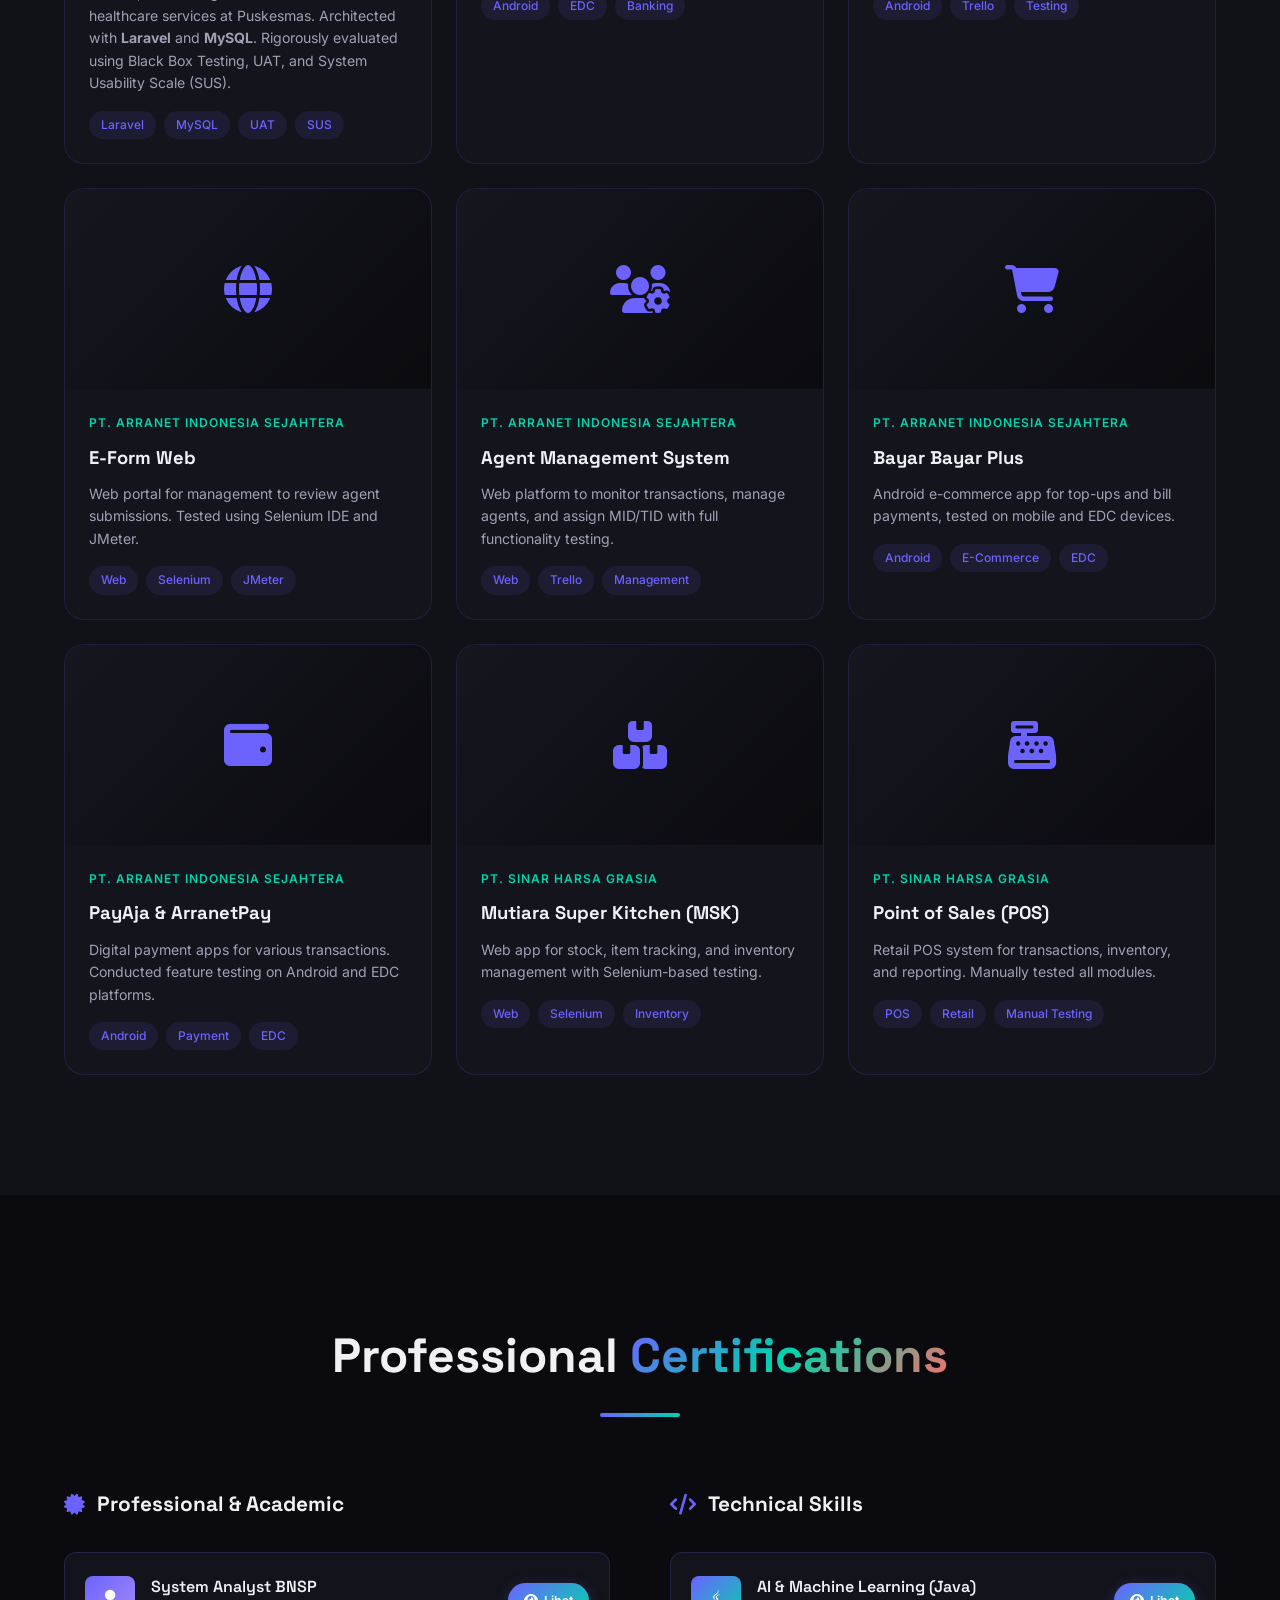
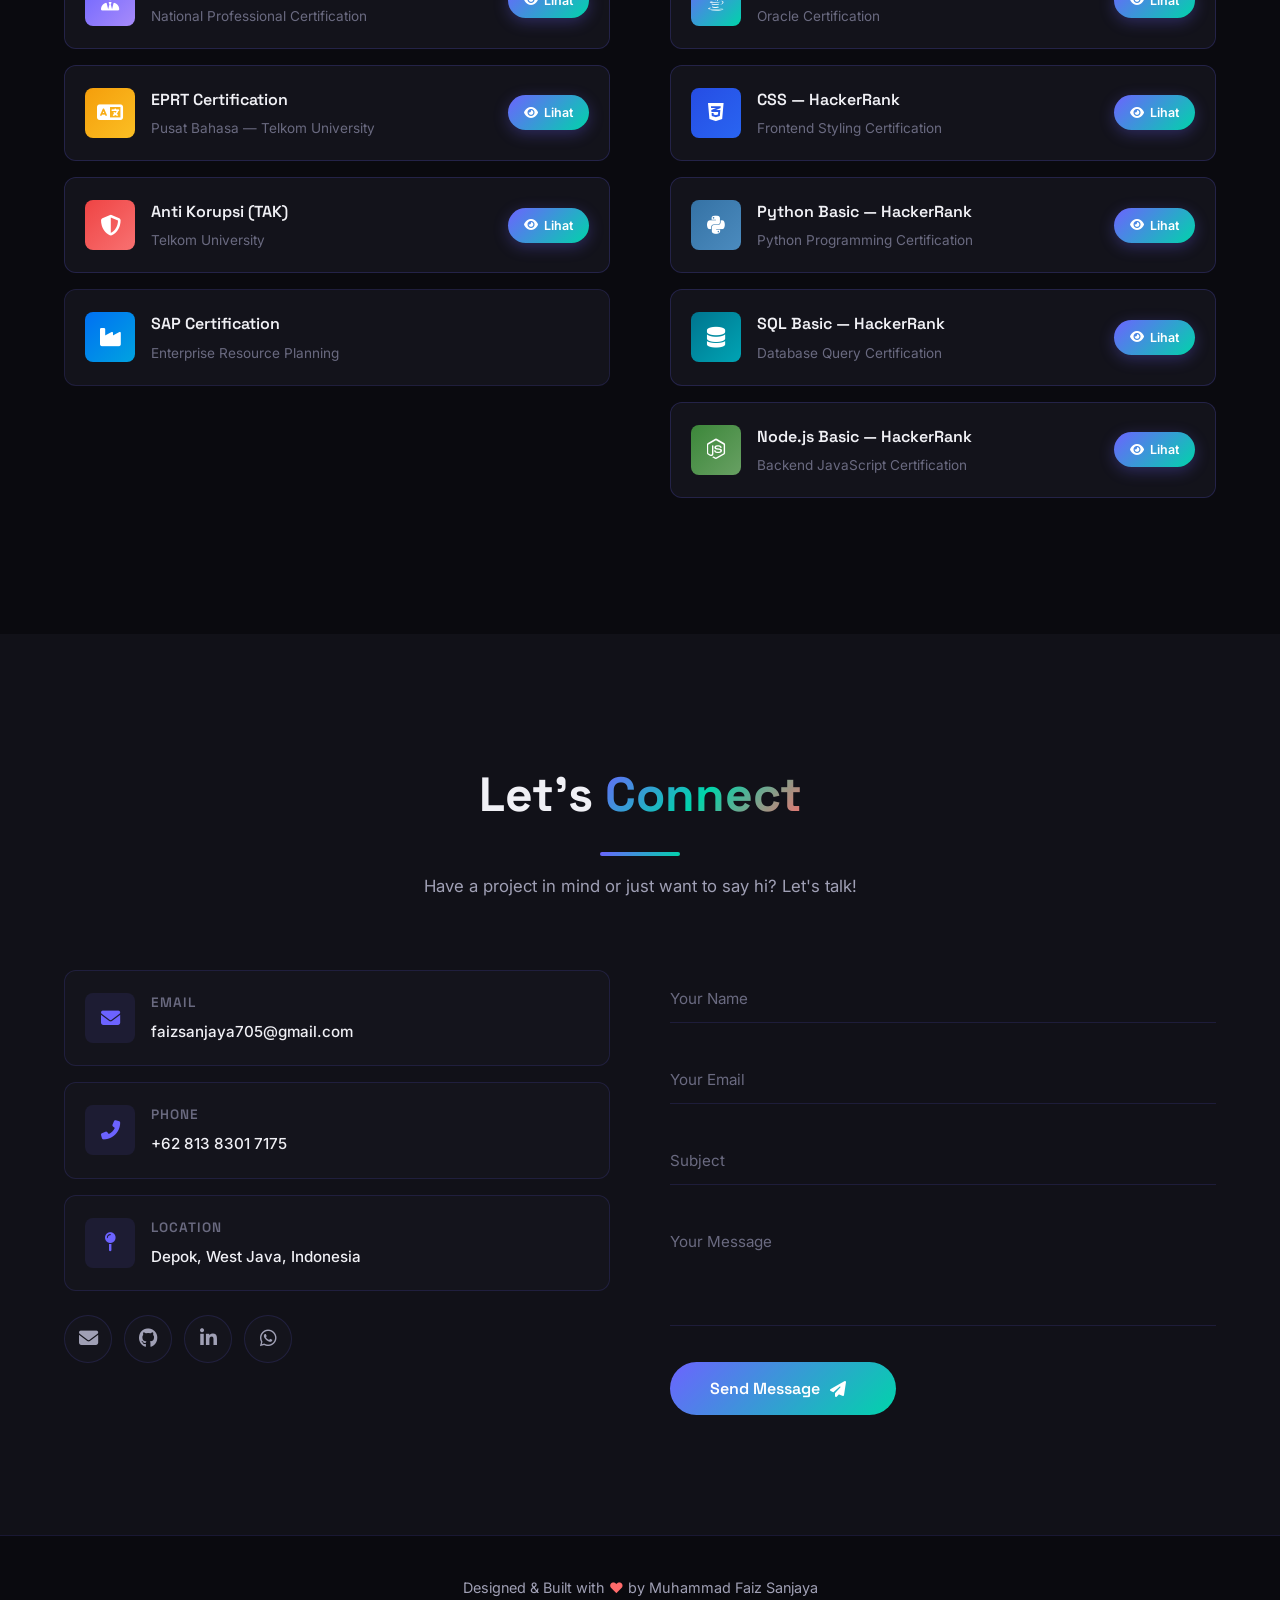
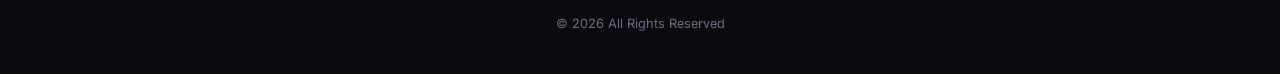
==== commit faf0d26e: "update spasi" ====
--- a/index.html
+++ b/index.html
@@ -54,11 +54,7 @@
             <h1 class="hero-title" data-aos="fade-up">
                 <span class="hero-greeting">Hello, I'm</span>
                 <span class="hero-name">
-                    <span class="name-letter" style="--i:0">M</span><span class="name-letter" style="--i:1">u</span><span class="name-letter" style="--i:2">h</span><span class="name-letter" style="--i:3">a</span><span class="name-letter" style="--i:4">m</span><span class="name-letter" style="--i:5">m</span><span class="name-letter" style="--i:6">a</span><span class="name-letter" style="--i:7">d</span>
-                    <span class="name-space"></span>
-                    <span class="name-letter accent" style="--i:8">F</span><span class="name-letter accent" style="--i:9">a</span><span class="name-letter accent" style="--i:10">i</span><span class="name-letter accent" style="--i:11">z</span>
-                    <span class="name-space"></span>
-                    <span class="name-letter accent" style="--i:12">S</span><span class="name-letter accent" style="--i:13">a</span><span class="name-letter accent" style="--i:14">n</span><span class="name-letter accent" style="--i:15">j</span><span class="name-letter accent" style="--i:16">a</span><span class="name-letter accent" style="--i:17">y</span><span class="name-letter accent" style="--i:18">a</span>
+                    <span class="name-letter" style="--i:0">M</span><span class="name-letter" style="--i:1">u</span><span class="name-letter" style="--i:2">h</span><span class="name-letter" style="--i:3">a</span><span class="name-letter" style="--i:4">m</span><span class="name-letter" style="--i:5">m</span><span class="name-letter" style="--i:6">a</span><span class="name-letter" style="--i:7">d</span><span class="name-space"></span><span class="name-letter accent" style="--i:8">F</span><span class="name-letter accent" style="--i:9">a</span><span class="name-letter accent" style="--i:10">i</span><span class="name-letter accent" style="--i:11">z</span><span class="name-space"></span><span class="name-letter accent" style="--i:12">S</span><span class="name-letter accent" style="--i:13">a</span><span class="name-letter accent" style="--i:14">n</span><span class="name-letter accent" style="--i:15">j</span><span class="name-letter accent" style="--i:16">a</span><span class="name-letter accent" style="--i:17">y</span><span class="name-letter accent" style="--i:18">a</span>
                 </span>
             </h1>
             <div class="hero-role" data-aos="fade-up" data-aos-delay="200">
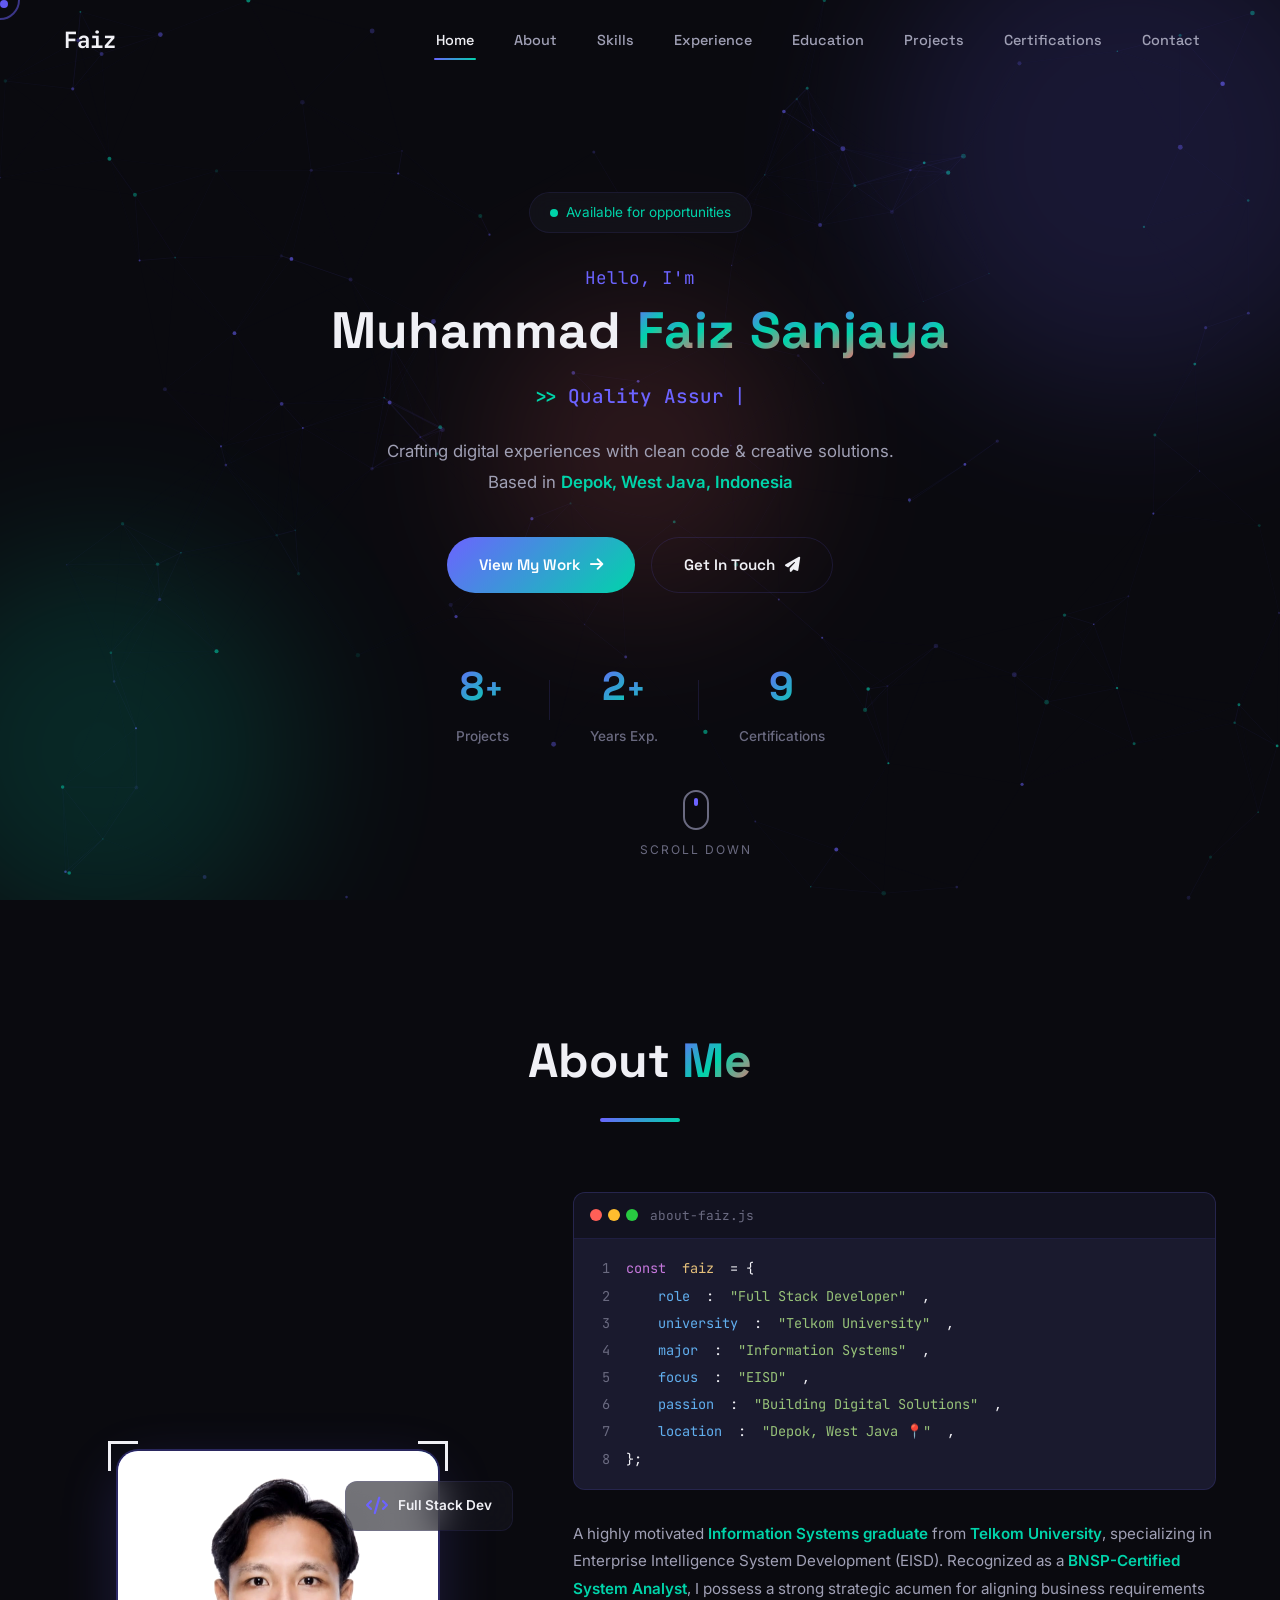
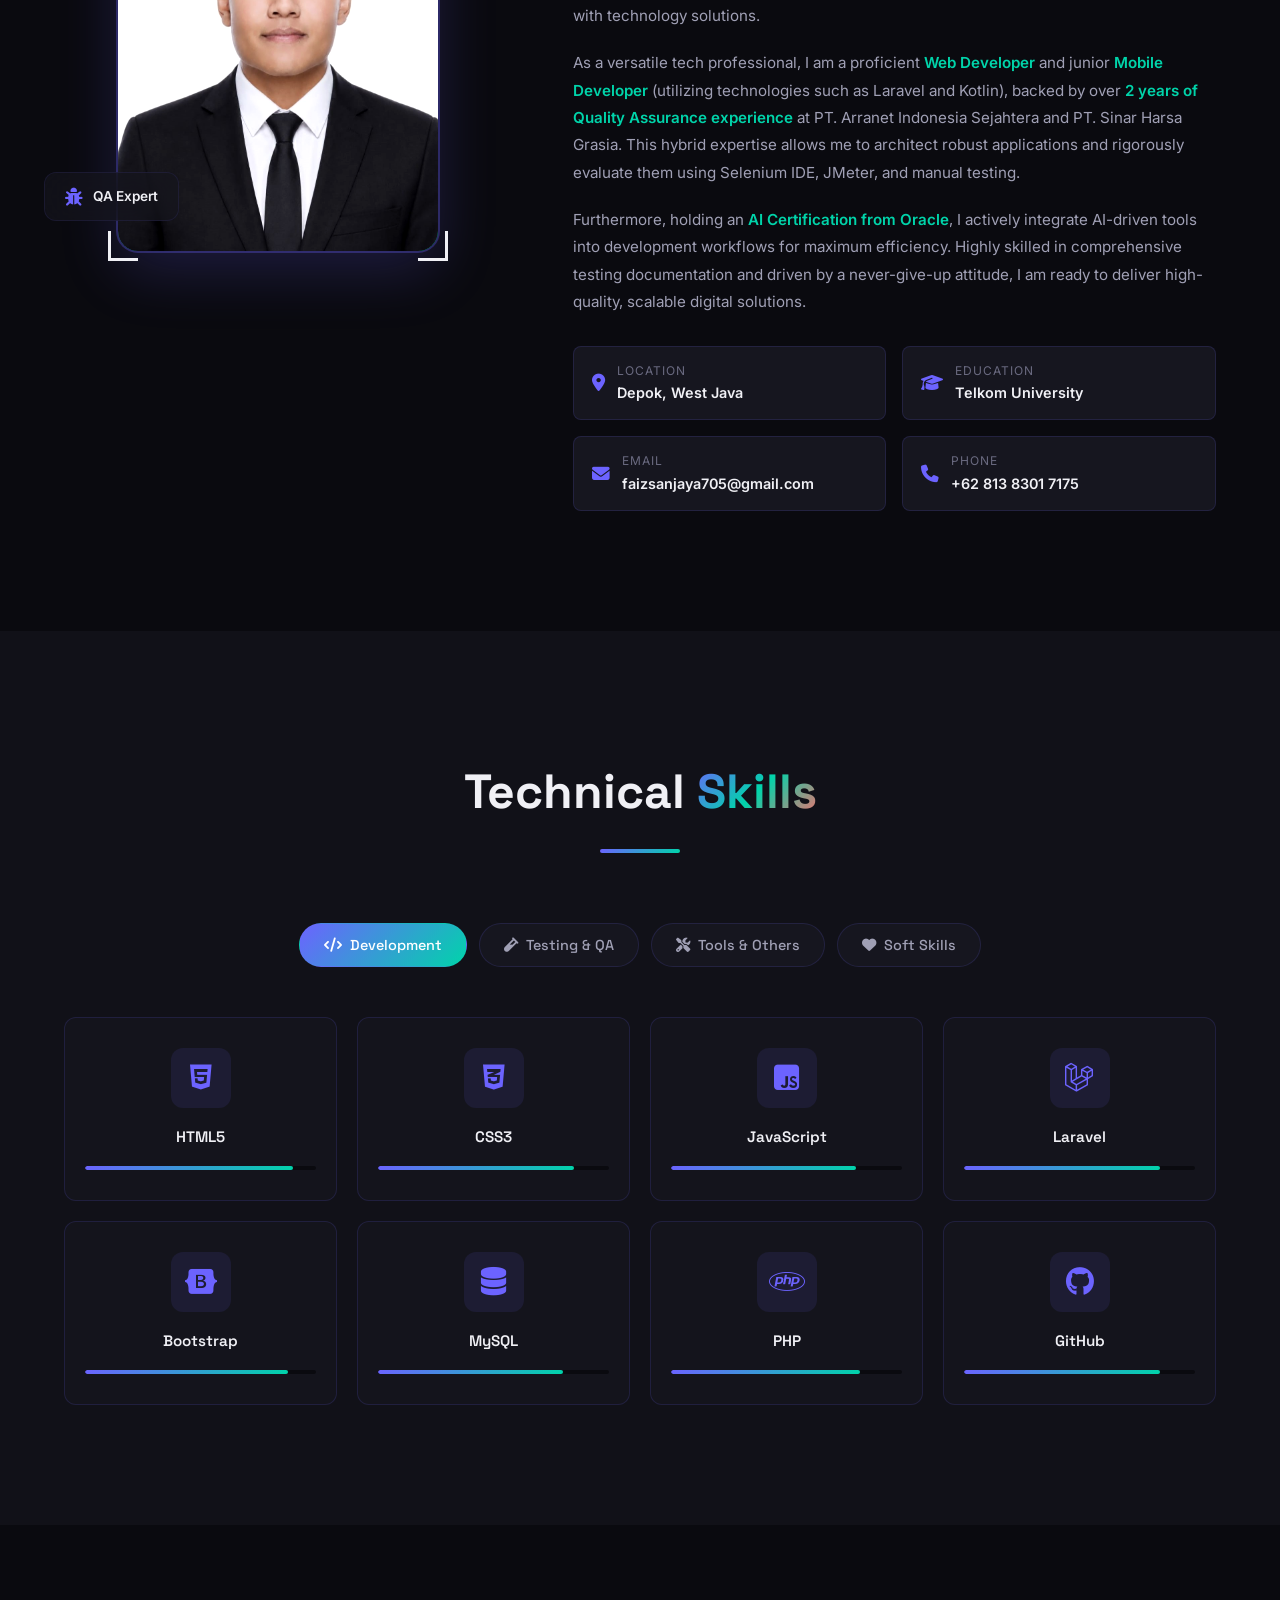
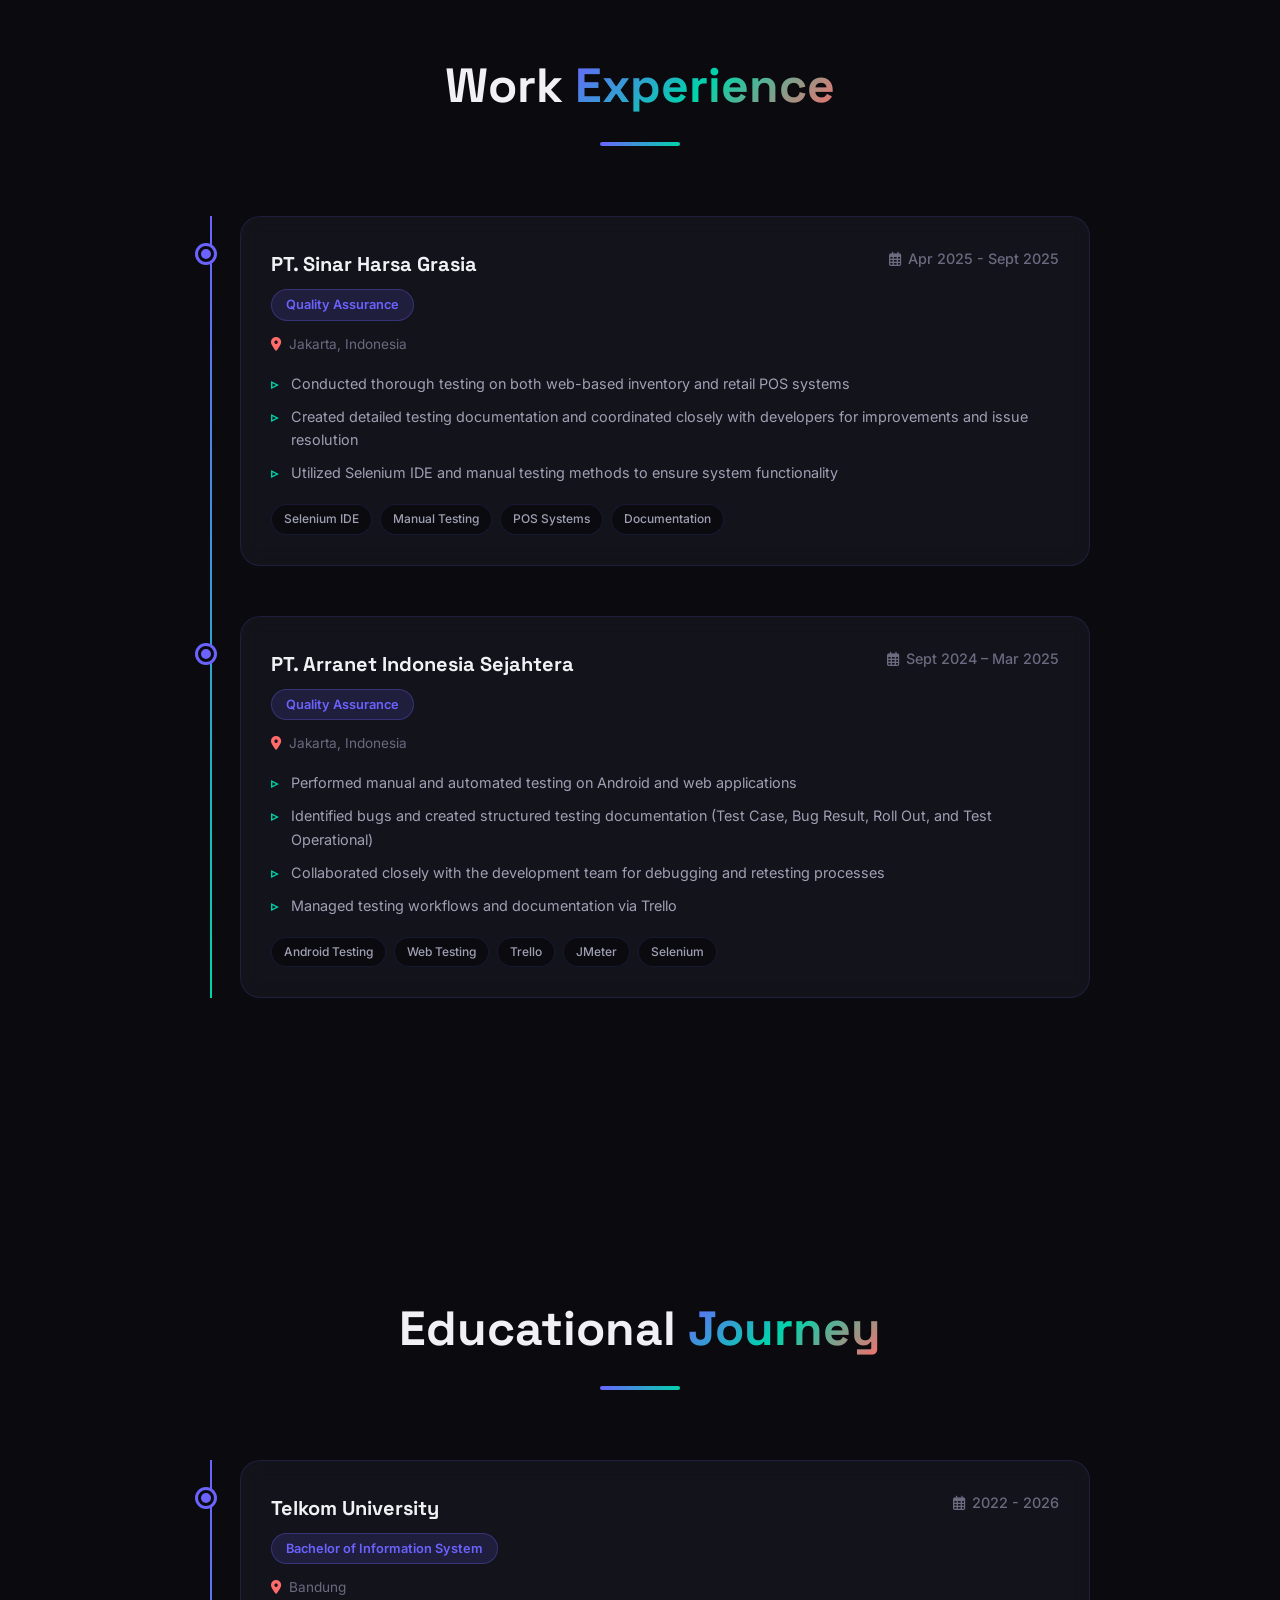
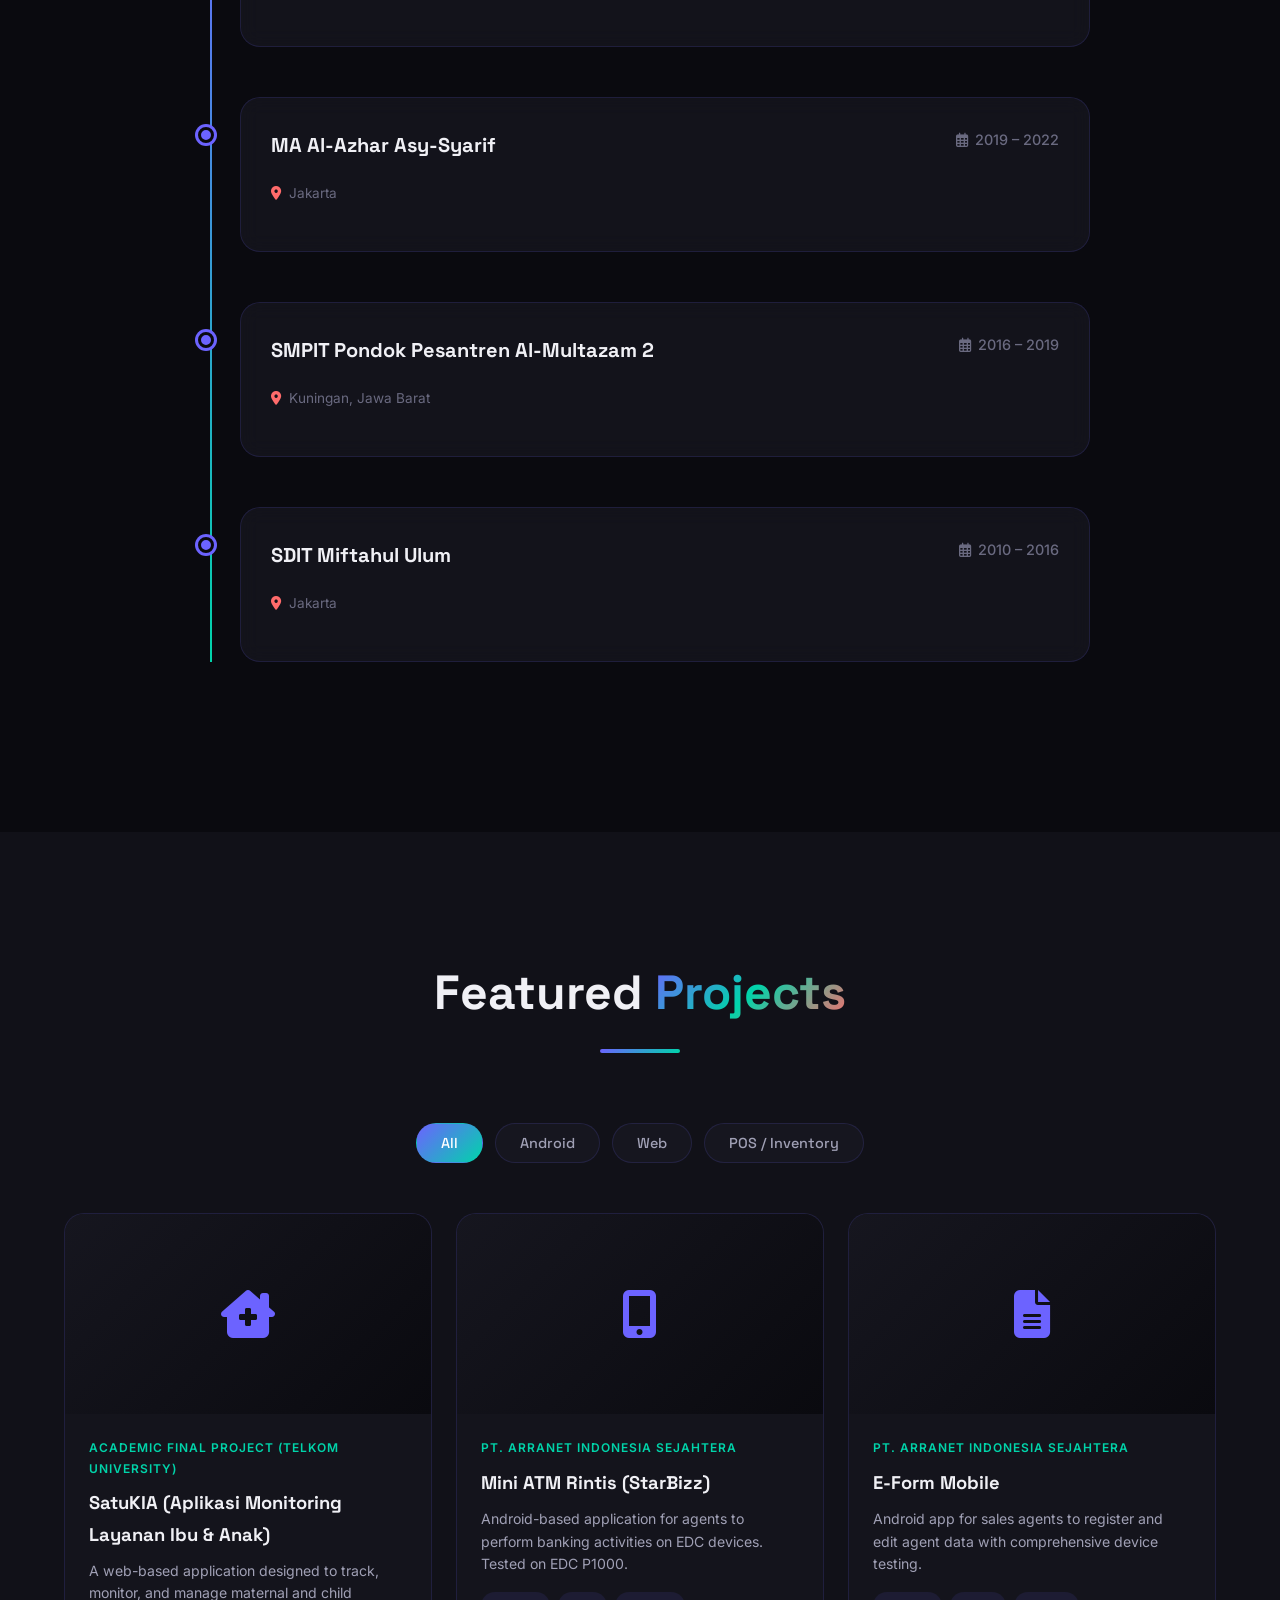
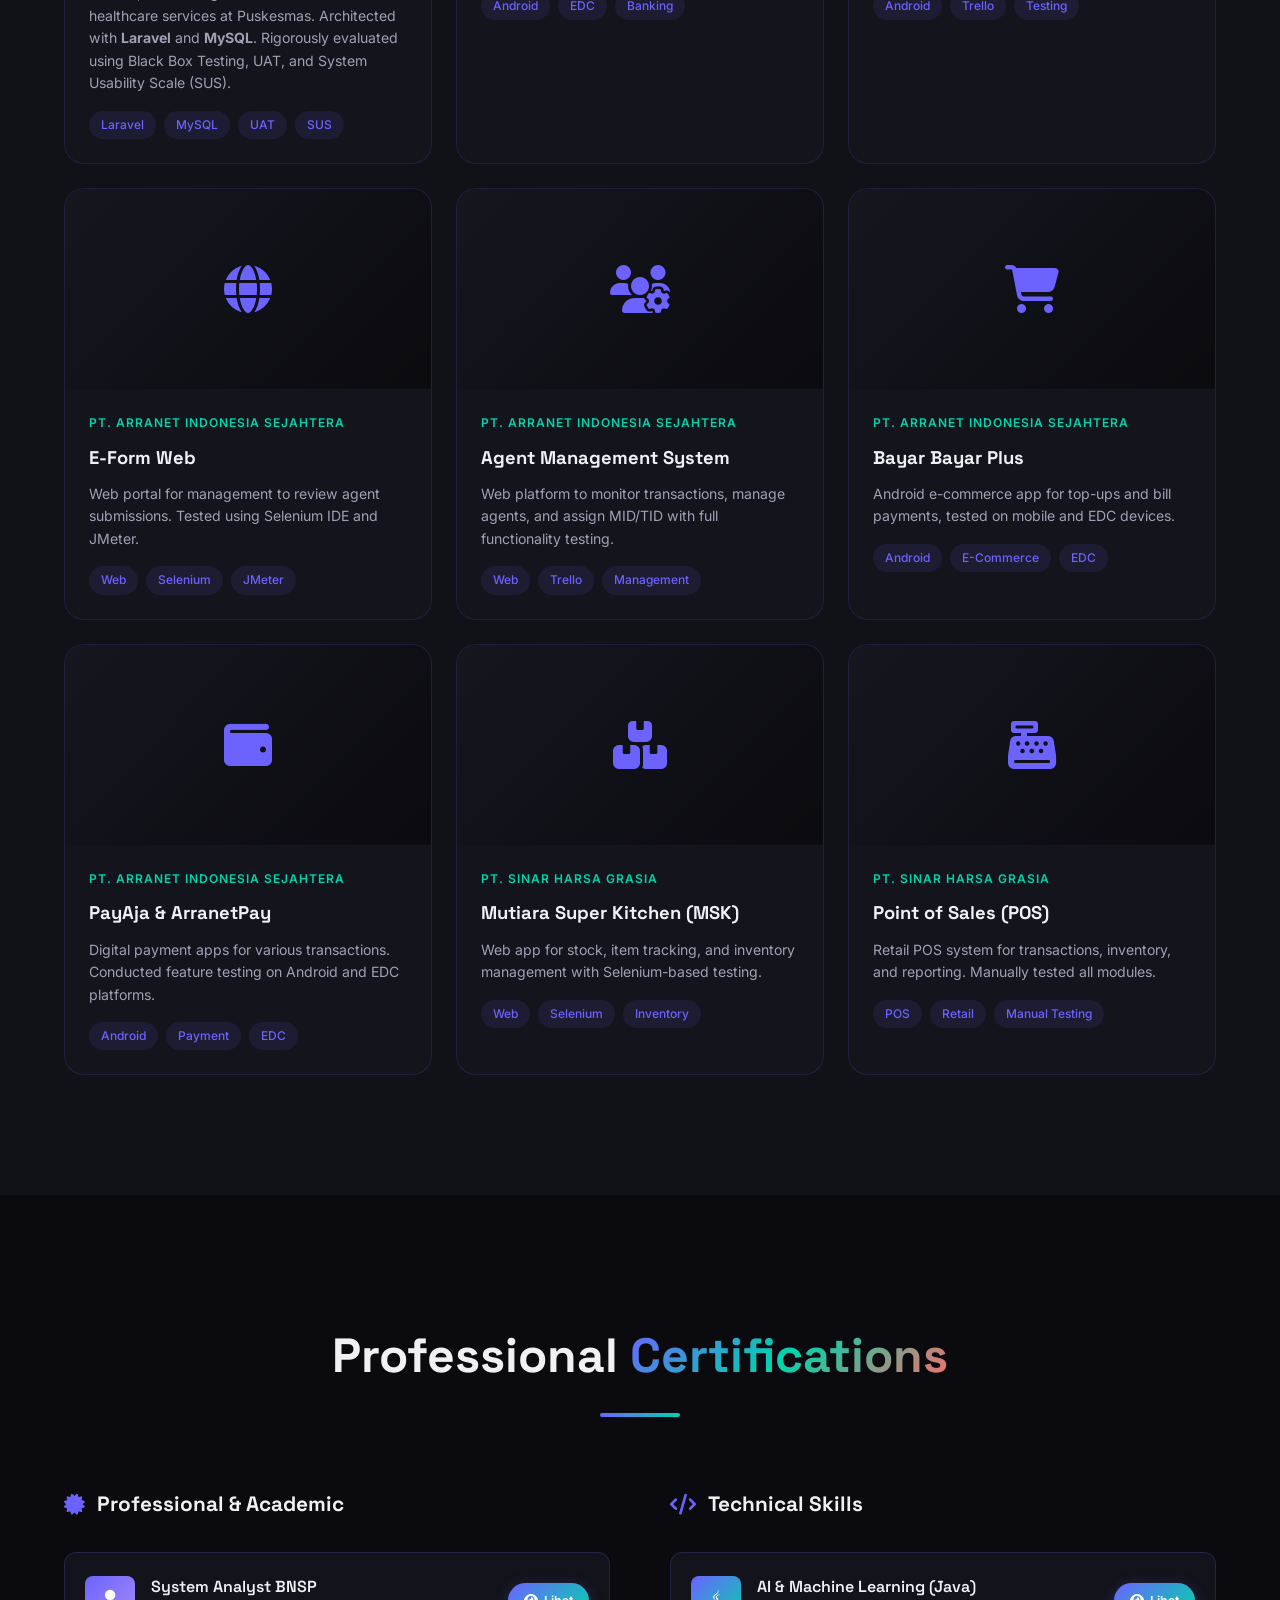
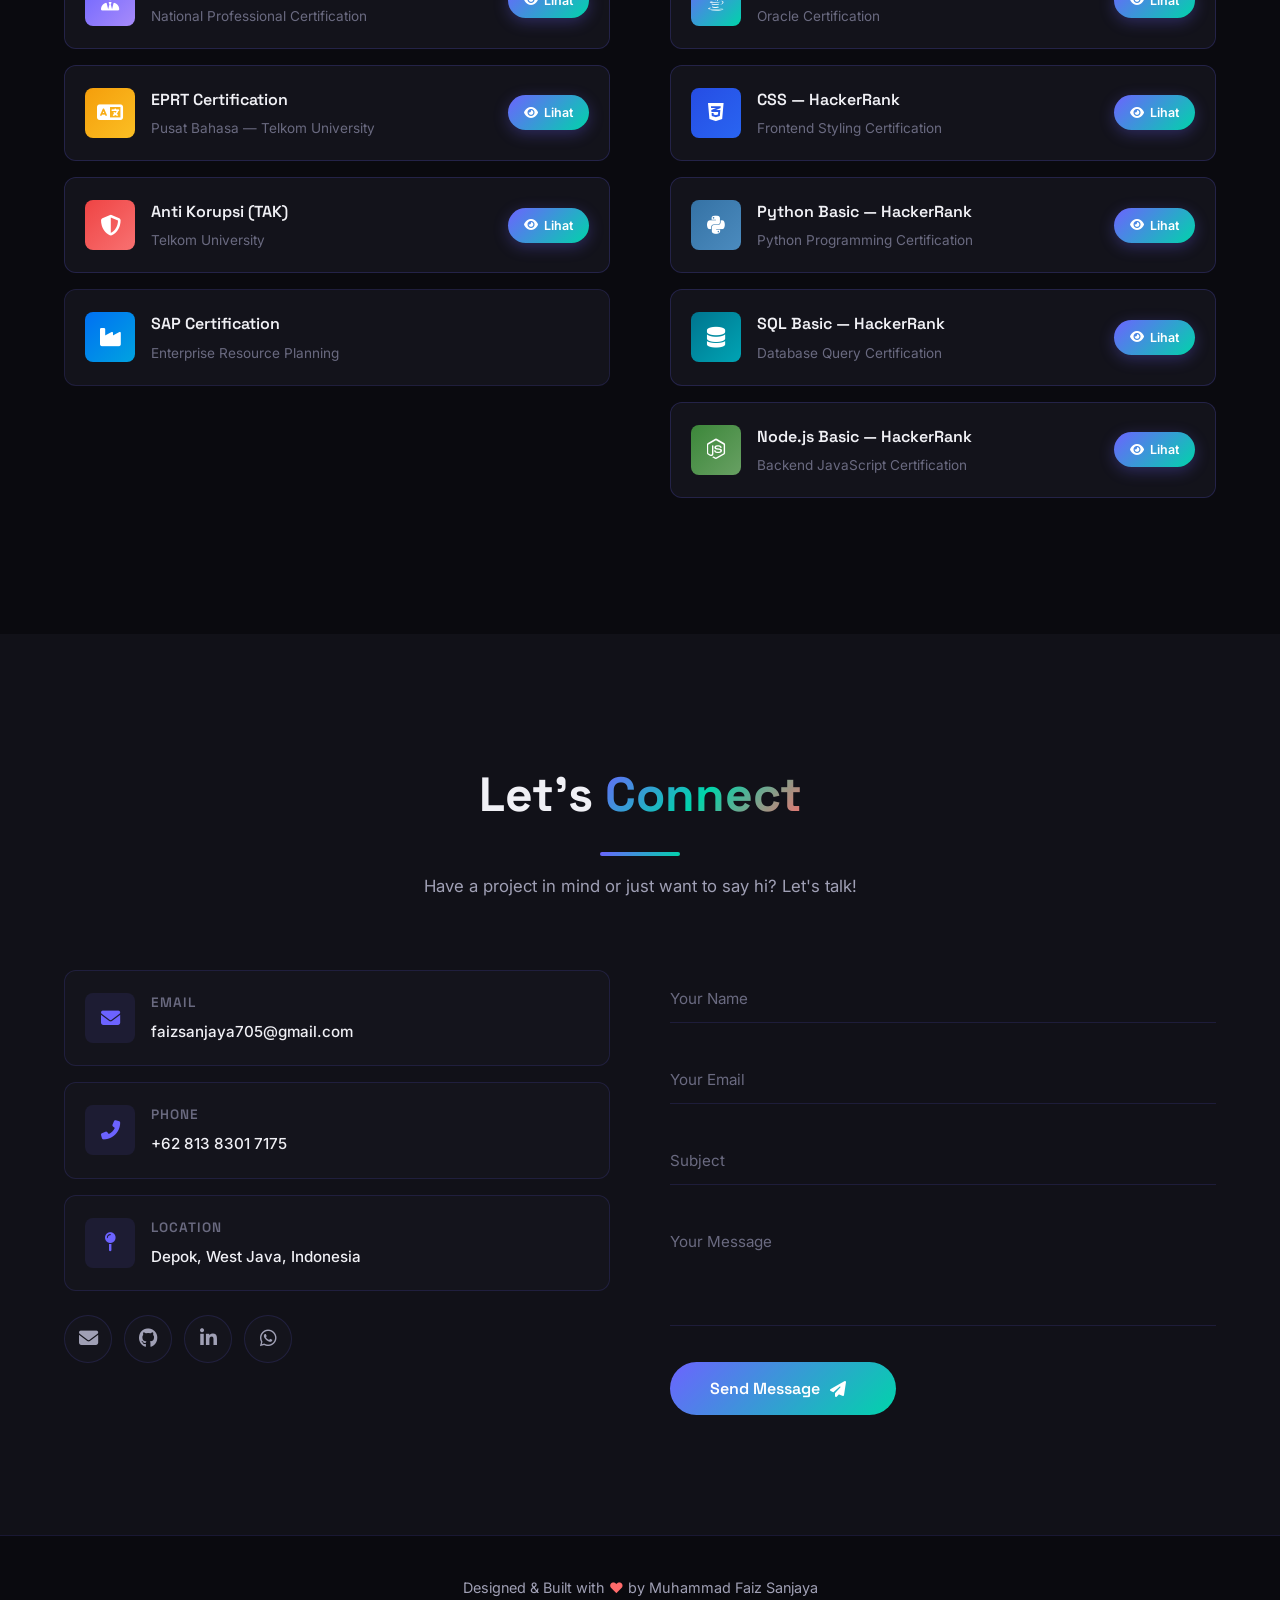
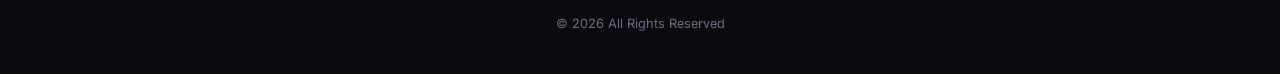
==== commit d8d776a7: "update tech arsenal" ====
--- a/index.html
+++ b/index.html
@@ -235,7 +235,7 @@
     <section class="section skills" id="skills">
         <div class="container">
             <div class="section-header" data-aos="fade-up">
-                <h2 class="section-title">Tech <span class="gradient-text">Arsenal</span></h2>
+                <h2 class="section-title">Technical <span class="gradient-text">Skills</span></h2>
                 <div class="section-line"></div>
             </div>
 
